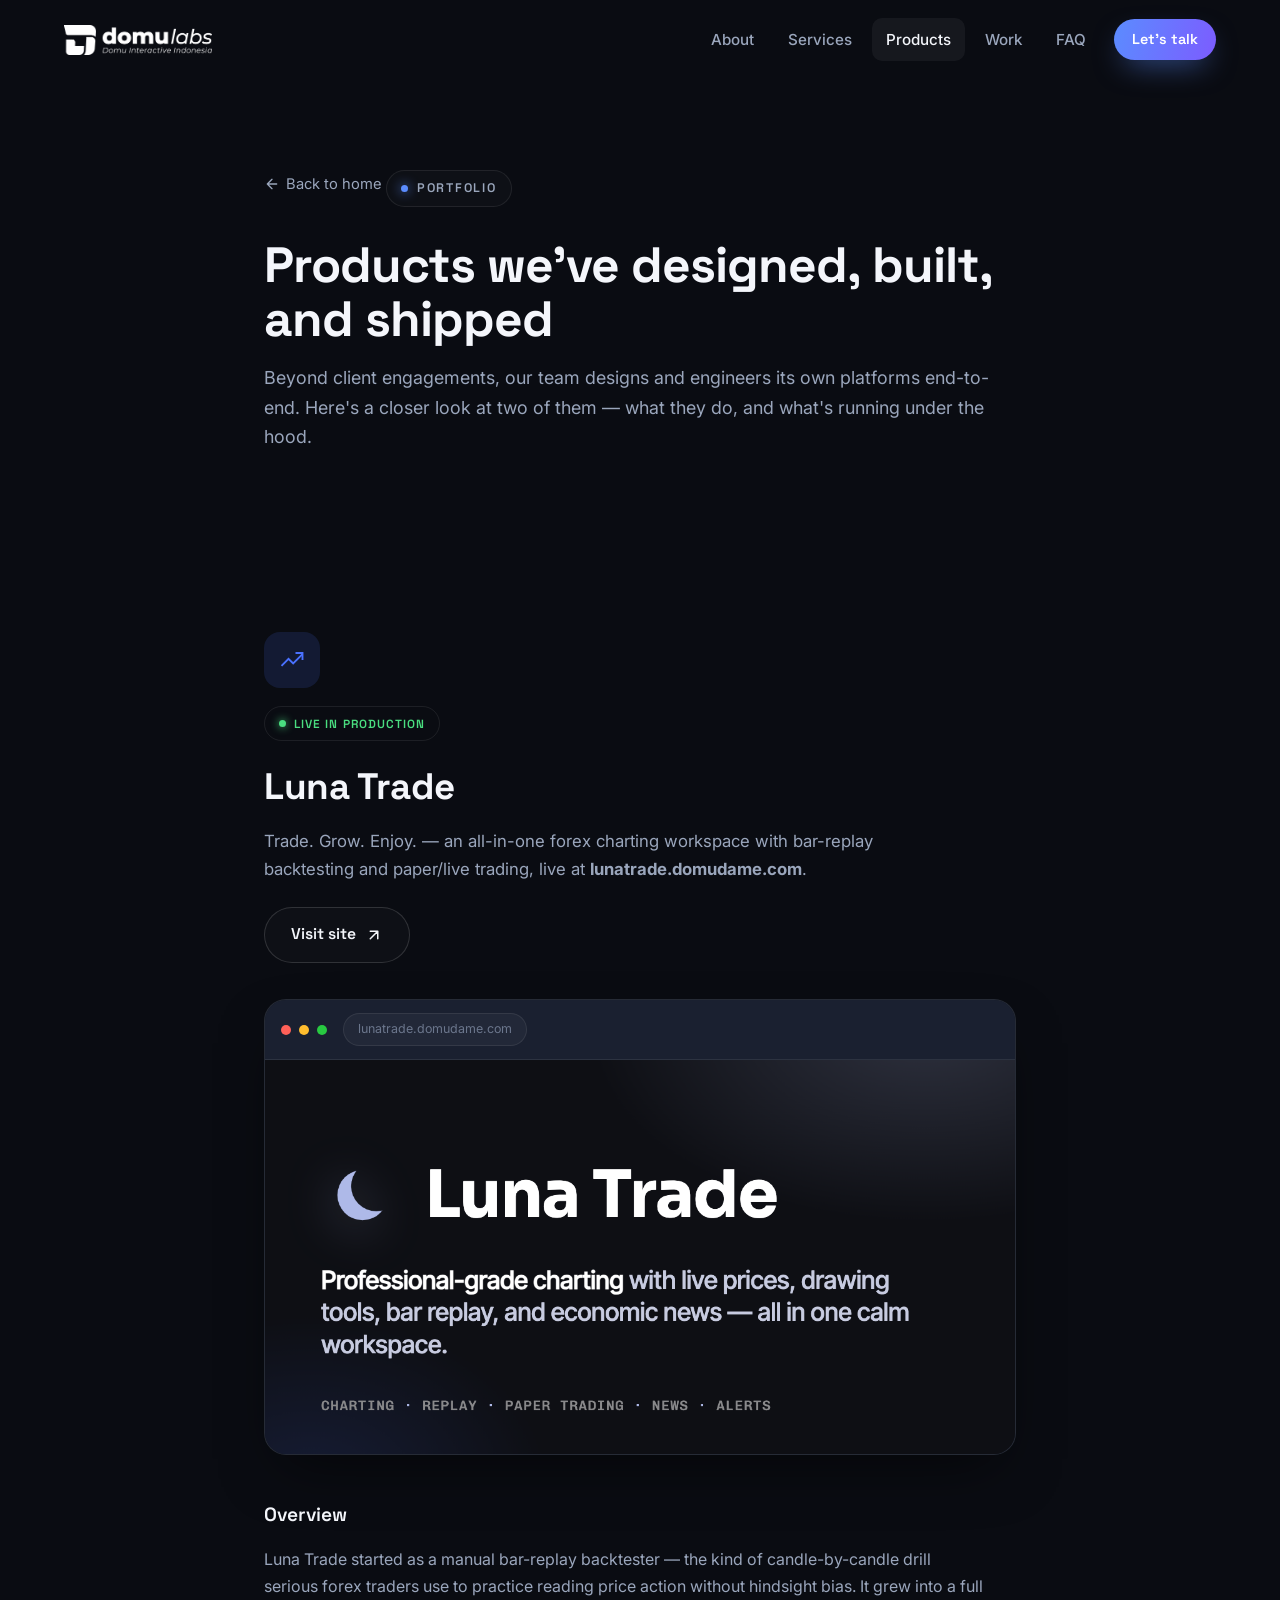
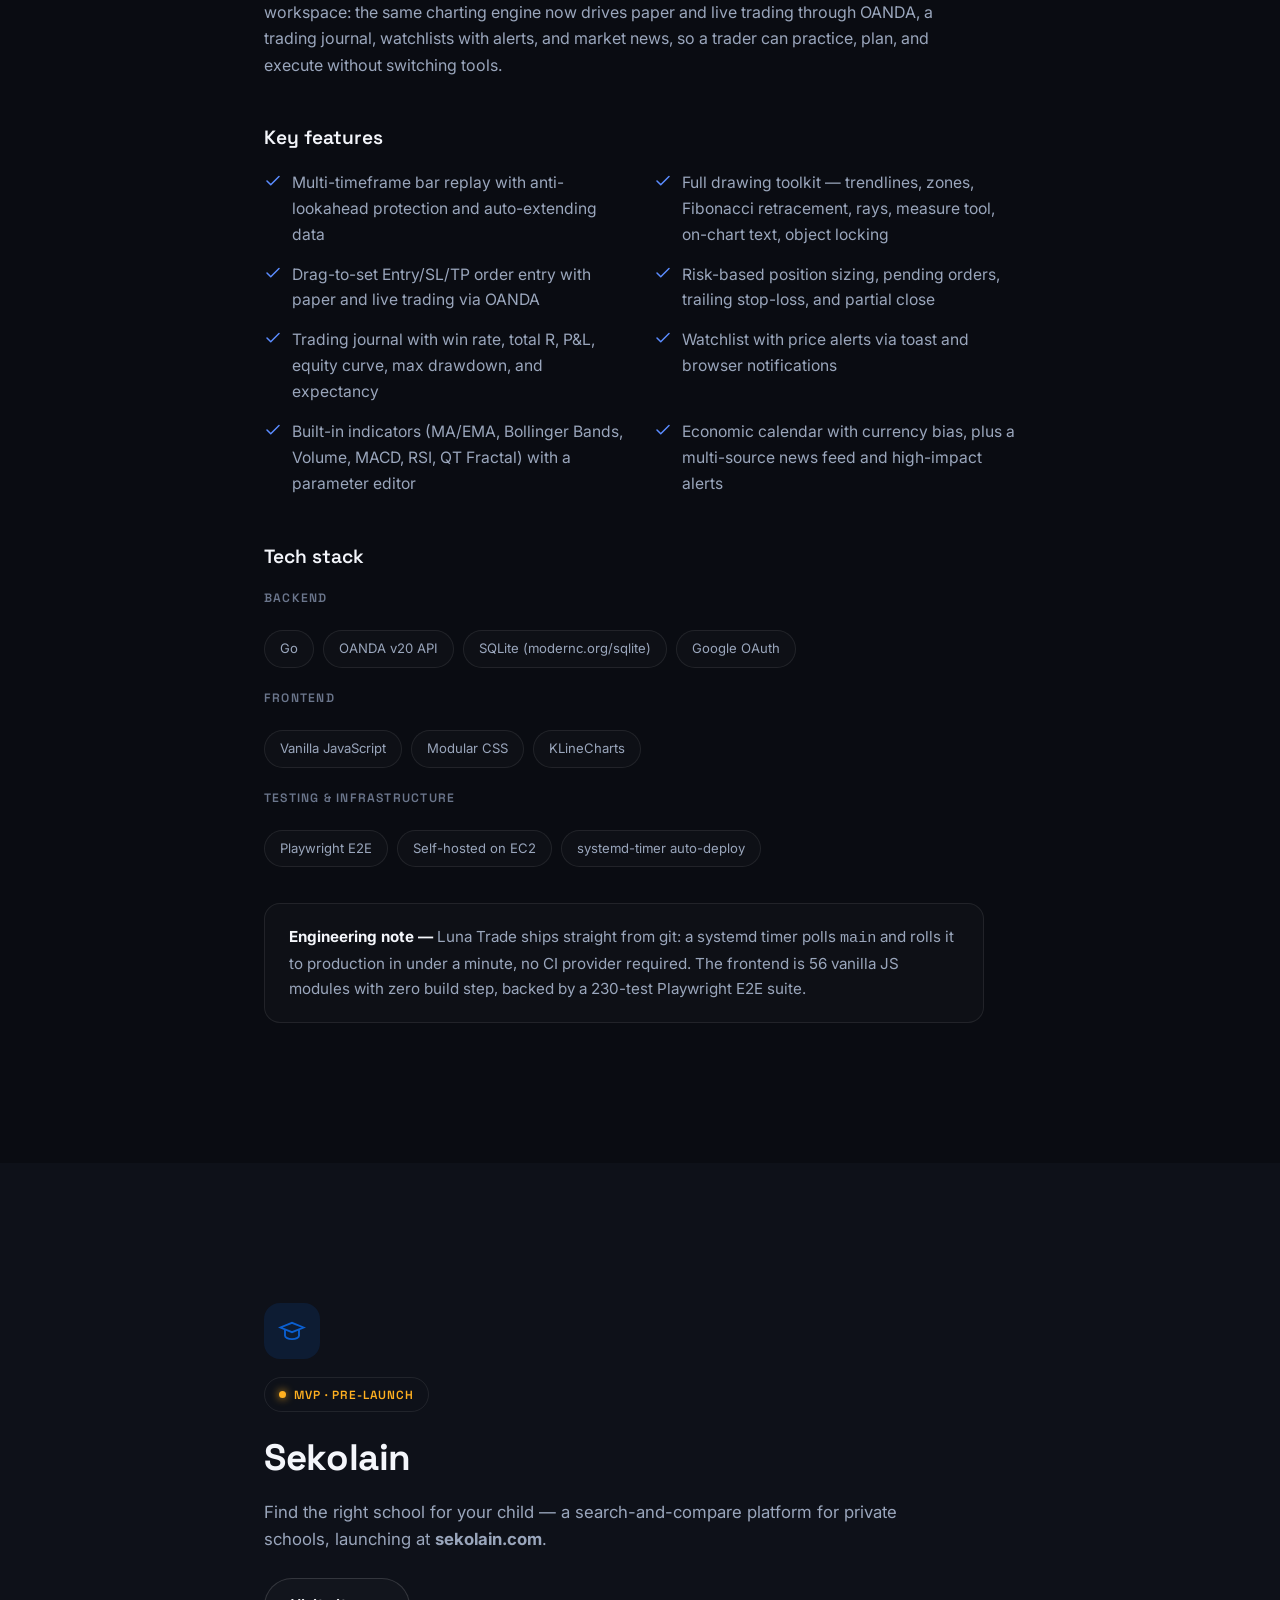
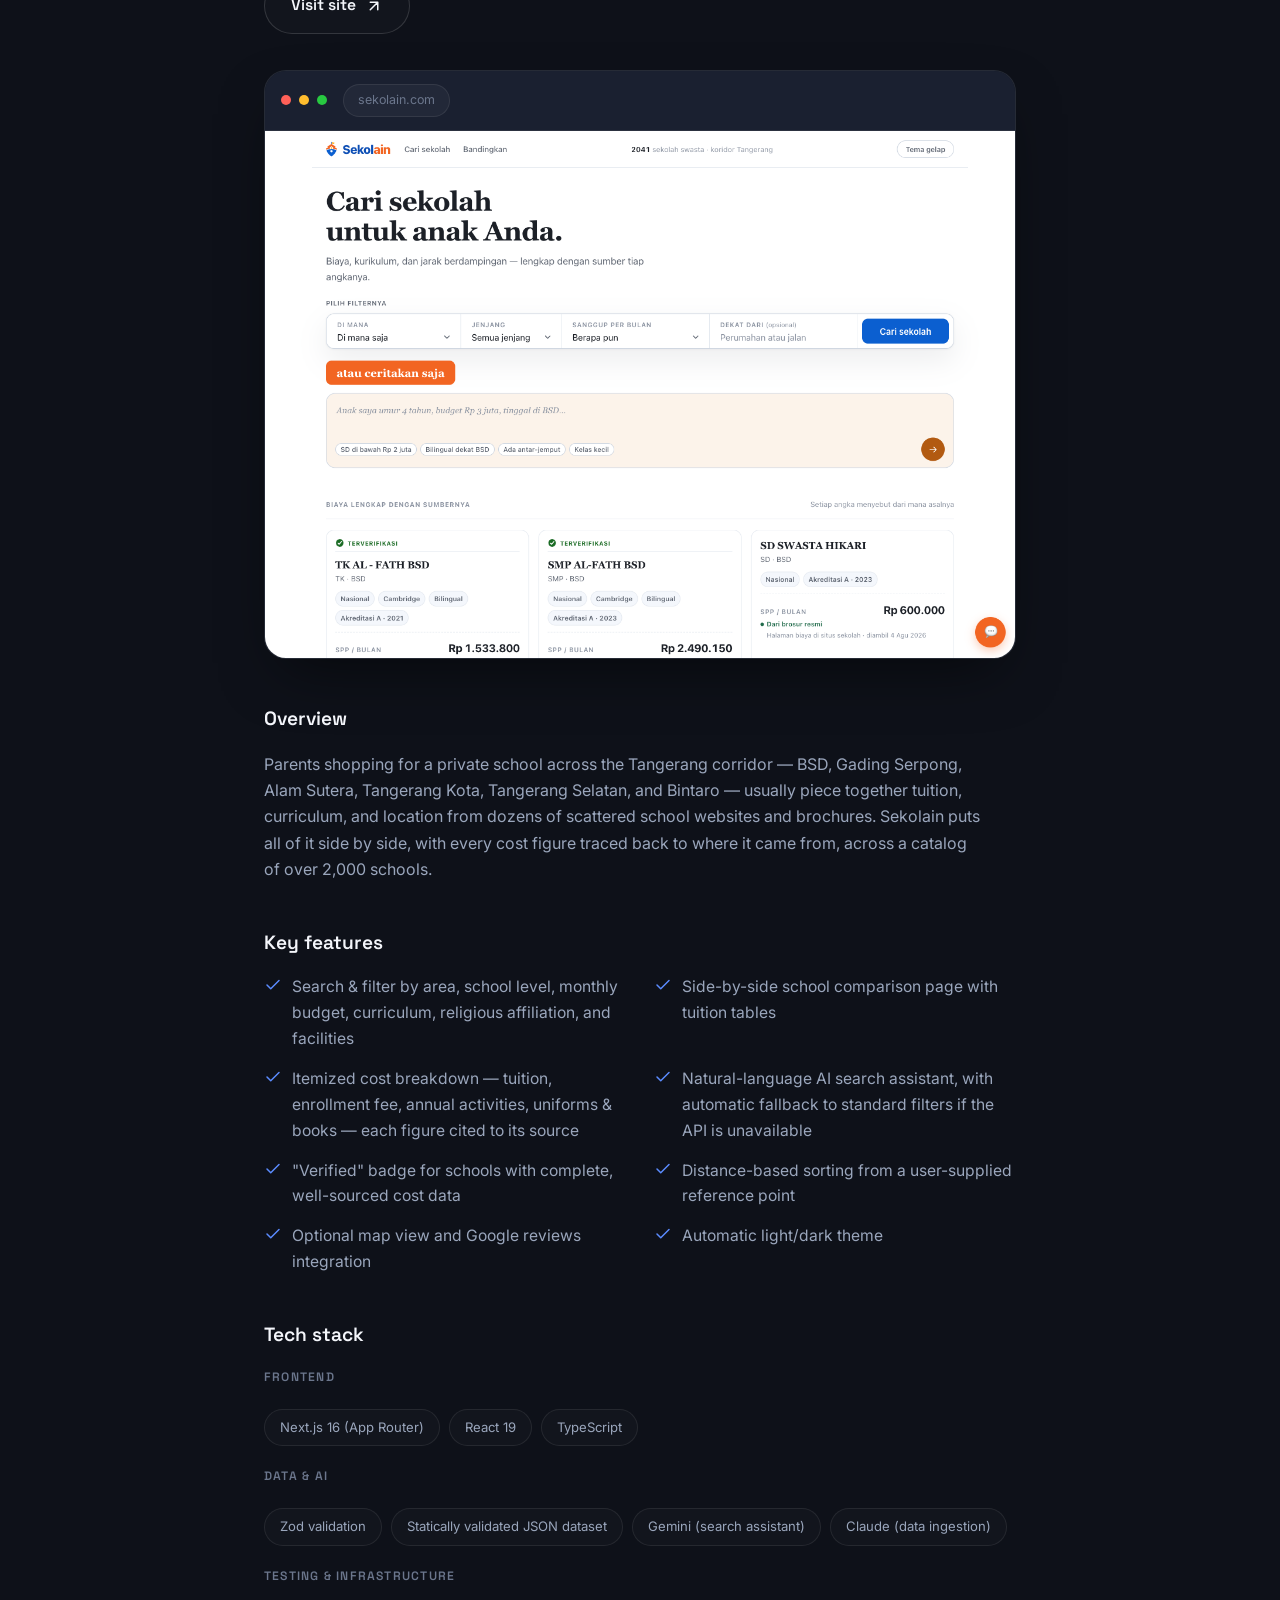
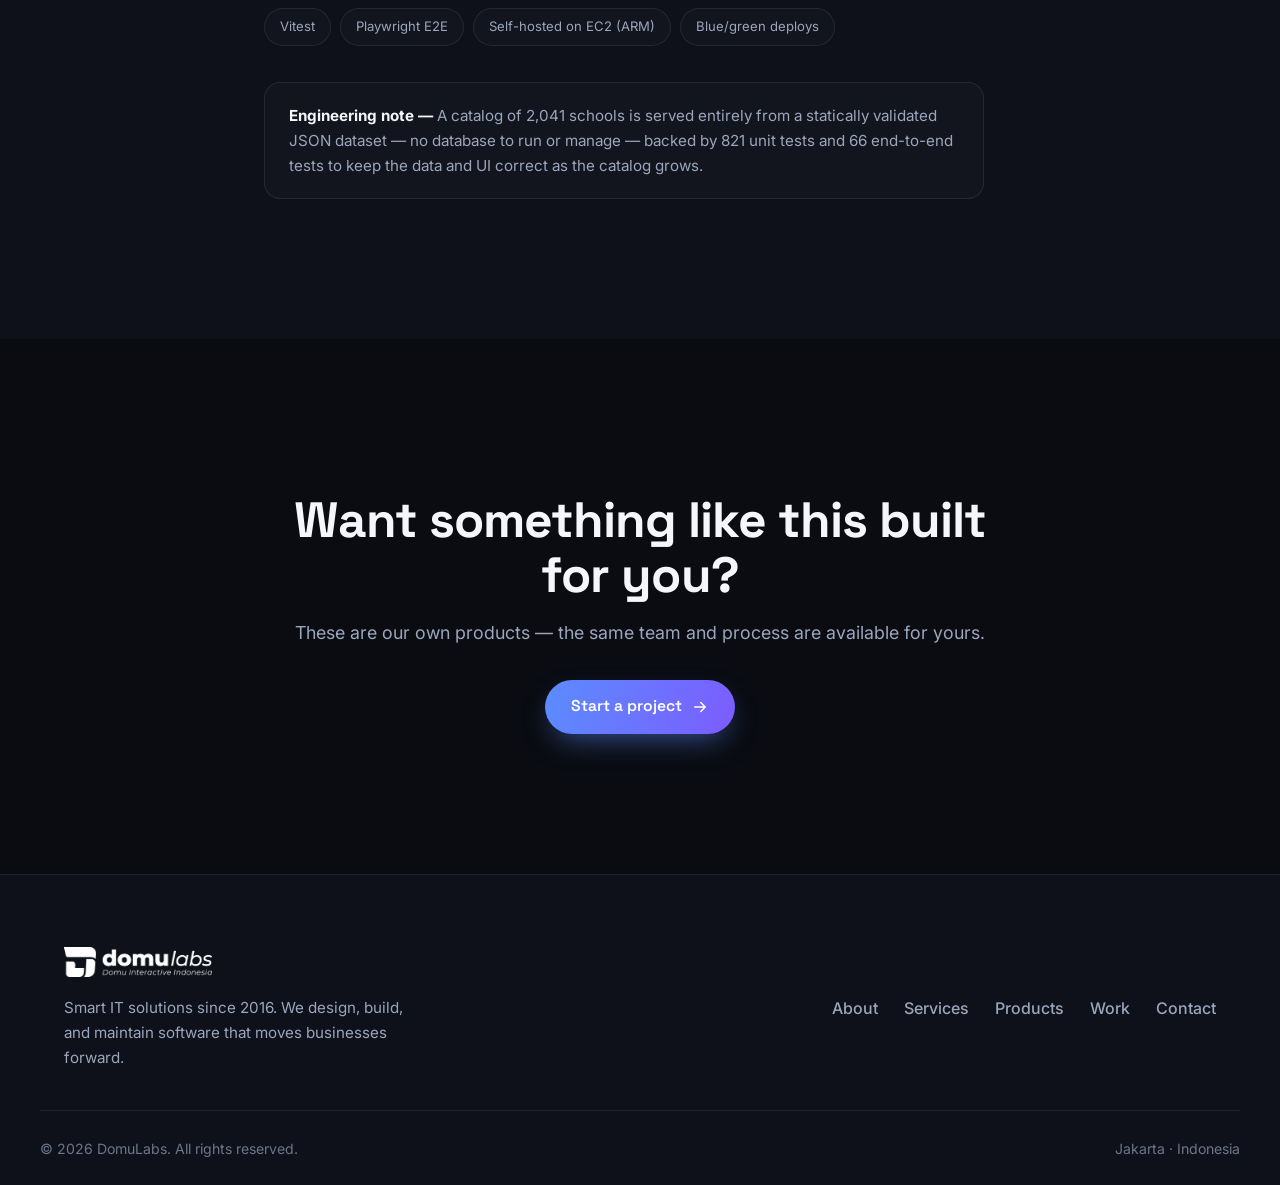
==== products.html @ 1de6257b "Add Products section and case-study page, alternate work grid Introduce a "Products & Platforms" sec" ====
<!DOCTYPE html>
<html lang="en">

<head>
	<meta charset="utf-8">
	<meta name="viewport" content="width=device-width, initial-scale=1">
	<meta name="description"
		content="A closer look at Luna Trade and Sekolain — two in-house products designed and built by DomuLabs, with the features and tech stack behind each.">
	<meta name="theme-color" content="#0A0C12">
	<meta name="author" content="DomuLabs">
	<meta name="robots" content="index, follow">
	<link rel="canonical" href="https://domudame.com/products.html">

	<title>Our Products — DomuLabs</title>

	<!-- Open Graph -->
	<meta property="og:type" content="website">
	<meta property="og:site_name" content="DomuLabs">
	<meta property="og:url" content="https://domudame.com/products.html">
	<meta property="og:title" content="Our Products — DomuLabs">
	<meta property="og:description"
		content="A closer look at Luna Trade and Sekolain — two in-house products designed and built by DomuLabs, with the features and tech stack behind each.">
	<meta property="og:image" content="https://domudame.com/img/og-image.png">
	<meta property="og:image:width" content="1200">
	<meta property="og:image:height" content="630">
	<meta property="og:locale" content="en_US">

	<!-- Twitter Card -->
	<meta name="twitter:card" content="summary_large_image">
	<meta name="twitter:title" content="Our Products — DomuLabs">
	<meta name="twitter:description"
		content="A closer look at Luna Trade and Sekolain — two in-house products designed and built by DomuLabs.">
	<meta name="twitter:image" content="https://domudame.com/img/og-image.png">

	<!-- Favicon -->
	<link rel="icon" href="favicon.ico" sizes="any">
	<link rel="icon" type="image/png" sizes="32x32" href="img/favicon/favicon-32x32.png">
	<link rel="icon" type="image/png" sizes="16x16" href="img/favicon/favicon-16x16.png">
	<link rel="apple-touch-icon" sizes="180x180" href="img/favicon/apple-touch-icon.png">
	<link rel="manifest" href="site.webmanifest">

	<!-- Fonts -->
	<link rel="preconnect" href="https://fonts.googleapis.com">
	<link rel="preconnect" href="https://fonts.gstatic.com" crossorigin>
	<link
		href="https://fonts.googleapis.com/css2?family=Inter:wght@400;500;600&family=Space+Grotesk:wght@500;600;700&display=swap"
		rel="stylesheet">

	<!-- Styles -->
	<link rel="stylesheet" href="css/modern.css">
</head>

<body>
	<!-- Skip link -->
	<a href="#main" class="skip-link">Skip to content</a>

	<!-- ============ NAV ============ -->
	<header class="nav" id="nav">
		<div class="container nav__inner">
			<a href="index.html#hero" class="nav__brand" aria-label="DomuLabs home">
				<img src="img/domulabs-logo-white.png" alt="DomuLabs" class="nav__logo">
			</a>

			<nav class="nav__links" id="navLinks" aria-label="Primary">
				<a href="index.html#about">About</a>
				<a href="index.html#services">Services</a>
				<a href="products.html" class="is-active">Products</a>
				<a href="index.html#work">Work</a>
				<a href="index.html#faq">FAQ</a>
				<a href="index.html#contact" class="btn btn--sm btn--primary nav__cta">Let's talk</a>
			</nav>

			<button class="nav__toggle" id="navToggle" aria-label="Toggle menu" aria-expanded="false"
				aria-controls="navLinks">
				<span></span><span></span><span></span>
			</button>
		</div>
	</header>

	<main id="main">
		<!-- ============ PAGE HERO ============ -->
		<section class="page-hero">
			<div class="container container--narrow">
				<a href="index.html#products" class="back-link reveal">
					<svg viewBox="0 0 24 24" fill="none" stroke="currentColor" stroke-width="2" stroke-linecap="round" stroke-linejoin="round"><path d="M19 12H5M12 19l-7-7 7-7" /></svg>
					Back to home
				</a>
				<span class="eyebrow reveal"><span class="eyebrow__dot"></span> Portfolio</span>
				<h1 class="section__title reveal" data-reveal-delay="1" style="text-align:left; margin-top:16px;">
					Products we've designed, built, and shipped
				</h1>
				<p class="section__sub reveal" data-reveal-delay="2" style="text-align:left; margin-left:0;">
					Beyond client engagements, our team designs and engineers its own platforms end-to-end. Here's a
					closer look at two of them — what they do, and what's running under the hood.
				</p>
			</div>
		</section>

		<!-- ============ LUNA TRADE CASE STUDY ============ -->
		<section class="section" id="luna-trade">
			<div class="container container--narrow">
				<div class="case-header reveal">
					<div>
						<div class="case-header__icon" style="background:rgba(74,113,255,.14); color:#4A71FF;">
							<svg viewBox="0 0 24 24" fill="none" stroke="currentColor" stroke-width="1.6"><path d="M3 17 9 11l4 4 8-8" /><path d="M15 6h6v6" /></svg>
						</div>
						<span class="status-pill status-pill--live"><span class="status-pill__dot"></span> Live in production</span>
						<div class="case-header__title">
							<h2>Luna Trade</h2>
							<p>Trade. Grow. Enjoy. — an all-in-one forex charting workspace with bar-replay
								backtesting and paper/live trading, live at <strong>lunatrade.domudame.com</strong>.</p>
						</div>
					</div>
					<a href="https://lunatrade.domudame.com" target="_blank" rel="noopener" class="btn btn--ghost case-header__cta">
						Visit site
						<svg viewBox="0 0 24 24" width="18" height="18" fill="none" stroke="currentColor" stroke-width="2" stroke-linecap="round" stroke-linejoin="round"><path d="M7 17 17 7M7 7h10v10" /></svg>
					</a>
				</div>

				<div class="browser-frame case-shot reveal" data-reveal-delay="1">
					<div class="browser-frame__bar">
						<span class="browser-frame__dot"></span><span class="browser-frame__dot"></span><span class="browser-frame__dot"></span>
						<span class="browser-frame__url">lunatrade.domudame.com</span>
					</div>
					<img src="img/products/luna-trade-preview.png" alt="Luna Trade — forex charting, replay and paper trading workspace" loading="lazy">
				</div>

				<div class="case-body reveal" data-reveal-delay="2">
					<h3>Overview</h3>
					<p>Luna Trade started as a manual bar-replay backtester — the kind of candle-by-candle drill
						serious forex traders use to practice reading price action without hindsight bias. It grew
						into a full workspace: the same charting engine now drives paper and live trading through
						OANDA, a trading journal, watchlists with alerts, and market news, so a trader can practice,
						plan, and execute without switching tools.</p>

					<h3>Key features</h3>
					<ul class="feature-grid">
						<li><svg viewBox="0 0 24 24" fill="none" stroke="currentColor" stroke-width="2" stroke-linecap="round" stroke-linejoin="round"><path d="M20 6 9 17l-5-5" /></svg> Multi-timeframe bar replay with anti-lookahead protection and auto-extending data</li>
						<li><svg viewBox="0 0 24 24" fill="none" stroke="currentColor" stroke-width="2" stroke-linecap="round" stroke-linejoin="round"><path d="M20 6 9 17l-5-5" /></svg> Full drawing toolkit — trendlines, zones, Fibonacci retracement, rays, measure tool, on-chart text, object locking</li>
						<li><svg viewBox="0 0 24 24" fill="none" stroke="currentColor" stroke-width="2" stroke-linecap="round" stroke-linejoin="round"><path d="M20 6 9 17l-5-5" /></svg> Drag-to-set Entry/SL/TP order entry with paper and live trading via OANDA</li>
						<li><svg viewBox="0 0 24 24" fill="none" stroke="currentColor" stroke-width="2" stroke-linecap="round" stroke-linejoin="round"><path d="M20 6 9 17l-5-5" /></svg> Risk-based position sizing, pending orders, trailing stop-loss, and partial close</li>
						<li><svg viewBox="0 0 24 24" fill="none" stroke="currentColor" stroke-width="2" stroke-linecap="round" stroke-linejoin="round"><path d="M20 6 9 17l-5-5" /></svg> Trading journal with win rate, total R, P&amp;L, equity curve, max drawdown, and expectancy</li>
						<li><svg viewBox="0 0 24 24" fill="none" stroke="currentColor" stroke-width="2" stroke-linecap="round" stroke-linejoin="round"><path d="M20 6 9 17l-5-5" /></svg> Watchlist with price alerts via toast and browser notifications</li>
						<li><svg viewBox="0 0 24 24" fill="none" stroke="currentColor" stroke-width="2" stroke-linecap="round" stroke-linejoin="round"><path d="M20 6 9 17l-5-5" /></svg> Built-in indicators (MA/EMA, Bollinger Bands, Volume, MACD, RSI, QT Fractal) with a parameter editor</li>
						<li><svg viewBox="0 0 24 24" fill="none" stroke="currentColor" stroke-width="2" stroke-linecap="round" stroke-linejoin="round"><path d="M20 6 9 17l-5-5" /></svg> Economic calendar with currency bias, plus a multi-source news feed and high-impact alerts</li>
					</ul>

					<h3>Tech stack</h3>
					<div class="stack-group">
						<span class="stack-group__label">Backend</span>
						<div class="product-tags"><span>Go</span><span>OANDA v20 API</span><span>SQLite (modernc.org/sqlite)</span><span>Google OAuth</span></div>
					</div>
					<div class="stack-group">
						<span class="stack-group__label">Frontend</span>
						<div class="product-tags"><span>Vanilla JavaScript</span><span>Modular CSS</span><span>KLineCharts</span></div>
					</div>
					<div class="stack-group">
						<span class="stack-group__label">Testing &amp; infrastructure</span>
						<div class="product-tags"><span>Playwright E2E</span><span>Self-hosted on EC2</span><span>systemd-timer auto-deploy</span></div>
					</div>

					<p class="callout"><strong>Engineering note —</strong> Luna Trade ships straight from git: a
						systemd timer polls <code>main</code> and rolls it to production in under a minute, no CI
						provider required. The frontend is 56 vanilla JS modules with zero build step, backed by a
						230-test Playwright E2E suite.</p>
				</div>
			</div>
		</section>

		<!-- ============ SEKOLAIN CASE STUDY ============ -->
		<section class="section section--alt" id="sekolain">
			<div class="container container--narrow">
				<div class="case-header reveal">
					<div>
						<div class="case-header__icon" style="background:rgba(11,95,208,.14); color:#0B5FD0;">
							<svg viewBox="0 0 24 24" fill="none" stroke="currentColor" stroke-width="1.6"><path d="M22 9 12 5 2 9l10 4 10-4Z" /><path d="M6 11v5c0 1.7 2.7 3 6 3s6-1.3 6-3v-5" /></svg>
						</div>
						<span class="status-pill status-pill--mvp"><span class="status-pill__dot"></span> MVP · Pre-launch</span>
						<div class="case-header__title">
							<h2>Sekolain</h2>
							<p>Find the right school for your child — a search-and-compare platform for private
								schools, launching at <strong>sekolain.com</strong>.</p>
						</div>
					</div>
					<a href="https://sekolain.com" target="_blank" rel="noopener" class="btn btn--ghost case-header__cta">
						Visit site
						<svg viewBox="0 0 24 24" width="18" height="18" fill="none" stroke="currentColor" stroke-width="2" stroke-linecap="round" stroke-linejoin="round"><path d="M7 17 17 7M7 7h10v10" /></svg>
					</a>
				</div>

				<div class="browser-frame case-shot reveal" data-reveal-delay="1">
					<div class="browser-frame__bar">
						<span class="browser-frame__dot"></span><span class="browser-frame__dot"></span><span class="browser-frame__dot"></span>
						<span class="browser-frame__url">sekolain.com</span>
					</div>
					<img src="img/products/sekolain-preview.png" alt="Sekolain — school search and comparison platform for parents" loading="lazy">
				</div>

				<div class="case-body reveal" data-reveal-delay="2">
					<h3>Overview</h3>
					<p>Parents shopping for a private school across the Tangerang corridor — BSD, Gading Serpong,
						Alam Sutera, Tangerang Kota, Tangerang Selatan, and Bintaro — usually piece together tuition,
						curriculum, and location from dozens of scattered school websites and brochures. Sekolain
						puts all of it side by side, with every cost figure traced back to where it came from,
						across a catalog of over 2,000 schools.</p>

					<h3>Key features</h3>
					<ul class="feature-grid">
						<li><svg viewBox="0 0 24 24" fill="none" stroke="currentColor" stroke-width="2" stroke-linecap="round" stroke-linejoin="round"><path d="M20 6 9 17l-5-5" /></svg> Search &amp; filter by area, school level, monthly budget, curriculum, religious affiliation, and facilities</li>
						<li><svg viewBox="0 0 24 24" fill="none" stroke="currentColor" stroke-width="2" stroke-linecap="round" stroke-linejoin="round"><path d="M20 6 9 17l-5-5" /></svg> Side-by-side school comparison page with tuition tables</li>
						<li><svg viewBox="0 0 24 24" fill="none" stroke="currentColor" stroke-width="2" stroke-linecap="round" stroke-linejoin="round"><path d="M20 6 9 17l-5-5" /></svg> Itemized cost breakdown — tuition, enrollment fee, annual activities, uniforms &amp; books — each figure cited to its source</li>
						<li><svg viewBox="0 0 24 24" fill="none" stroke="currentColor" stroke-width="2" stroke-linecap="round" stroke-linejoin="round"><path d="M20 6 9 17l-5-5" /></svg> Natural-language AI search assistant, with automatic fallback to standard filters if the API is unavailable</li>
						<li><svg viewBox="0 0 24 24" fill="none" stroke="currentColor" stroke-width="2" stroke-linecap="round" stroke-linejoin="round"><path d="M20 6 9 17l-5-5" /></svg> "Verified" badge for schools with complete, well-sourced cost data</li>
						<li><svg viewBox="0 0 24 24" fill="none" stroke="currentColor" stroke-width="2" stroke-linecap="round" stroke-linejoin="round"><path d="M20 6 9 17l-5-5" /></svg> Distance-based sorting from a user-supplied reference point</li>
						<li><svg viewBox="0 0 24 24" fill="none" stroke="currentColor" stroke-width="2" stroke-linecap="round" stroke-linejoin="round"><path d="M20 6 9 17l-5-5" /></svg> Optional map view and Google reviews integration</li>
						<li><svg viewBox="0 0 24 24" fill="none" stroke="currentColor" stroke-width="2" stroke-linecap="round" stroke-linejoin="round"><path d="M20 6 9 17l-5-5" /></svg> Automatic light/dark theme</li>
					</ul>

					<h3>Tech stack</h3>
					<div class="stack-group">
						<span class="stack-group__label">Frontend</span>
						<div class="product-tags"><span>Next.js 16 (App Router)</span><span>React 19</span><span>TypeScript</span></div>
					</div>
					<div class="stack-group">
						<span class="stack-group__label">Data &amp; AI</span>
						<div class="product-tags"><span>Zod validation</span><span>Statically validated JSON dataset</span><span>Gemini (search assistant)</span><span>Claude (data ingestion)</span></div>
					</div>
					<div class="stack-group">
						<span class="stack-group__label">Testing &amp; infrastructure</span>
						<div class="product-tags"><span>Vitest</span><span>Playwright E2E</span><span>Self-hosted on EC2 (ARM)</span><span>Blue/green deploys</span></div>
					</div>

					<p class="callout"><strong>Engineering note —</strong> A catalog of 2,041 schools is served
						entirely from a statically validated JSON dataset — no database to run or manage — backed by
						821 unit tests and 66 end-to-end tests to keep the data and UI correct as the catalog grows.</p>
				</div>
			</div>
		</section>

		<!-- ============ CTA ============ -->
		<section class="section">
			<div class="container container--narrow" style="text-align:center;">
				<h2 class="section__title reveal">Want something like this built for you?</h2>
				<p class="section__sub reveal" data-reveal-delay="1">These are our own products — the same team and
					process are available for yours.</p>
				<div class="hero__actions reveal" data-reveal-delay="2" style="margin-top:32px;">
					<a href="index.html#contact" class="btn btn--primary">
						Start a project
						<svg viewBox="0 0 24 24" width="18" height="18" fill="none" stroke="currentColor" stroke-width="2"
							stroke-linecap="round" stroke-linejoin="round"><path d="M5 12h14M13 6l6 6-6 6" /></svg>
					</a>
				</div>
			</div>
		</section>
	</main>

	<!-- ============ FOOTER ============ -->
	<footer class="footer">
		<div class="container footer__inner">
			<div class="footer__brand">
				<img src="img/domulabs-logo-white.png" alt="DomuLabs" class="footer__logo">
				<p>Smart IT solutions since 2016. We design, build, and maintain software that moves businesses
					forward.</p>
			</div>
			<nav class="footer__nav" aria-label="Footer">
				<a href="index.html#about">About</a>
				<a href="index.html#services">Services</a>
				<a href="products.html">Products</a>
				<a href="index.html#work">Work</a>
				<a href="index.html#contact">Contact</a>
			</nav>
		</div>
		<div class="container footer__bottom">
			<p>© <span id="year">2026</span> DomuLabs. All rights reserved.</p>
			<p>Jakarta · Indonesia</p>
		</div>
	</footer>

	<!-- Back to top -->
	<button id="backToTop" class="back-to-top" aria-label="Back to top">
		<svg viewBox="0 0 24 24" fill="none" stroke="currentColor" stroke-width="2" stroke-linecap="round" stroke-linejoin="round"><path d="M12 19V5M5 12l7-7 7 7" /></svg>
	</button>

	<script src="js/modern.js"></script>
</body>

</html>
---- css/modern.css ----
/* ============================================================
   DomuLabs — Modern (Dark Premium Tech)
   Vanilla CSS · no framework
   ============================================================ */

/* ---------- Tokens ---------- */
:root {
	--bg: #0A0C12;
	--bg-elev: #0E1119;
	--surface: #141925;
	--surface-2: #1A2030;
	--border: rgba(255, 255, 255, .08);
	--border-strong: rgba(255, 255, 255, .14);

	--brand: #5B8CFF;
	--brand-2: #7C5CFF;
	--brand-3: #38BDF8;
	--brand-soft: rgba(91, 140, 255, .14);

	--grad: linear-gradient(105deg, #5B8CFF 0%, #7C5CFF 50%, #38BDF8 100%);

	--text: #F4F6FB;
	--text-muted: #9AA6BC;
	--text-dim: #6B768C;

	--radius: 16px;
	--radius-lg: 22px;
	--radius-pill: 999px;

	--shadow: 0 24px 60px -20px rgba(0, 0, 0, .6);
	--glow: 0 0 0 1px var(--border), 0 20px 50px -24px rgba(91, 140, 255, .5);

	--maxw: 1200px;
	--ease: cubic-bezier(.22, .61, .36, 1);

	--font-sans: "Inter", system-ui, -apple-system, "Segoe UI", Roboto, sans-serif;
	--font-display: "Space Grotesk", var(--font-sans);
}

/* ---------- Reset ---------- */
*, *::before, *::after { box-sizing: border-box; }
* { margin: 0; }

html { scroll-behavior: smooth; -webkit-text-size-adjust: 100%; }

body {
	font-family: var(--font-sans);
	background: var(--bg);
	color: var(--text);
	line-height: 1.65;
	font-size: 16px;
	-webkit-font-smoothing: antialiased;
	overflow-x: hidden;
}

img { max-width: 100%; display: block; }
a { color: inherit; text-decoration: none; }
button { font: inherit; cursor: pointer; border: 0; background: none; color: inherit; }
svg { display: block; }
ul { list-style: none; padding: 0; }

::selection { background: var(--brand); color: #fff; }

:focus-visible { outline: 2px solid var(--brand); outline-offset: 3px; border-radius: 6px; }

.skip-link {
	position: absolute; left: 12px; top: -60px; z-index: 200;
	background: var(--brand); color: #fff; padding: 10px 16px; border-radius: 10px;
	transition: top .2s;
}
.skip-link:focus { top: 12px; }

/* ---------- Layout ---------- */
.container { width: 100%; max-width: var(--maxw); margin-inline: auto; padding-inline: 24px; }
.container--narrow { max-width: 800px; }

.section { padding: clamp(72px, 11vw, 140px) 0; position: relative; }
.section--alt { background: var(--bg-elev); }

.section__head { max-width: 720px; margin: 0 auto clamp(40px, 6vw, 72px); text-align: center; }
.section__title {
	font-family: var(--font-display);
	font-weight: 700;
	font-size: clamp(1.9rem, 4.2vw, 3.1rem);
	line-height: 1.1; letter-spacing: -.02em;
	margin-top: 14px;
}
.section__sub { color: var(--text-muted); font-size: clamp(1rem, 1.6vw, 1.12rem); margin-top: 16px; }

/* ---------- Eyebrow ---------- */
.eyebrow {
	display: inline-flex; align-items: center; gap: 9px; flex-wrap: wrap; justify-content: center;
	font-family: var(--font-display); font-weight: 600;
	font-size: .78rem; letter-spacing: .14em; text-transform: uppercase;
	color: var(--text-muted); max-width: 100%; text-align: center;
	padding: 7px 14px; border: 1px solid var(--border); border-radius: var(--radius-pill);
	background: rgba(255, 255, 255, .02);
}
.eyebrow__dot {
	width: 7px; height: 7px; border-radius: 50%;
	background: var(--brand); box-shadow: 0 0 12px var(--brand);
}

.grad {
	background: var(--grad); -webkit-background-clip: text; background-clip: text;
	-webkit-text-fill-color: transparent; color: transparent;
}

/* ---------- Buttons ---------- */
.btn {
	display: inline-flex; align-items: center; justify-content: center; gap: 9px;
	font-family: var(--font-display); font-weight: 600; font-size: .98rem;
	padding: 14px 26px; border-radius: var(--radius-pill);
	transition: transform .2s var(--ease), box-shadow .25s var(--ease), background .25s, border-color .25s;
	white-space: nowrap;
}
.btn--sm { padding: 9px 18px; font-size: .9rem; }
.btn--block { width: 100%; }
.btn--primary {
	background: var(--grad); color: #fff;
	box-shadow: 0 12px 30px -10px rgba(91, 140, 255, .6);
	background-size: 160% 160%;
}
.btn--primary:hover { transform: translateY(-2px); box-shadow: 0 18px 40px -10px rgba(91, 140, 255, .7); }
.btn--ghost { border: 1px solid var(--border-strong); color: var(--text); background: rgba(255, 255, 255, .02); }
.btn--ghost:hover { border-color: var(--brand); background: var(--brand-soft); transform: translateY(-2px); }

/* ---------- Nav ---------- */
.nav {
	position: fixed; inset: 0 0 auto 0; z-index: 100;
	transition: background .3s, border-color .3s, backdrop-filter .3s, padding .3s;
	border-bottom: 1px solid transparent;
}
.nav__inner { display: flex; align-items: center; justify-content: space-between; padding-block: 18px; }
.nav.is-scrolled {
	background: rgba(10, 12, 18, .72);
	backdrop-filter: saturate(160%) blur(14px);
	-webkit-backdrop-filter: saturate(160%) blur(14px);
	border-bottom-color: var(--border);
}
.nav.is-scrolled .nav__inner { padding-block: 12px; }
.nav__logo { height: 30px; width: auto; }
.nav__links { display: flex; align-items: center; gap: 6px; }
.nav__links > a:not(.btn) {
	padding: 9px 14px; border-radius: 10px; color: var(--text-muted);
	font-weight: 500; font-size: .95rem; transition: color .2s, background .2s;
}
.nav__links > a:not(.btn):hover { color: var(--text); }
.nav__links > a.is-active { color: var(--text); background: rgba(255, 255, 255, .05); }
.nav__cta { margin-left: 8px; }

.nav__toggle { display: none; width: 44px; height: 44px; flex-direction: column; gap: 5px; align-items: center; justify-content: center; border-radius: 12px; }
.nav__toggle span { width: 22px; height: 2px; background: var(--text); border-radius: 2px; transition: transform .3s, opacity .2s; }
.nav.is-open .nav__toggle span:nth-child(1) { transform: translateY(7px) rotate(45deg); }
.nav.is-open .nav__toggle span:nth-child(2) { opacity: 0; }
.nav.is-open .nav__toggle span:nth-child(3) { transform: translateY(-7px) rotate(-45deg); }

/* ---------- Hero ---------- */
.hero {
	position: relative; padding: clamp(140px, 20vh, 200px) 0 clamp(80px, 12vw, 130px);
	overflow: hidden; text-align: center;
}
.hero__inner { position: relative; z-index: 2; display: flex; flex-direction: column; align-items: center; }
.hero__glow {
	position: absolute; z-index: 0; top: -20%; left: 50%; transform: translateX(-50%);
	width: min(1100px, 130%); height: 700px;
	background:
		radial-gradient(closest-side, rgba(124, 92, 255, .35), transparent 70%),
		radial-gradient(closest-side, rgba(56, 189, 248, .22), transparent 70%);
	background-position: 30% 30%, 75% 50%;
	background-repeat: no-repeat;
	filter: blur(20px);
	animation: float-glow 14s ease-in-out infinite alternate;
}
@keyframes float-glow {
	from { transform: translateX(-52%) translateY(0) scale(1); }
	to { transform: translateX(-48%) translateY(30px) scale(1.08); }
}
.hero__grid {
	position: absolute; inset: 0; z-index: 0;
	background-image:
		linear-gradient(to right, rgba(255, 255, 255, .035) 1px, transparent 1px),
		linear-gradient(to bottom, rgba(255, 255, 255, .035) 1px, transparent 1px);
	background-size: 56px 56px;
	-webkit-mask-image: radial-gradient(ellipse 75% 60% at 50% 35%, #000 40%, transparent 100%);
	mask-image: radial-gradient(ellipse 75% 60% at 50% 35%, #000 40%, transparent 100%);
}
.hero__title {
	font-family: var(--font-display); font-weight: 700;
	font-size: clamp(2.1rem, 6.4vw, 5rem); line-height: 1.04; letter-spacing: -.03em;
	max-width: min(16ch, 100%); margin-top: 26px; overflow-wrap: break-word;
}
.hero__lead { color: var(--text-muted); font-size: clamp(1.05rem, 2vw, 1.3rem); max-width: min(60ch, 100%); margin-top: 24px; }
.hero__actions { display: flex; gap: 14px; flex-wrap: wrap; justify-content: center; margin-top: 38px; }
.hero__chips { display: flex; gap: 14px; flex-wrap: wrap; justify-content: center; margin-top: 56px; }
.chip {
	display: flex; flex-direction: column; align-items: center;
	padding: 18px 28px; border: 1px solid var(--border); border-radius: var(--radius);
	background: rgba(255, 255, 255, .02); min-width: 140px;
}
.chip strong { font-family: var(--font-display); font-size: 1.9rem; font-weight: 700; }
.chip span { color: var(--text-muted); font-size: .85rem; margin-top: 2px; }

/* ---------- Clients marquee ---------- */
.clients { padding: 40px 0 8px; text-align: center; border-block: 1px solid var(--border); background: var(--bg-elev); }
.clients__label { color: var(--text-dim); font-size: .82rem; letter-spacing: .12em; text-transform: uppercase; margin-bottom: 26px; }
.marquee { overflow: hidden; -webkit-mask-image: linear-gradient(90deg, transparent, #000 12%, #000 88%, transparent); mask-image: linear-gradient(90deg, transparent, #000 12%, #000 88%, transparent); padding-bottom: 32px; }
.marquee__track { display: flex; gap: 56px; width: max-content; animation: marquee 28s linear infinite; }
.marquee__track span { font-family: var(--font-display); font-weight: 600; font-size: 1.4rem; color: var(--text-dim); white-space: nowrap; transition: color .2s; }
.marquee:hover .marquee__track { animation-play-state: paused; }
.marquee__track span:hover { color: var(--text); }
@keyframes marquee { to { transform: translateX(-50%); } }

/* ---------- Grids ---------- */
.grid { display: grid; gap: 22px; }
.grid--3 { grid-template-columns: repeat(3, 1fr); }
.grid--4 { grid-template-columns: repeat(4, 1fr); }

/* ---------- Cards ---------- */
.card {
	position: relative; padding: 32px; border: 1px solid var(--border); border-radius: var(--radius-lg);
	background: linear-gradient(180deg, var(--surface), var(--bg-elev));
	transition: transform .3s var(--ease), border-color .3s, box-shadow .3s;
	overflow: hidden;
}
.card::before {
	content: ""; position: absolute; inset: 0; padding: 1px; border-radius: inherit;
	background: var(--grad); -webkit-mask: linear-gradient(#000 0 0) content-box, linear-gradient(#000 0 0);
	-webkit-mask-composite: xor; mask-composite: exclude; opacity: 0; transition: opacity .3s;
}
.card:hover { transform: translateY(-6px); box-shadow: var(--shadow); }
.card:hover::before { opacity: 1; }
.card__icon {
	width: 52px; height: 52px; display: grid; place-items: center; border-radius: 14px;
	background: var(--brand-soft); color: var(--brand); margin-bottom: 20px;
}
.card__icon svg { width: 26px; height: 26px; }
.card h3 { font-family: var(--font-display); font-weight: 600; font-size: 1.25rem; letter-spacing: -.01em; }
.card p { color: var(--text-muted); margin-top: 10px; font-size: .98rem; }

/* Bento services */
.bento { display: grid; grid-template-columns: repeat(6, 1fr); gap: 22px; }
.card--bento { grid-column: span 2; }

/* ---------- Stats ---------- */
.stats { padding: clamp(50px, 8vw, 90px) 0; background: var(--bg); }
.stats__grid {
	display: grid; grid-template-columns: repeat(4, 1fr); gap: 22px;
	border: 1px solid var(--border); border-radius: var(--radius-lg);
	background: linear-gradient(180deg, var(--surface), var(--bg-elev));
	padding: clamp(28px, 4vw, 48px);
}
.stat { text-align: center; position: relative; }
.stat + .stat::before { content: ""; position: absolute; left: -11px; top: 12%; height: 76%; width: 1px; background: var(--border); }
.stat strong { display: block; font-family: var(--font-display); font-weight: 700; font-size: clamp(2rem, 4.5vw, 3rem); line-height: 1; background: var(--grad); -webkit-background-clip: text; background-clip: text; -webkit-text-fill-color: transparent; }
.stat span { color: var(--text-muted); font-size: .92rem; margin-top: 10px; display: block; }

/* ---------- Product showcase ---------- */
.showcase { display: flex; flex-direction: column; gap: clamp(64px, 9vw, 110px); }
.showcase-item {
	display: grid; grid-template-columns: 1.1fr 1fr; gap: clamp(32px, 6vw, 72px); align-items: center;
}
.showcase-item--reverse .showcase-item__media { order: 2; }
.showcase-item--reverse .showcase-item__content { order: 1; }

.browser-frame {
	border-radius: var(--radius-lg); overflow: hidden; border: 1px solid var(--border);
	background: var(--surface); box-shadow: var(--shadow); transition: transform .4s var(--ease), border-color .3s;
}
.showcase-item:hover .browser-frame { transform: translateY(-6px); border-color: var(--border-strong); }
.browser-frame__bar { display: flex; align-items: center; gap: 8px; padding: 13px 16px; background: var(--surface-2); border-bottom: 1px solid var(--border); }
.browser-frame__dot { width: 10px; height: 10px; border-radius: 50%; }
.browser-frame__dot:nth-child(1) { background: #ff6058; }
.browser-frame__dot:nth-child(2) { background: #ffbd2e; }
.browser-frame__dot:nth-child(3) { background: #28c941; }
.browser-frame__url {
	margin-left: 8px; font-size: .78rem; color: var(--text-dim); background: rgba(255, 255, 255, .04);
	border: 1px solid var(--border); padding: 5px 14px; border-radius: var(--radius-pill);
}
.browser-frame img { display: block; width: 100%; height: auto; }

.showcase-item__icon {
	width: 52px; height: 52px; display: grid; place-items: center; border-radius: 14px; margin-bottom: 20px;
}
.showcase-item__icon svg { width: 26px; height: 26px; }
.showcase-item__badge {
	display: inline-block; font-family: var(--font-display); font-weight: 600; font-size: .76rem;
	letter-spacing: .1em; text-transform: uppercase; margin-bottom: 14px;
}
.showcase-item__content h3 { font-family: var(--font-display); font-weight: 700; font-size: clamp(1.5rem, 2.6vw, 1.9rem); letter-spacing: -.01em; }
.showcase-item__content p { color: var(--text-muted); margin-top: 14px; font-size: 1.02rem; }
.product-tags { display: flex; flex-wrap: wrap; gap: 9px; margin-top: 22px; }
.product-tags span { padding: 7px 15px; border-radius: var(--radius-pill); border: 1px solid var(--border); font-size: .82rem; color: var(--text-muted); background: rgba(255, 255, 255, .02); }
.showcase-item__content .btn { margin-top: 28px; }

/* ---------- Case study (products.html) ---------- */
.page-hero { padding: clamp(120px, 16vw, 170px) 0 40px; }
.back-link { display: inline-flex; align-items: center; gap: 6px; color: var(--text-muted); font-size: .92rem; margin-bottom: 26px; transition: color .2s; }
.back-link:hover { color: var(--text); }
.back-link svg { width: 16px; height: 16px; }

.status-pill {
	display: inline-flex; align-items: center; gap: 8px; font-family: var(--font-display); font-weight: 600;
	font-size: .74rem; letter-spacing: .09em; text-transform: uppercase; padding: 7px 14px;
	border-radius: var(--radius-pill); border: 1px solid var(--border); margin-bottom: 16px;
}
.status-pill__dot { width: 7px; height: 7px; border-radius: 50%; }
.status-pill--live { color: #4ade80; }
.status-pill--live .status-pill__dot { background: #4ade80; box-shadow: 0 0 8px #4ade80; }
.status-pill--mvp { color: #FFB020; }
.status-pill--mvp .status-pill__dot { background: #FFB020; box-shadow: 0 0 8px #FFB020; }

.case-header { display: flex; flex-wrap: wrap; align-items: flex-start; justify-content: space-between; gap: 24px; margin-bottom: 36px; }
.case-header__icon { width: 56px; height: 56px; border-radius: 16px; display: grid; place-items: center; margin-bottom: 18px; }
.case-header__icon svg { width: 28px; height: 28px; }
.case-header__title h2 { font-family: var(--font-display); font-weight: 700; font-size: clamp(1.7rem, 3vw, 2.3rem); letter-spacing: -.01em; }
.case-header__title p { color: var(--text-muted); margin-top: 10px; font-size: 1.05rem; max-width: 60ch; }
.case-header__cta { flex: none; }

.case-shot { margin-bottom: 12px; }

.case-body h3 { font-family: var(--font-display); font-weight: 600; font-size: 1.2rem; margin-top: 44px; margin-bottom: 16px; }
.case-body > p { color: var(--text-muted); max-width: 72ch; }
.feature-grid { display: grid; grid-template-columns: repeat(2, 1fr); gap: 14px 28px; }
.feature-grid li { display: flex; gap: 10px; align-items: flex-start; color: var(--text-muted); font-size: .98rem; }
.feature-grid li svg { width: 18px; height: 18px; flex: none; margin-top: 2px; color: var(--brand); }
.stack-group { margin-bottom: 20px; }
.stack-group__label { display: block; font-size: .76rem; letter-spacing: .1em; text-transform: uppercase; color: var(--text-dim); margin-bottom: 10px; font-weight: 600; font-family: var(--font-display); }
.callout { margin-top: 36px; padding: 20px 24px; border-radius: var(--radius); border: 1px solid var(--border); background: rgba(255, 255, 255, .02); color: var(--text-muted); font-size: .95rem; }
.callout strong { color: var(--text); }

.showcase-item__actions { display: flex; align-items: center; gap: 22px; flex-wrap: wrap; margin-top: 28px; }
.showcase-item__actions .btn { margin-top: 0; }
.case-link { display: inline-flex; align-items: center; gap: 6px; color: var(--text-muted); font-weight: 500; font-size: .95rem; transition: color .2s, gap .2s; }
.case-link:hover { color: var(--text); gap: 9px; }
.case-link svg { width: 16px; height: 16px; }

/* ---------- Filters ---------- */
.filters { display: flex; gap: 10px; justify-content: center; flex-wrap: wrap; margin-bottom: 38px; }
.filter {
	padding: 9px 20px; border-radius: var(--radius-pill); border: 1px solid var(--border);
	color: var(--text-muted); font-weight: 500; font-size: .92rem; transition: all .2s;
}
.filter:hover { color: var(--text); border-color: var(--border-strong); }
.filter.is-active { color: #fff; border-color: transparent; background: var(--grad); }

/* ---------- Work grid ---------- */
.work-grid { display: grid; grid-template-columns: repeat(3, 1fr); gap: 22px; }
.work {
	position: relative; border-radius: var(--radius); overflow: hidden; aspect-ratio: 4 / 3;
	border: 1px solid var(--border); background: var(--surface);
	transition: transform .35s var(--ease), opacity .35s, border-color .3s;
}
.work.is-hidden { display: none; }
.work img { width: 100%; height: 100%; object-fit: cover; transition: transform .5s var(--ease), filter .4s; }
.work:hover { transform: translateY(-5px); border-color: var(--border-strong); }
.work:hover img { transform: scale(1.06); filter: brightness(.55); }
.work figcaption {
	position: absolute; inset: auto 0 0 0; display: flex; align-items: flex-end; justify-content: space-between; gap: 12px;
	padding: 18px; background: linear-gradient(to top, rgba(8, 10, 16, .92), transparent);
	opacity: 0; transform: translateY(12px); transition: opacity .35s, transform .35s;
}
.work:hover figcaption, .work:focus-within figcaption { opacity: 1; transform: translateY(0); }
.work figcaption span { color: var(--brand-3); font-size: .76rem; letter-spacing: .1em; text-transform: uppercase; font-weight: 600; }
.work figcaption h3 { font-family: var(--font-display); font-weight: 600; font-size: 1.15rem; margin-top: 3px; }
.work__zoom { width: 42px; height: 42px; flex: none; display: grid; place-items: center; border-radius: 50%; background: var(--grad); color: #fff; box-shadow: 0 8px 20px -6px rgba(91, 140, 255, .7); transition: transform .2s; }
.work__zoom:hover { transform: scale(1.1); }
.work__zoom svg { width: 20px; height: 20px; }

/* ---------- Team ---------- */
.member { text-align: center; }
.member__photo { position: relative; border-radius: var(--radius); overflow: hidden; aspect-ratio: 1; border: 1px solid var(--border); }
.member__photo img { width: 100%; height: 100%; object-fit: cover; transition: transform .5s var(--ease), filter .4s; }
.member:hover .member__photo img { transform: scale(1.07); filter: brightness(.6); }
.member__social {
	position: absolute; bottom: 14px; left: 50%; transform: translate(-50%, 16px); opacity: 0;
	width: 42px; height: 42px; display: grid; place-items: center; border-radius: 50%;
	background: var(--grad); color: #fff; transition: opacity .3s, transform .3s;
	box-shadow: 0 8px 20px -6px rgba(91, 140, 255, .7);
}
.member:hover .member__social { opacity: 1; transform: translate(-50%, 0); }
.member__social svg { width: 20px; height: 20px; }
.member h3 { font-family: var(--font-display); font-weight: 600; font-size: 1.12rem; margin-top: 16px; }
.member span { color: var(--text-muted); font-size: .9rem; }

/* ---------- FAQ ---------- */
.faq { display: flex; flex-direction: column; gap: 14px; }
.faq__item { border: 1px solid var(--border); border-radius: var(--radius); background: var(--surface); overflow: hidden; transition: border-color .25s; }
.faq__item[open] { border-color: var(--border-strong); }
.faq__item summary {
	list-style: none; cursor: pointer; padding: 20px 24px;
	font-family: var(--font-display); font-weight: 600; font-size: 1.05rem;
	display: flex; align-items: center; justify-content: space-between; gap: 16px;
}
.faq__item summary::-webkit-details-marker { display: none; }
.faq__item summary::after {
	content: "+"; font-size: 1.5rem; color: var(--brand); font-weight: 400; flex: none;
	transition: transform .3s var(--ease);
}
.faq__item[open] summary::after { transform: rotate(45deg); }
.faq__body { padding: 0 24px 22px; color: var(--text-muted); }

/* ---------- Contact ---------- */
.contact-wrap { display: grid; grid-template-columns: 1fr 1fr; gap: clamp(32px, 5vw, 64px); align-items: start; }
.contact-info .section__title { text-align: left; margin-top: 14px; }
.contact-info .section__sub { text-align: left; margin-left: 0; }
.contact-list { margin-top: 34px; display: flex; flex-direction: column; gap: 22px; }
.contact-list li { display: flex; gap: 16px; align-items: center; }
.contact-list__ic { width: 46px; height: 46px; flex: none; display: grid; place-items: center; border-radius: 13px; background: var(--brand-soft); color: var(--brand); border: 1px solid rgba(91, 140, 255, .25); }
.contact-list__ic svg { width: 22px; height: 22px; }
.contact-list div span { display: block; font-size: .76rem; letter-spacing: .1em; text-transform: uppercase; color: var(--text-dim); }
.contact-list a, .contact-list p { color: var(--text); font-size: 1.02rem; margin-top: 3px; line-height: 1.35; }
.contact-list a:hover { color: var(--brand); }

.contact-form { padding: clamp(26px, 4vw, 40px); border: 1px solid var(--border); border-radius: var(--radius-lg); background: linear-gradient(180deg, var(--surface), var(--bg-elev)); display: flex; flex-direction: column; gap: 18px; }
.field { display: flex; flex-direction: column; gap: 8px; }
.field label { font-size: .85rem; font-weight: 500; color: var(--text-muted); }
.field input, .field textarea {
	width: 100%; padding: 13px 16px; border-radius: 12px; border: 1px solid var(--border);
	background: rgba(255, 255, 255, .03); color: var(--text); font: inherit; font-size: .98rem;
	transition: border-color .2s, background .2s, box-shadow .2s; resize: vertical;
}
.field input::placeholder, .field textarea::placeholder { color: var(--text-dim); }
.field input:focus, .field textarea:focus { outline: none; border-color: var(--brand); background: rgba(91, 140, 255, .06); box-shadow: 0 0 0 3px var(--brand-soft); }
.field.is-invalid input, .field.is-invalid textarea { border-color: #ff6b6b; }
.form-note { font-size: .92rem; text-align: center; min-height: 1.2em; }
.form-note.is-success { color: #4ade80; }
.form-note.is-error { color: #ff6b6b; }

/* ---------- Footer ---------- */
.footer { border-top: 1px solid var(--border); background: var(--bg-elev); padding-top: clamp(48px, 7vw, 72px); }
.footer__inner { display: flex; justify-content: space-between; gap: 40px; flex-wrap: wrap; padding-bottom: 40px; }
.footer__brand { max-width: 360px; }
.footer__logo { height: 30px; margin-bottom: 18px; }
.footer__brand p { color: var(--text-muted); font-size: .95rem; }
.footer__nav { display: flex; gap: 26px; flex-wrap: wrap; align-items: center; }
.footer__nav a { color: var(--text-muted); font-weight: 500; transition: color .2s; }
.footer__nav a:hover { color: var(--text); }
.footer__bottom { display: flex; justify-content: space-between; gap: 16px; flex-wrap: wrap; padding: 26px 0; border-top: 1px solid var(--border); color: var(--text-dim); font-size: .88rem; }

/* ---------- Back to top ---------- */
.back-to-top {
	position: fixed; right: 24px; bottom: 24px; z-index: 90;
	width: 48px; height: 48px; border-radius: 50%; display: grid; place-items: center;
	background: var(--grad); color: #fff; box-shadow: 0 12px 30px -8px rgba(91, 140, 255, .6);
	opacity: 0; visibility: hidden; transform: translateY(16px); transition: all .3s var(--ease);
}
.back-to-top.is-visible { opacity: 1; visibility: visible; transform: translateY(0); }
.back-to-top:hover { transform: translateY(-3px); }
.back-to-top svg { width: 22px; height: 22px; }

/* ---------- Lightbox ---------- */
.lightbox {
	position: fixed; inset: 0; z-index: 300; display: grid; place-items: center; padding: 28px;
	background: rgba(5, 7, 12, .9); backdrop-filter: blur(8px); -webkit-backdrop-filter: blur(8px);
	opacity: 0; visibility: hidden; transition: opacity .3s, visibility .3s;
}
.lightbox.is-open { opacity: 1; visibility: visible; }
.lightbox__content { max-width: 1000px; width: 100%; text-align: center; transform: scale(.96); transition: transform .3s var(--ease); }
.lightbox.is-open .lightbox__content { transform: scale(1); }
.lightbox__content img { width: 100%; max-height: 80vh; object-fit: contain; border-radius: var(--radius); border: 1px solid var(--border-strong); }
.lightbox__content figcaption { margin-top: 16px; font-family: var(--font-display); font-weight: 600; color: var(--text); }
.lightbox__close { position: absolute; top: 20px; right: 20px; width: 46px; height: 46px; border-radius: 50%; display: grid; place-items: center; background: rgba(255, 255, 255, .08); color: #fff; transition: background .2s, transform .2s; }
.lightbox__close:hover { background: rgba(255, 255, 255, .16); transform: rotate(90deg); }
.lightbox__close svg { width: 22px; height: 22px; }

/* ---------- Reveal animation ---------- */
.reveal { opacity: 0; transform: translateY(26px); transition: opacity .7s var(--ease), transform .7s var(--ease); }
.reveal.is-visible { opacity: 1; transform: none; }
.reveal[data-reveal-delay="1"] { transition-delay: .08s; }
.reveal[data-reveal-delay="2"] { transition-delay: .16s; }
.reveal[data-reveal-delay="3"] { transition-delay: .24s; }
.reveal[data-reveal-delay="4"] { transition-delay: .32s; }

/* ============================================================
   Enhanced animations
   ============================================================ */

/* Scroll progress bar */
.scroll-progress {
	position: fixed; top: 0; left: 0; height: 3px; width: 0; z-index: 200;
	background: var(--grad); background-size: 200% 100%;
	box-shadow: 0 0 14px rgba(91, 140, 255, .55);
	transition: width .08s linear;
}

/* Shimmer across the hero gradient text */
.grad { background-size: 220% auto; animation: grad-shimmer 7s linear infinite; }
@keyframes grad-shimmer { to { background-position: 220% center; } }

/* Living gradient on primary buttons */
.btn--primary { background-size: 200% 200%; animation: btn-grad 6s ease infinite; }
@keyframes btn-grad { 0%, 100% { background-position: 0% 50%; } 50% { background-position: 100% 50%; } }

/* Pulsing eyebrow dot */
.eyebrow__dot { animation: dot-pulse 2.6s ease-in-out infinite; }
@keyframes dot-pulse {
	0%, 100% { box-shadow: 0 0 10px var(--brand), 0 0 0 0 rgba(91, 140, 255, .5); }
	50% { box-shadow: 0 0 10px var(--brand), 0 0 0 7px rgba(91, 140, 255, 0); }
}

/* Cursor spotlight on cards */
.card::after {
	content: ""; position: absolute; inset: 0; border-radius: inherit; pointer-events: none;
	opacity: 0; transition: opacity .35s;
	background: radial-gradient(360px circle at var(--mx, 50%) var(--my, 50%), rgba(91, 140, 255, .14), transparent 60%);
}
.card:hover::after { opacity: 1; }

/* Card icon lifts on hover */
.card__icon { transition: transform .35s var(--ease), background .3s, color .3s; }
.card:hover .card__icon { transform: translateY(-4px) scale(1.06); }

/* 3D tilt base for portfolio (transform driven by JS) */
.work { will-change: transform; }

/* Filter transition — leave & enter */
.work.is-leaving {
	transition: opacity .28s var(--ease), transform .28s var(--ease);
	opacity: 0; transform: scale(.9) translateY(10px); pointer-events: none;
}
.work.is-entering { opacity: 0; transform: scale(.94) translateY(18px); }

/* Gentle float for hero chips */
.chip { animation: float-chip 5s ease-in-out infinite; }
.chip:nth-child(2) { animation-delay: .7s; }
.chip:nth-child(3) { animation-delay: 1.4s; }
@keyframes float-chip { 0%, 100% { transform: translateY(0); } 50% { transform: translateY(-7px); } }

/* Hero mesh parallax (transform driven by JS) */
.hero__grid { will-change: transform; }

/* Back-to-top subtle idle bob once visible */
.back-to-top.is-visible svg { animation: arrow-bob 1.8s ease-in-out infinite; }
@keyframes arrow-bob { 0%, 100% { transform: translateY(0); } 50% { transform: translateY(-3px); } }

/* ============================================================
   Responsive
   ============================================================ */
@media (max-width: 980px) {
	.grid--4 { grid-template-columns: repeat(2, 1fr); }
	.bento { grid-template-columns: repeat(2, 1fr); }
	.card--bento { grid-column: span 1; }
	.work-grid { grid-template-columns: repeat(2, 1fr); }
	.contact-wrap { grid-template-columns: 1fr; }
	.showcase-item { grid-template-columns: 1fr; gap: 32px; }
	.showcase-item--reverse .showcase-item__media, .showcase-item--reverse .showcase-item__content { order: initial; }
}

@media (max-width: 820px) {
	.nav__toggle { display: flex; }
	.nav__links {
		position: fixed; inset: 0 0 0 auto; width: min(82vw, 340px);
		flex-direction: column; align-items: stretch; gap: 6px;
		background: var(--bg-elev); border-left: 1px solid var(--border);
		padding: 92px 22px 32px; transform: translateX(100%);
		transition: transform .35s var(--ease); box-shadow: -30px 0 60px -20px rgba(0, 0, 0, .7);
	}
	.nav.is-open .nav__links { transform: translateX(0); }
	.nav__links > a:not(.btn) { padding: 14px 16px; font-size: 1.05rem; }
	.nav__cta { margin-left: 0; margin-top: 10px; text-align: center; }
	.grid--3 { grid-template-columns: 1fr; }
	.stats__grid { grid-template-columns: repeat(2, 1fr); gap: 30px; }
	.stat:nth-child(3)::before, .stat + .stat::before { display: none; }
	.feature-grid { grid-template-columns: 1fr; }
}

@media (max-width: 540px) {
	.container { padding-inline: 18px; }
	.eyebrow { font-size: .68rem; letter-spacing: .08em; }
	.grid--4 { grid-template-columns: repeat(2, 1fr); gap: 16px; }
	.work-grid { grid-template-columns: 1fr; }
	.bento { grid-template-columns: 1fr; }
	.hero__chips .chip { min-width: 0; flex: 1 1 40%; padding: 14px; }
	.footer__inner { flex-direction: column; gap: 28px; }
}

/* ---------- Reduced motion ---------- */
@media (prefers-reduced-motion: reduce) {
	html { scroll-behavior: auto; }
	*, *::before, *::after { animation-duration: .01ms !important; animation-iteration-count: 1 !important; transition-duration: .01ms !important; }
	.reveal { opacity: 1; transform: none; }
	.marquee__track { animation: none; }
}
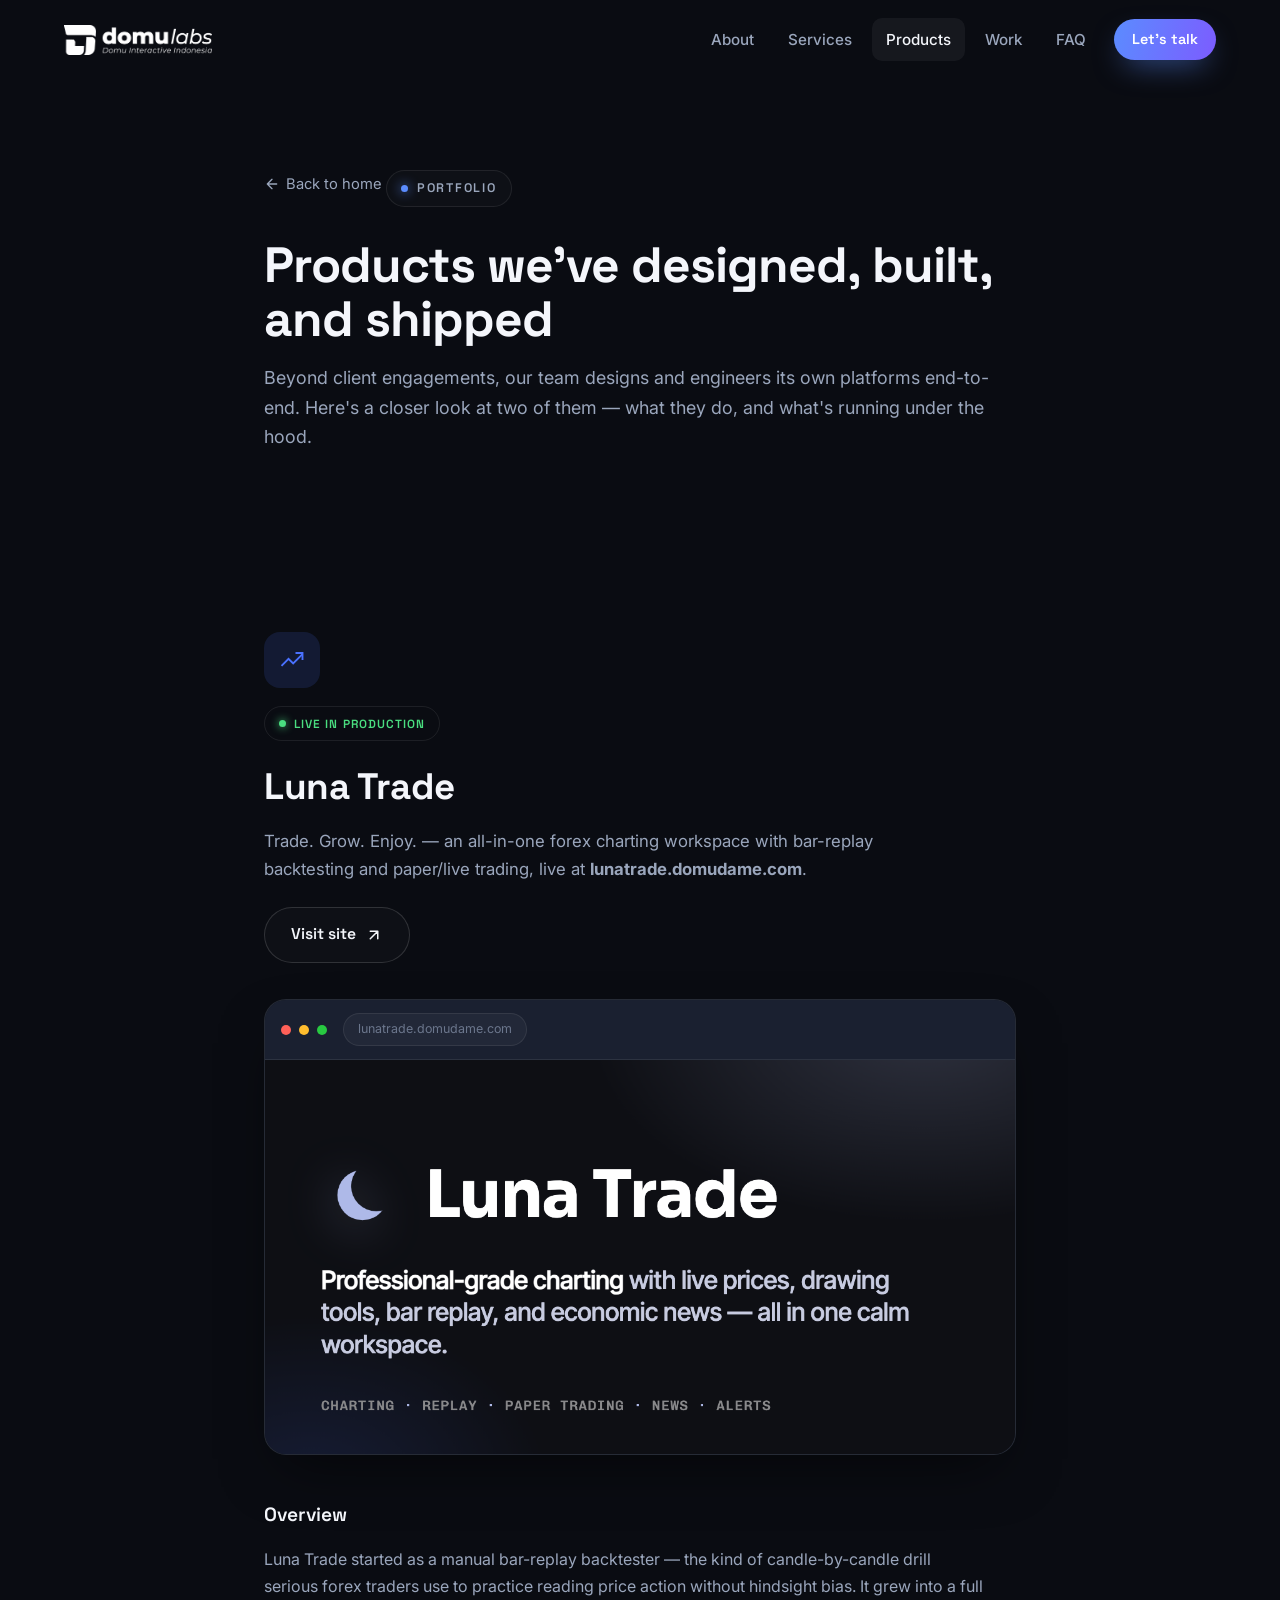
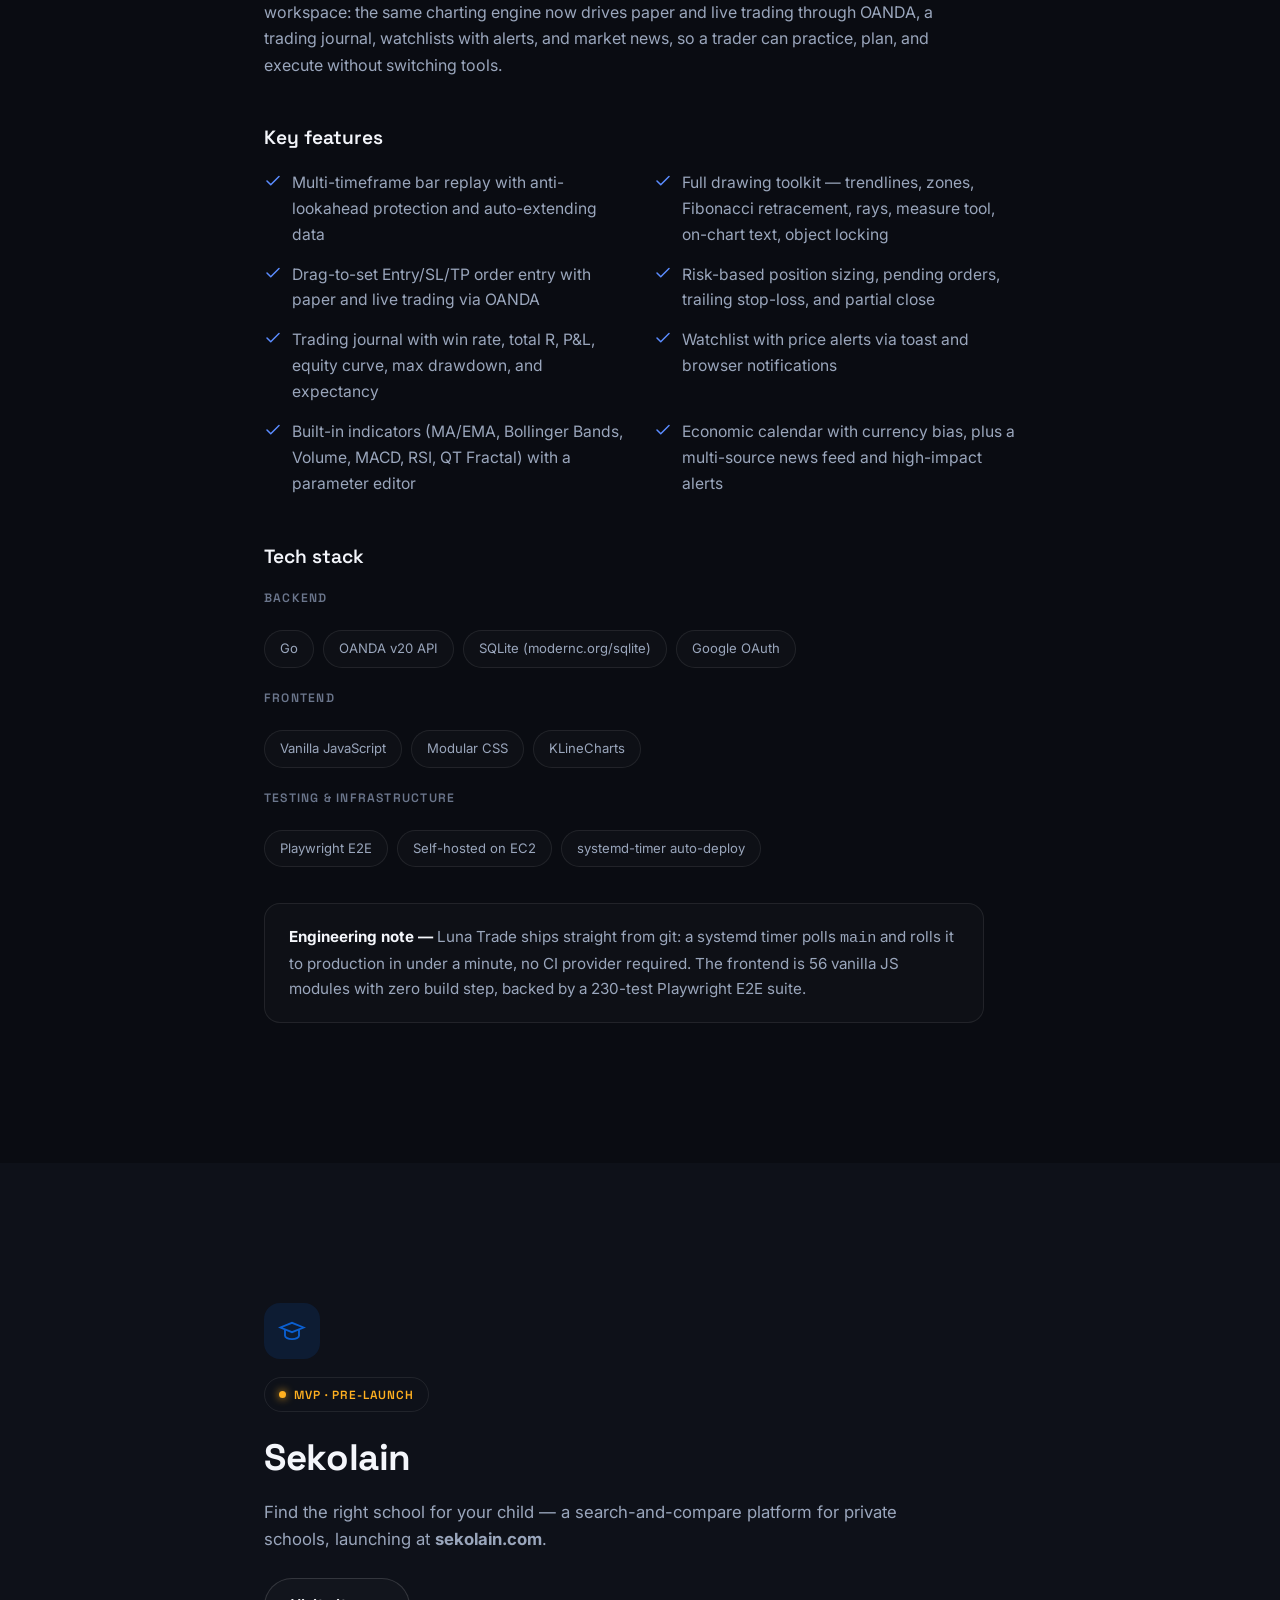
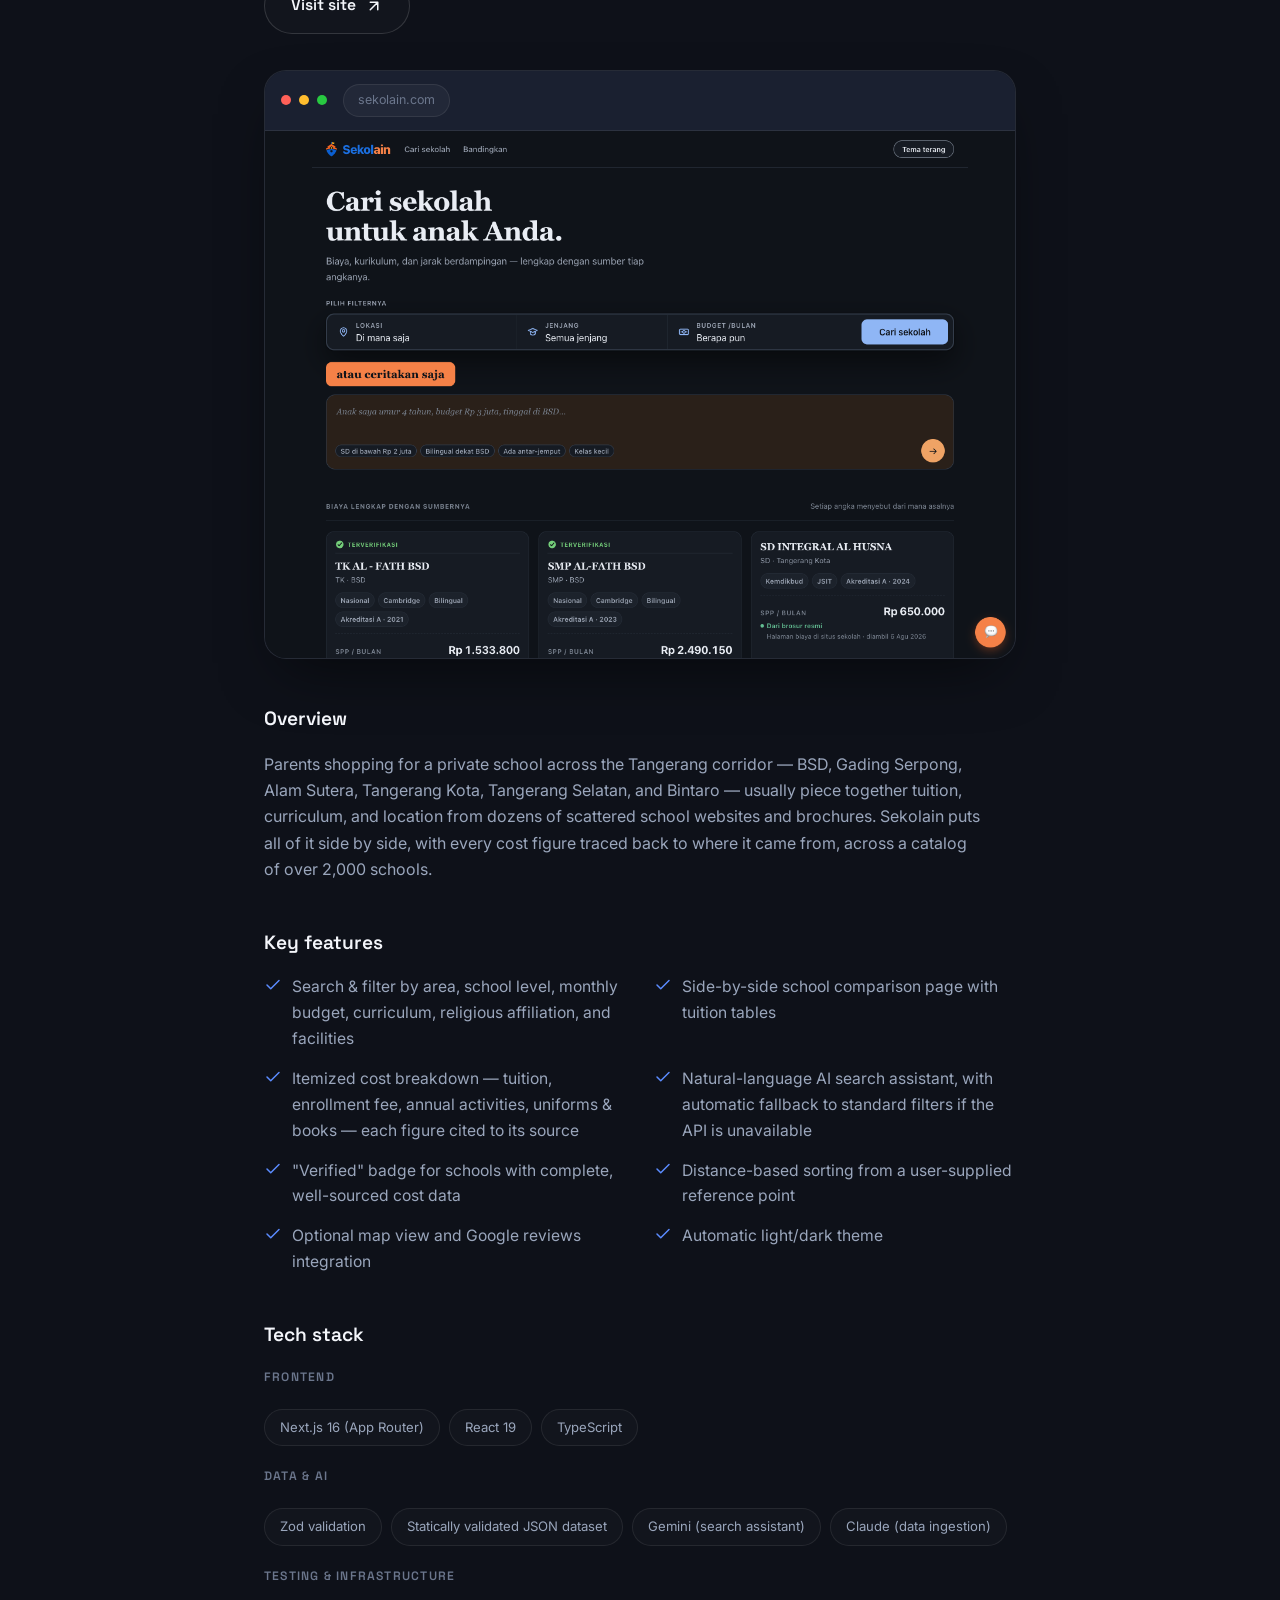
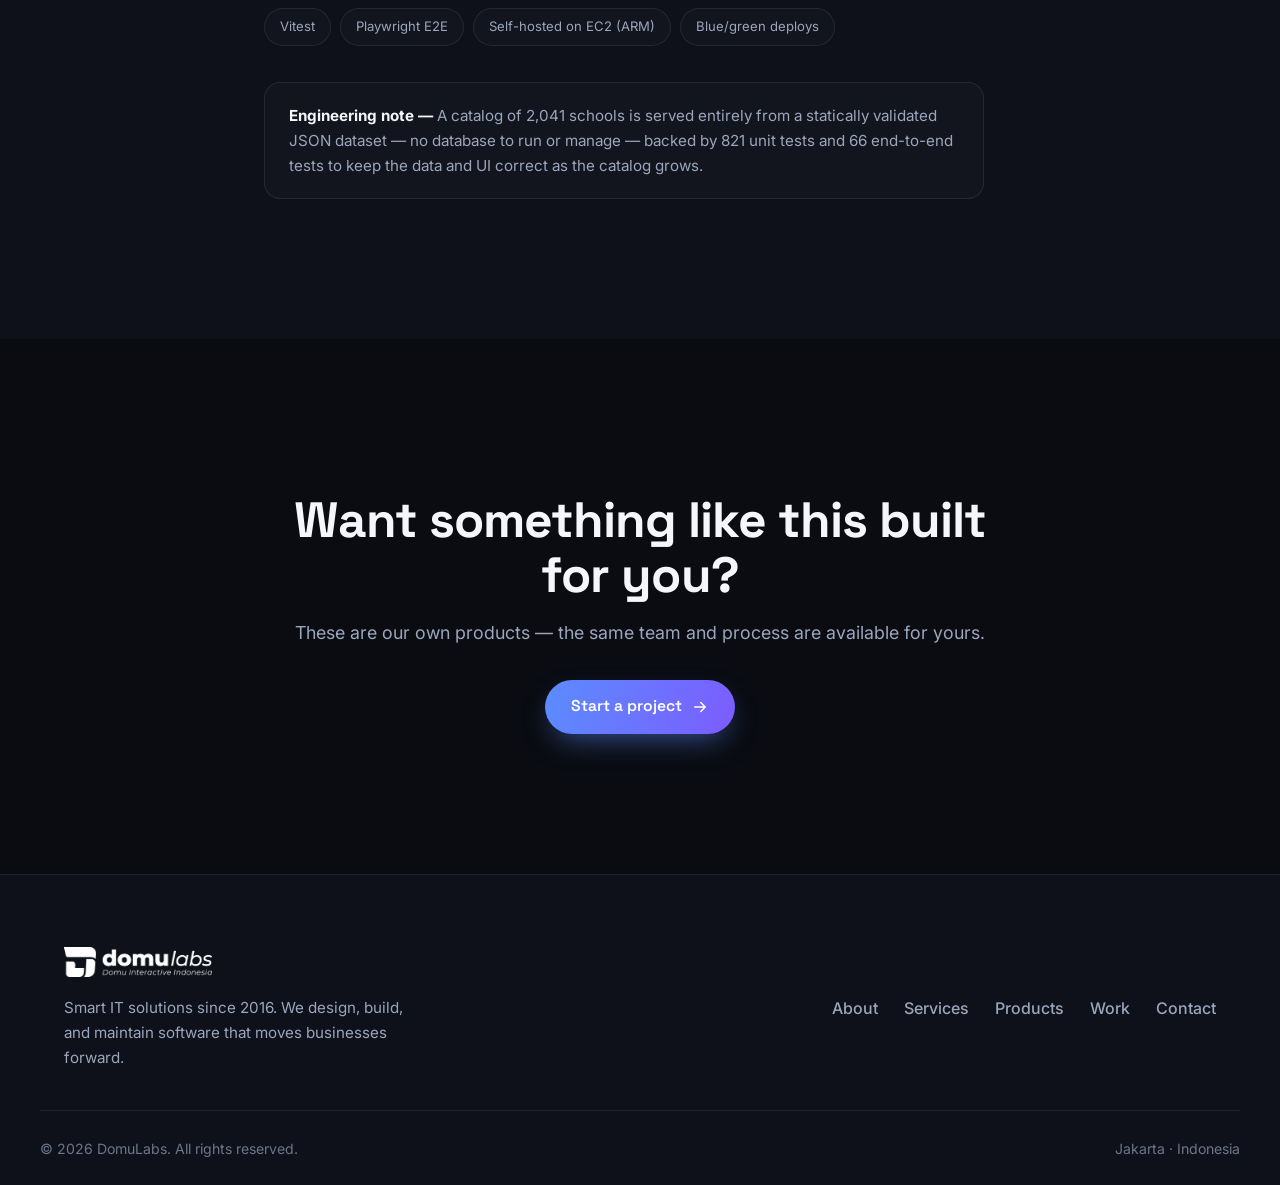
==== commit b4e4f174: "Swap product shots to the light theme on hover Each product now ships a dark and a light shot, with " ====
--- a/products.html
+++ b/products.html
@@ -122,7 +122,10 @@
 						<span class="browser-frame__dot"></span><span class="browser-frame__dot"></span><span class="browser-frame__dot"></span>
 						<span class="browser-frame__url">lunatrade.domudame.com</span>
 					</div>
-					<img src="img/products/luna-trade-preview.png" alt="Luna Trade — forex charting, replay and paper trading workspace" loading="lazy">
+					<div class="theme-swap">
+						<img src="img/products/luna-trade-preview-dark.png" alt="Luna Trade — forex charting, replay and paper trading workspace" loading="lazy">
+						<img class="theme-swap__light" src="img/products/luna-trade-preview-light.png" alt="" aria-hidden="true" loading="lazy">
+					</div>
 				</div>
 
 				<div class="case-body reveal" data-reveal-delay="2">
@@ -193,7 +196,10 @@
 						<span class="browser-frame__dot"></span><span class="browser-frame__dot"></span><span class="browser-frame__dot"></span>
 						<span class="browser-frame__url">sekolain.com</span>
 					</div>
-					<img src="img/products/sekolain-preview.png" alt="Sekolain — school search and comparison platform for parents" loading="lazy">
+					<div class="theme-swap">
+						<img src="img/products/sekolain-preview-dark.png" alt="Sekolain — school search and comparison platform for parents" loading="lazy">
+						<img class="theme-swap__light" src="img/products/sekolain-preview-light.png" alt="" aria-hidden="true" loading="lazy">
+					</div>
 				</div>
 
 				<div class="case-body reveal" data-reveal-delay="2">
--- a/css/modern.css
+++ b/css/modern.css
@@ -278,6 +278,19 @@
 	border: 1px solid var(--border); padding: 5px 14px; border-radius: var(--radius-pill);
 }
 .browser-frame img { display: block; width: 100%; height: auto; }
+
+/* ---------- Product shot: dark theme by default, light on hover ---------- */
+/* Both variants are the same size, so the light one sits exactly on top.
+   Gated behind (hover: hover) — on touch there is no hover, so the dark
+   shot stays put instead of getting stuck mid-swap on tap. */
+.theme-swap { position: relative; }
+.theme-swap__light { position: absolute; inset: 0; width: 100%; height: 100%; opacity: 0; }
+
+@media (hover: hover) {
+	.theme-swap__light { transition: opacity .45s var(--ease); }
+	.showcase-item:hover .theme-swap__light,
+	.browser-frame:hover .theme-swap__light { opacity: 1; }
+}
 
 .showcase-item__icon {
 	width: 52px; height: 52px; display: grid; place-items: center; border-radius: 14px; margin-bottom: 20px;
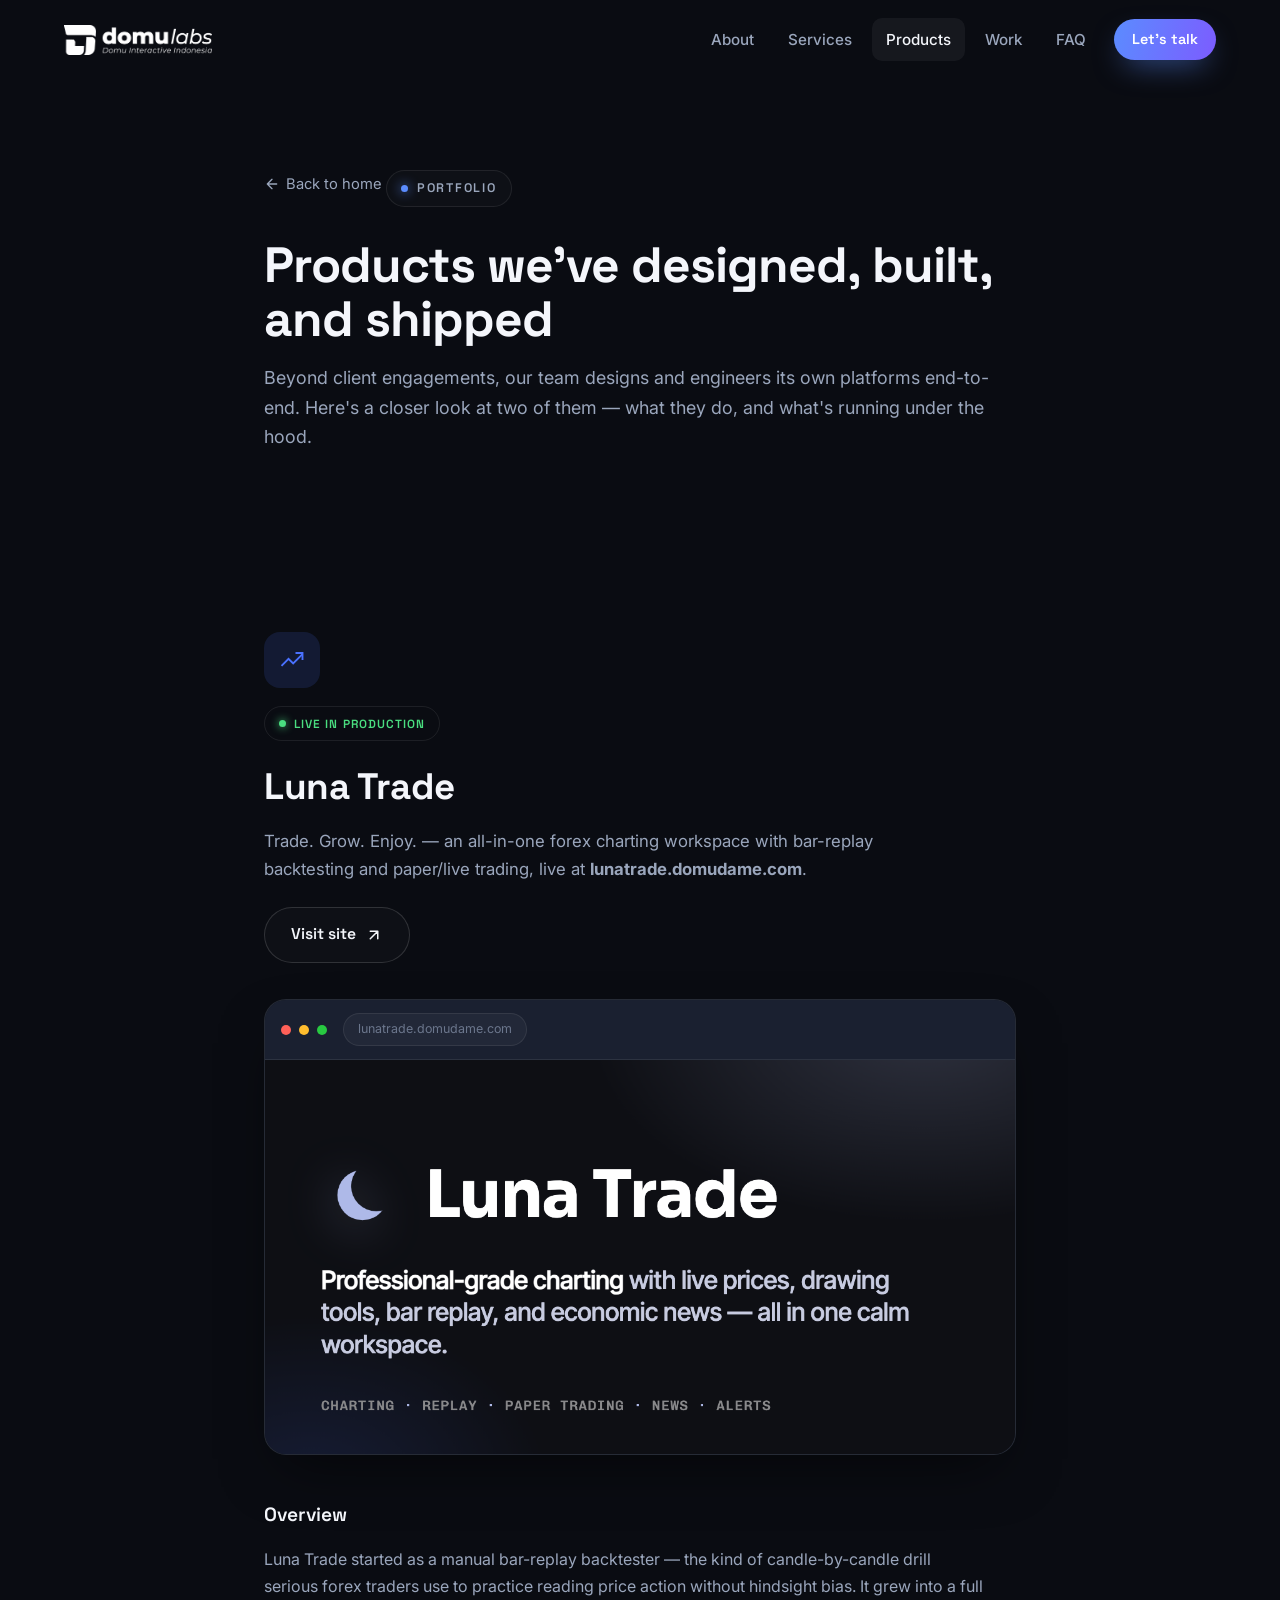
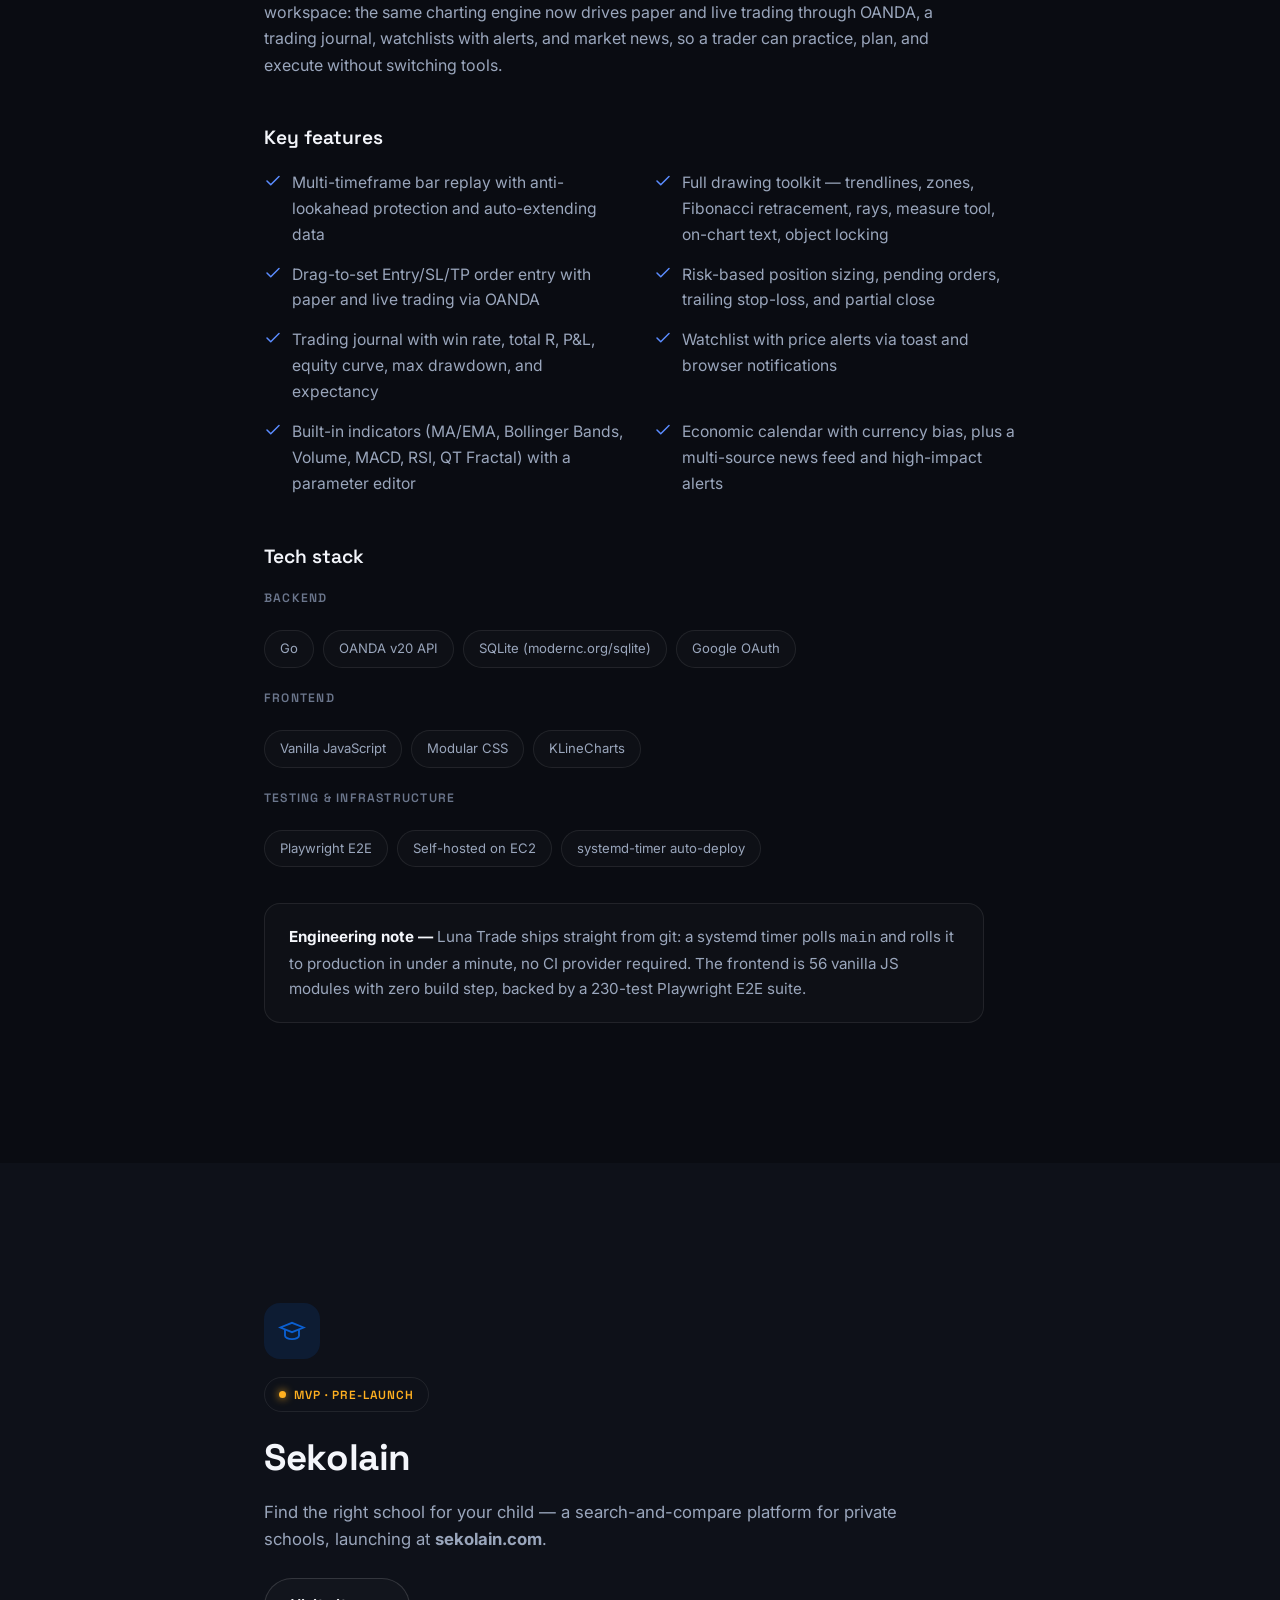
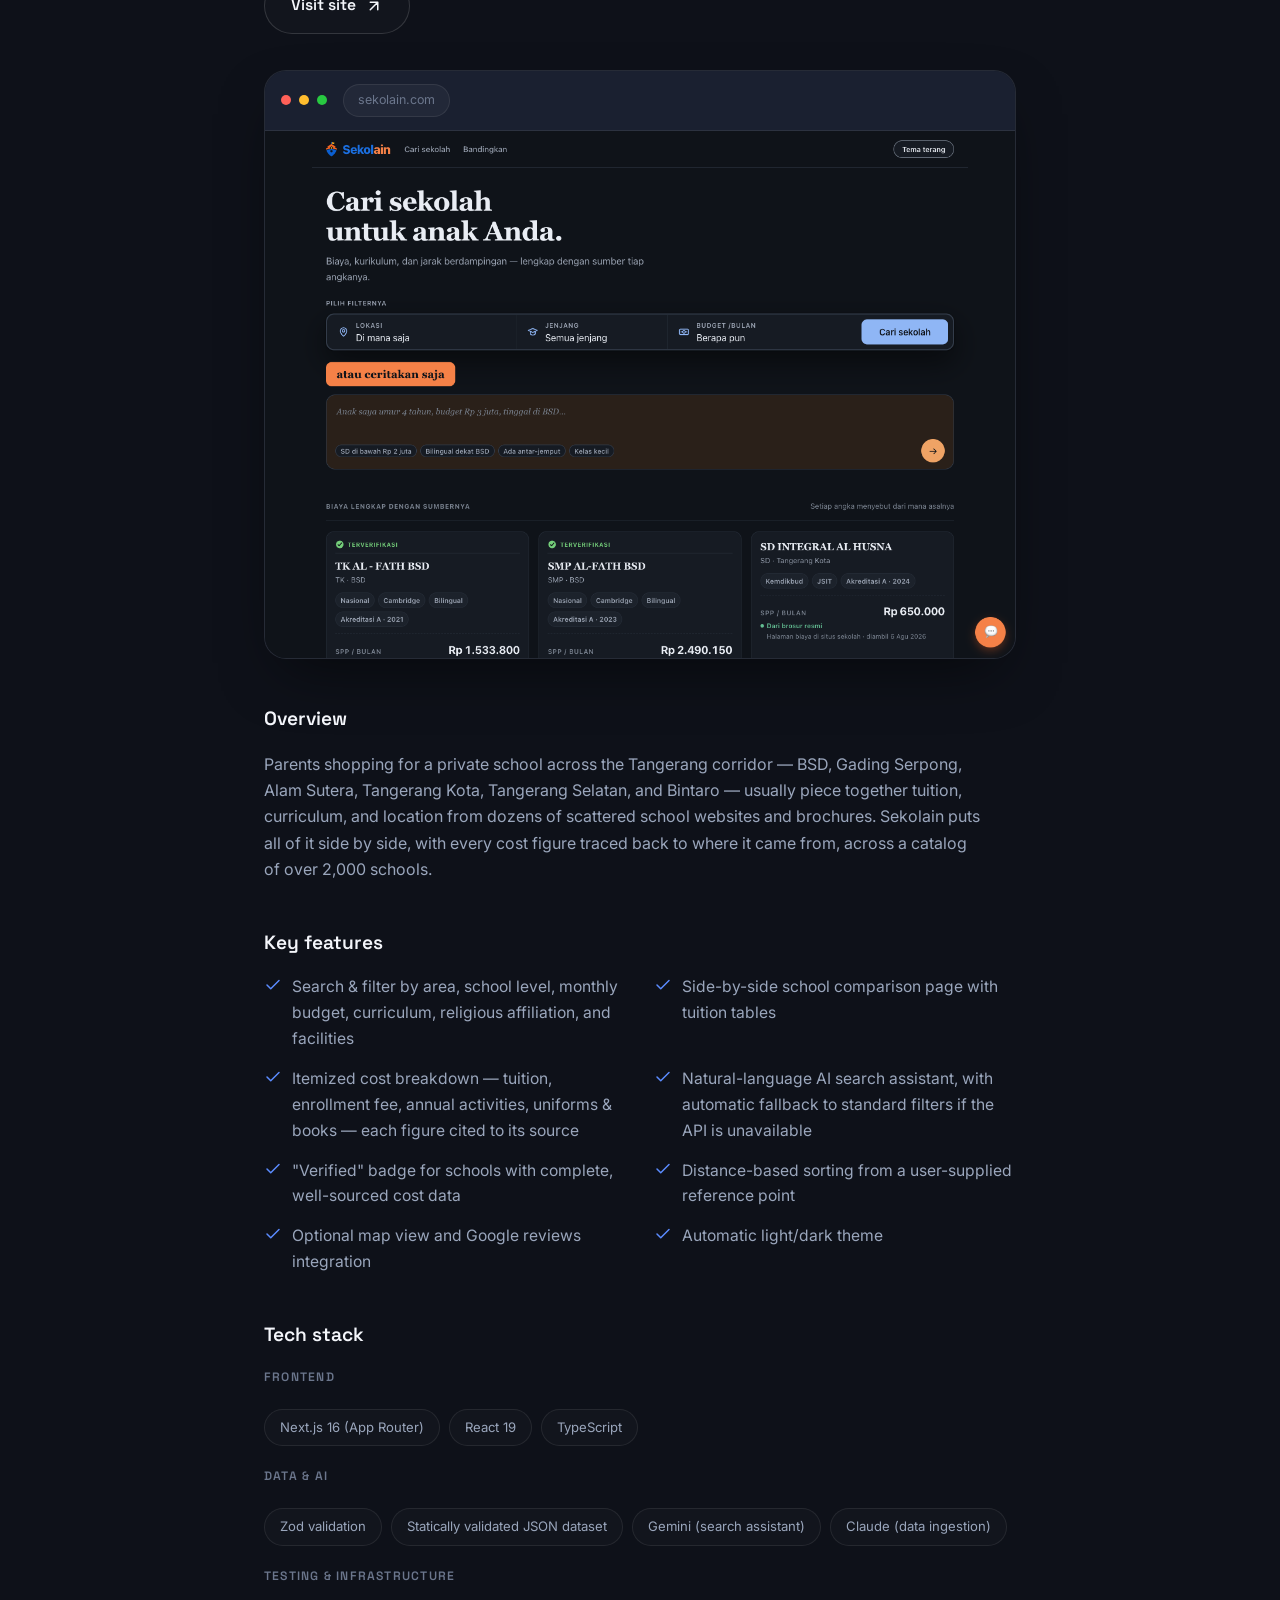
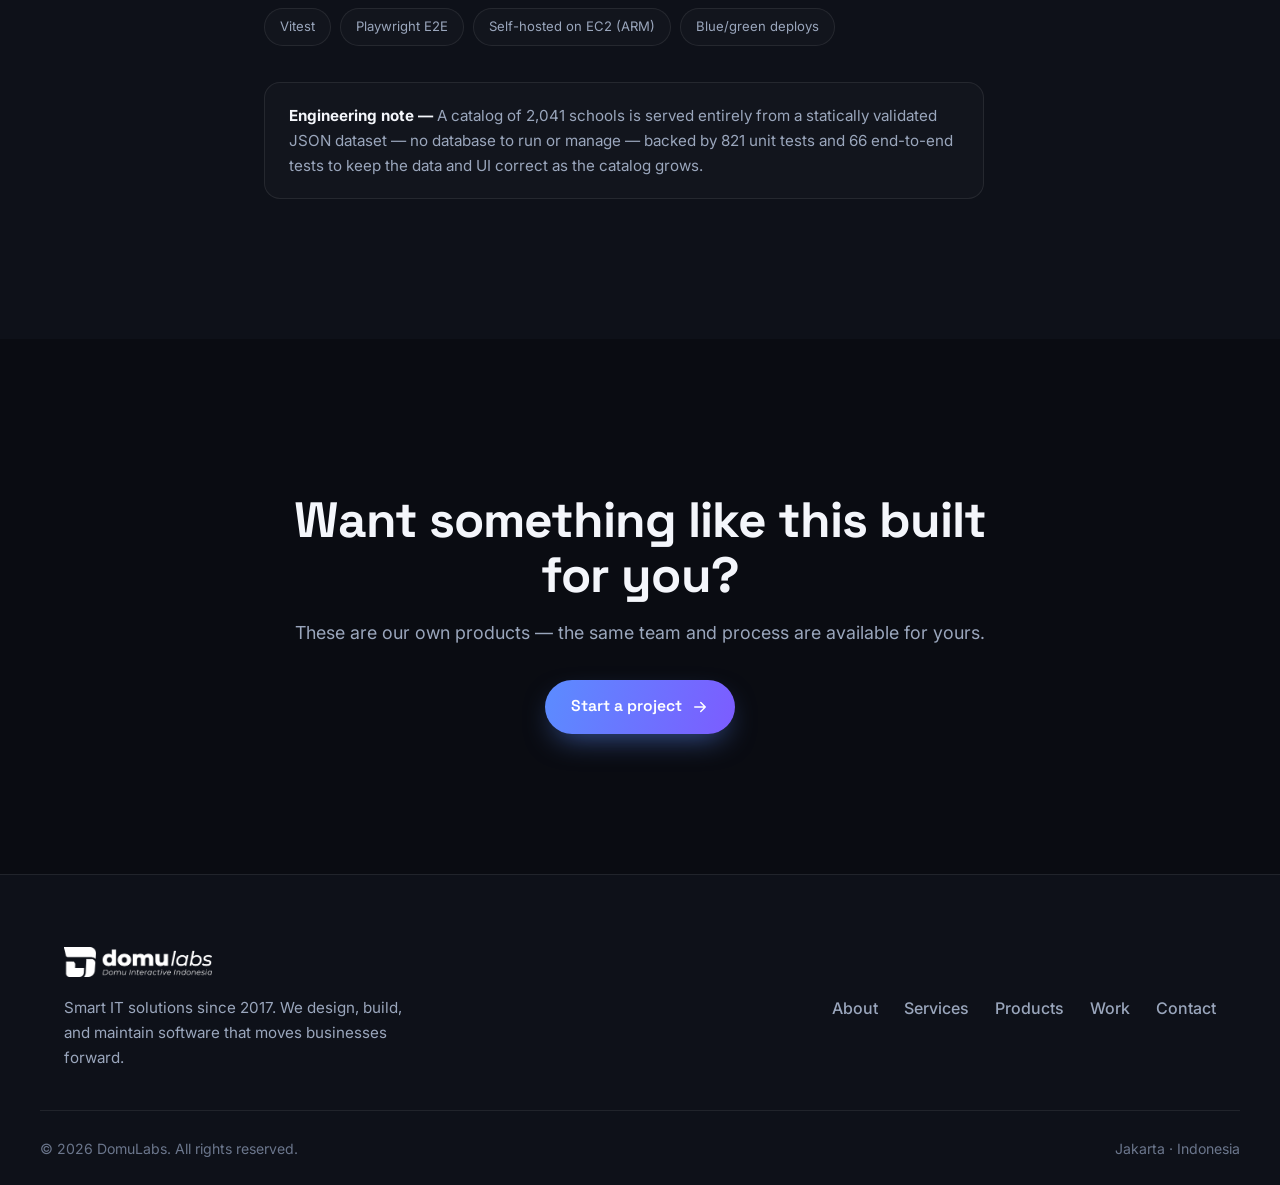
==== commit 4bd9620b: "Correct the founding year to 2017 Co-Authored-By: Claude Opus 5 (1M context) <noreply@anthropic.com>" ====
--- a/products.html
+++ b/products.html
@@ -265,7 +265,7 @@
 		<div class="container footer__inner">
 			<div class="footer__brand">
 				<img src="img/domulabs-logo-white.png" alt="DomuLabs" class="footer__logo">
-				<p>Smart IT solutions since 2016. We design, build, and maintain software that moves businesses
+				<p>Smart IT solutions since 2017. We design, build, and maintain software that moves businesses
 					forward.</p>
 			</div>
 			<nav class="footer__nav" aria-label="Footer">
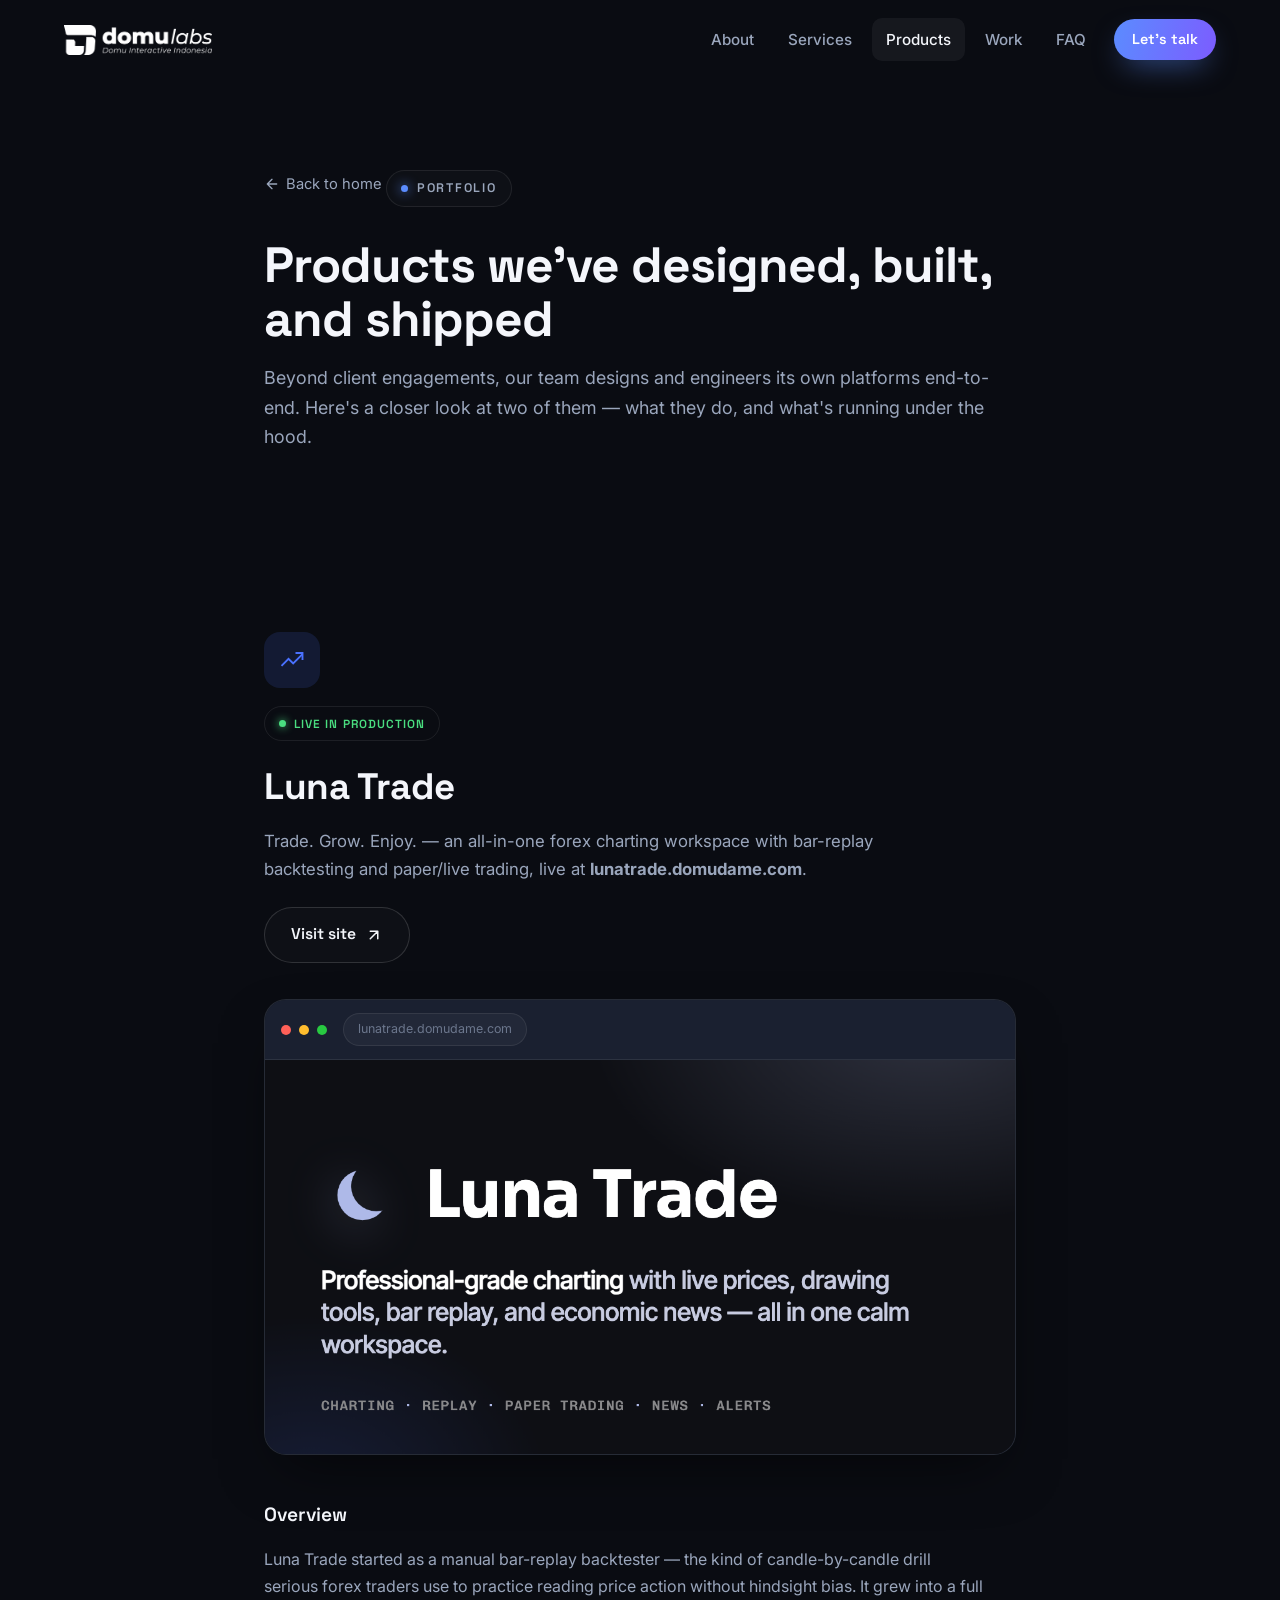
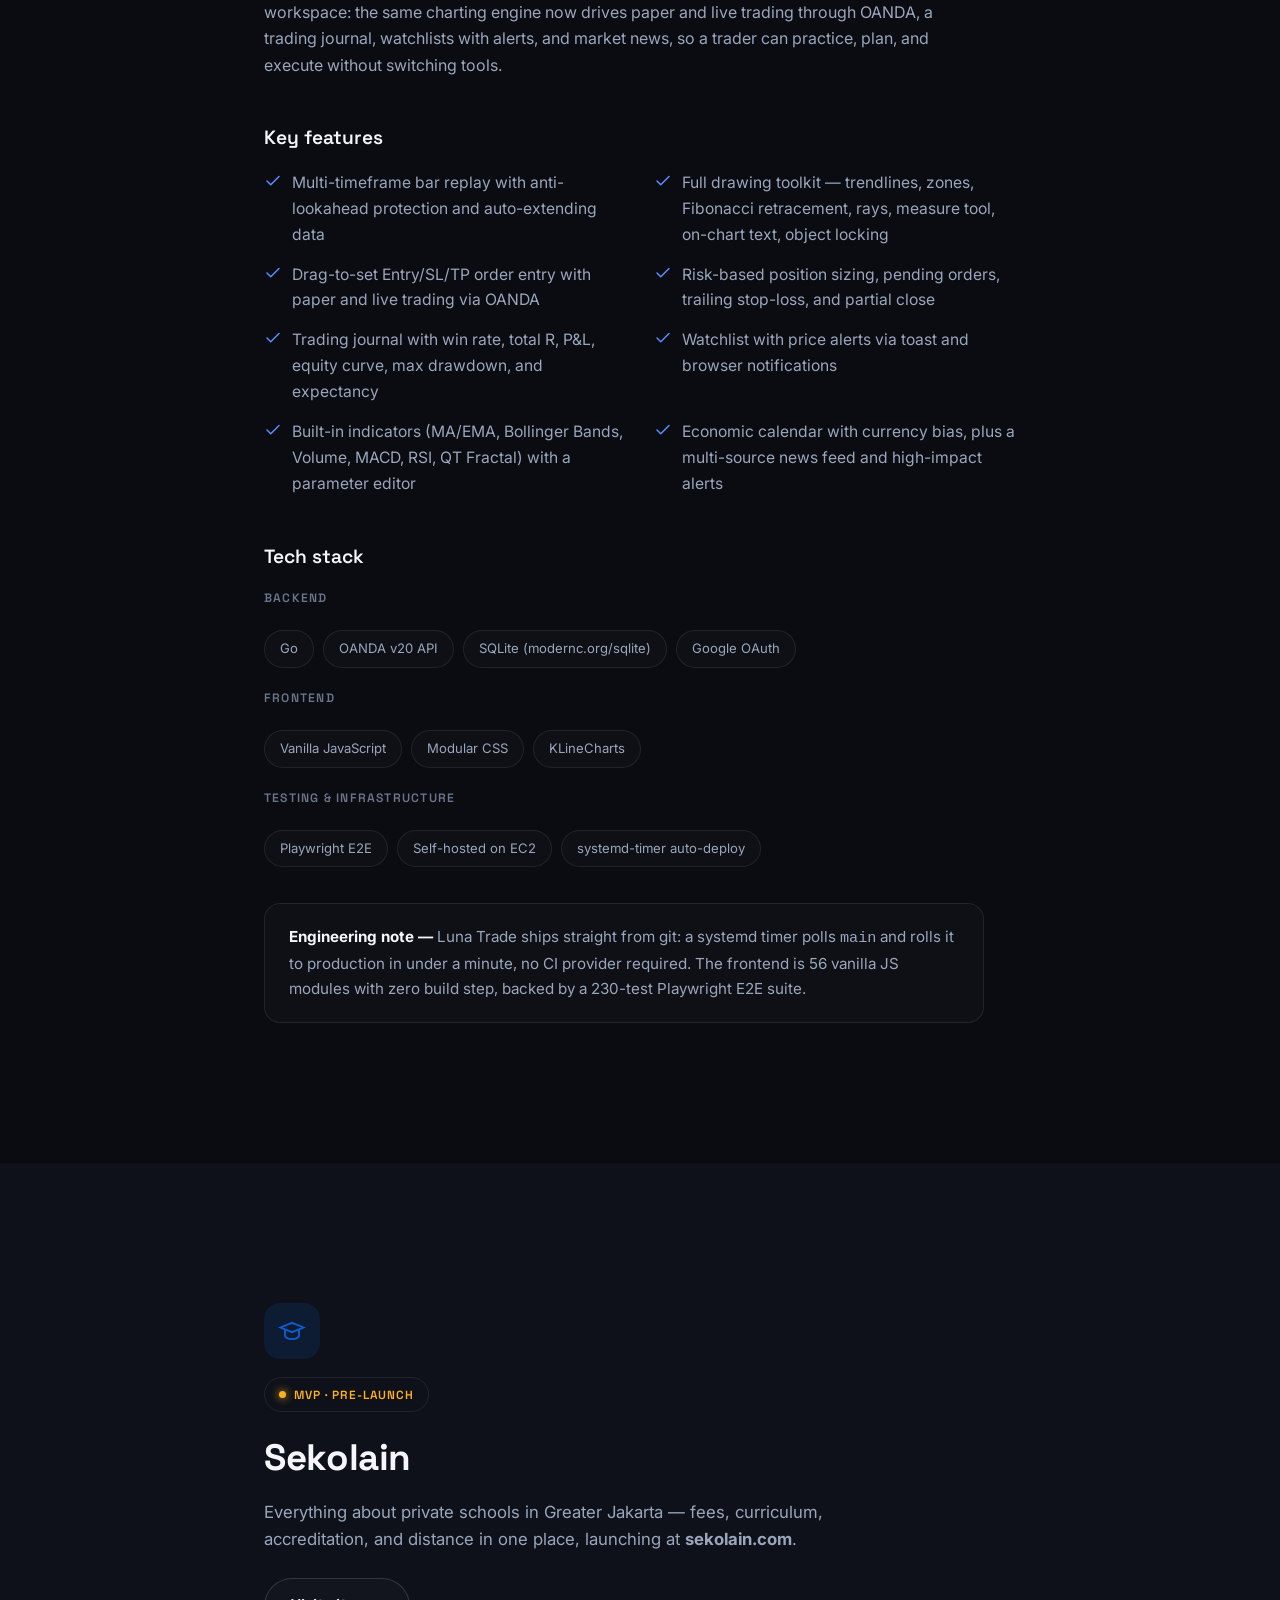
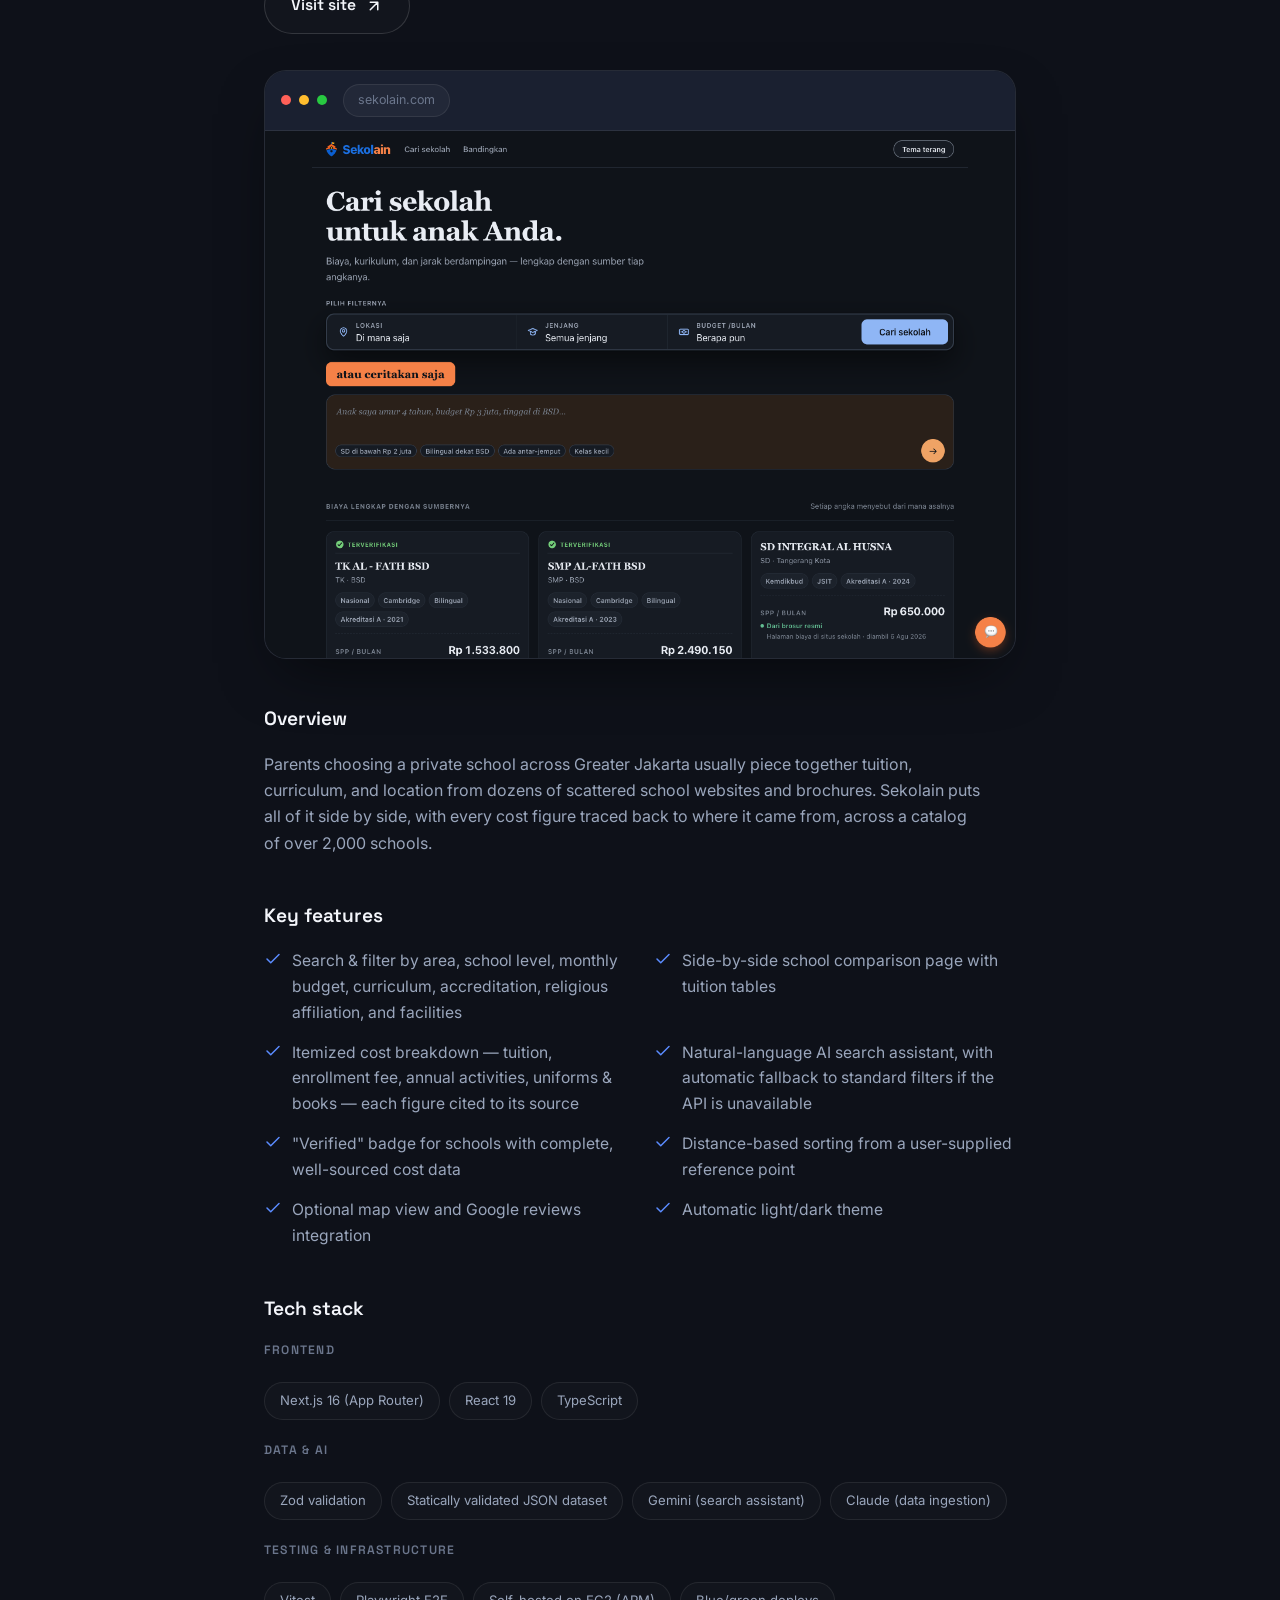
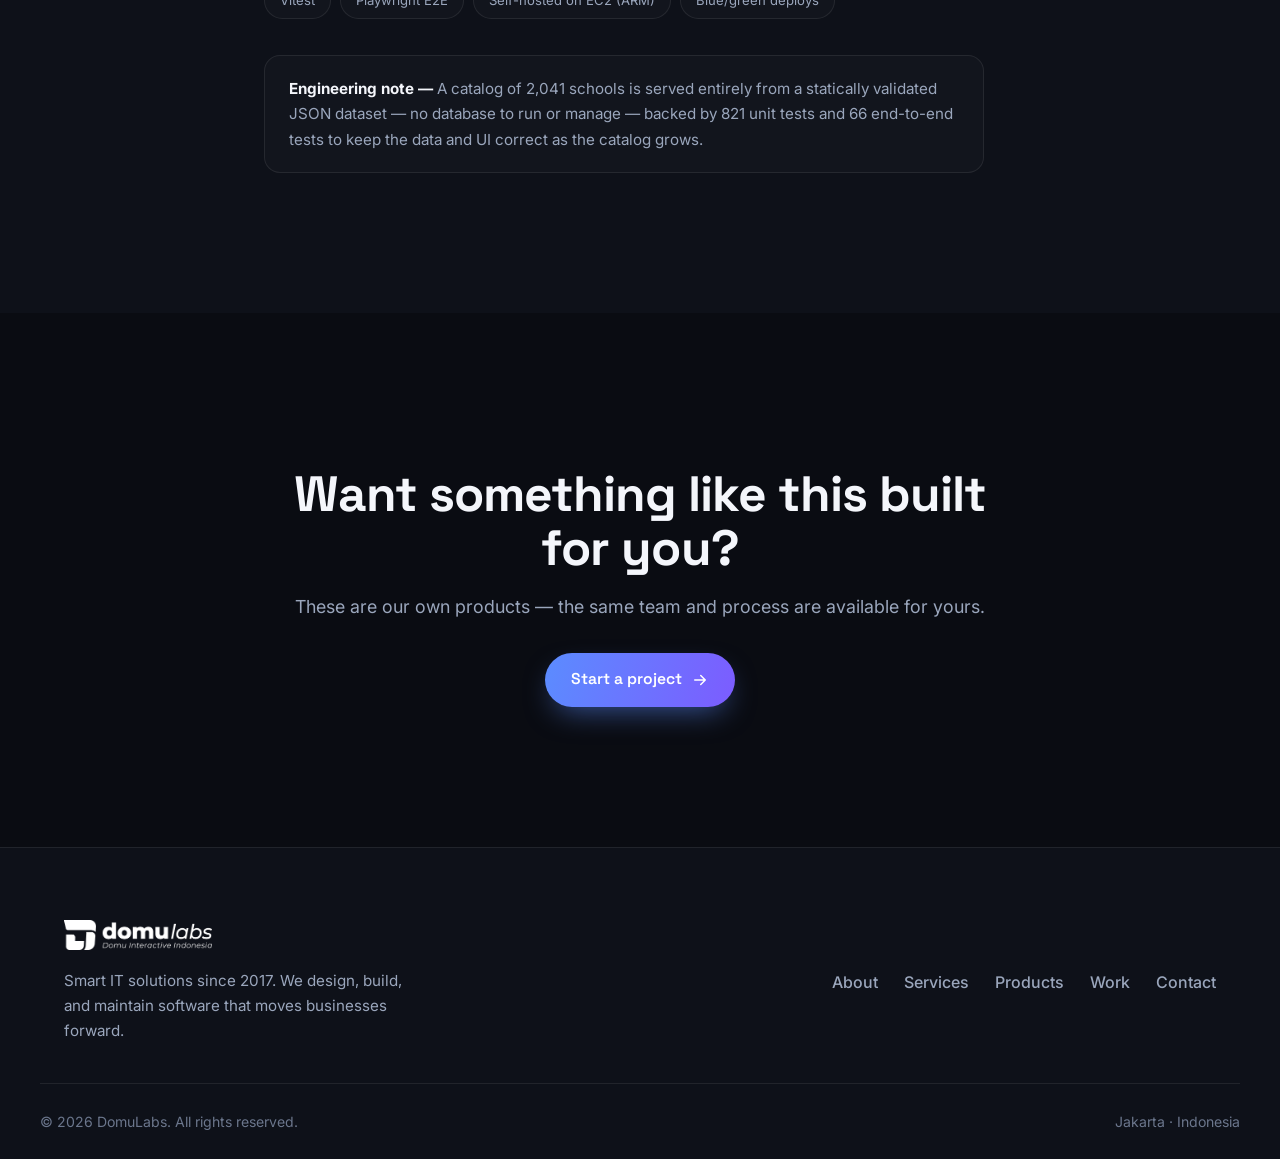
==== commit 25022c50: "Reframe Sekolain around the decision, not the search The product's own metadata changed today (sekol" ====
--- a/products.html
+++ b/products.html
@@ -181,8 +181,8 @@
 						<span class="status-pill status-pill--mvp"><span class="status-pill__dot"></span> MVP · Pre-launch</span>
 						<div class="case-header__title">
 							<h2>Sekolain</h2>
-							<p>Find the right school for your child — a search-and-compare platform for private
-								schools, launching at <strong>sekolain.com</strong>.</p>
+							<p>Everything about private schools in Greater Jakarta — fees, curriculum, accreditation,
+								and distance in one place, launching at <strong>sekolain.com</strong>.</p>
 						</div>
 					</div>
 					<a href="https://sekolain.com" target="_blank" rel="noopener" class="btn btn--ghost case-header__cta">
@@ -197,22 +197,21 @@
 						<span class="browser-frame__url">sekolain.com</span>
 					</div>
 					<div class="theme-swap">
-						<img src="img/products/sekolain-preview-dark.png" alt="Sekolain — school search and comparison platform for parents" loading="lazy">
+						<img src="img/products/sekolain-preview-dark.png" alt="Sekolain — private school comparison platform for parents" loading="lazy">
 						<img class="theme-swap__light" src="img/products/sekolain-preview-light.png" alt="" aria-hidden="true" loading="lazy">
 					</div>
 				</div>
 
 				<div class="case-body reveal" data-reveal-delay="2">
 					<h3>Overview</h3>
-					<p>Parents shopping for a private school across the Tangerang corridor — BSD, Gading Serpong,
-						Alam Sutera, Tangerang Kota, Tangerang Selatan, and Bintaro — usually piece together tuition,
+					<p>Parents choosing a private school across Greater Jakarta usually piece together tuition,
 						curriculum, and location from dozens of scattered school websites and brochures. Sekolain
 						puts all of it side by side, with every cost figure traced back to where it came from,
 						across a catalog of over 2,000 schools.</p>
 
 					<h3>Key features</h3>
 					<ul class="feature-grid">
-						<li><svg viewBox="0 0 24 24" fill="none" stroke="currentColor" stroke-width="2" stroke-linecap="round" stroke-linejoin="round"><path d="M20 6 9 17l-5-5" /></svg> Search &amp; filter by area, school level, monthly budget, curriculum, religious affiliation, and facilities</li>
+						<li><svg viewBox="0 0 24 24" fill="none" stroke="currentColor" stroke-width="2" stroke-linecap="round" stroke-linejoin="round"><path d="M20 6 9 17l-5-5" /></svg> Search &amp; filter by area, school level, monthly budget, curriculum, accreditation, religious affiliation, and facilities</li>
 						<li><svg viewBox="0 0 24 24" fill="none" stroke="currentColor" stroke-width="2" stroke-linecap="round" stroke-linejoin="round"><path d="M20 6 9 17l-5-5" /></svg> Side-by-side school comparison page with tuition tables</li>
 						<li><svg viewBox="0 0 24 24" fill="none" stroke="currentColor" stroke-width="2" stroke-linecap="round" stroke-linejoin="round"><path d="M20 6 9 17l-5-5" /></svg> Itemized cost breakdown — tuition, enrollment fee, annual activities, uniforms &amp; books — each figure cited to its source</li>
 						<li><svg viewBox="0 0 24 24" fill="none" stroke="currentColor" stroke-width="2" stroke-linecap="round" stroke-linejoin="round"><path d="M20 6 9 17l-5-5" /></svg> Natural-language AI search assistant, with automatic fallback to standard filters if the API is unavailable</li>
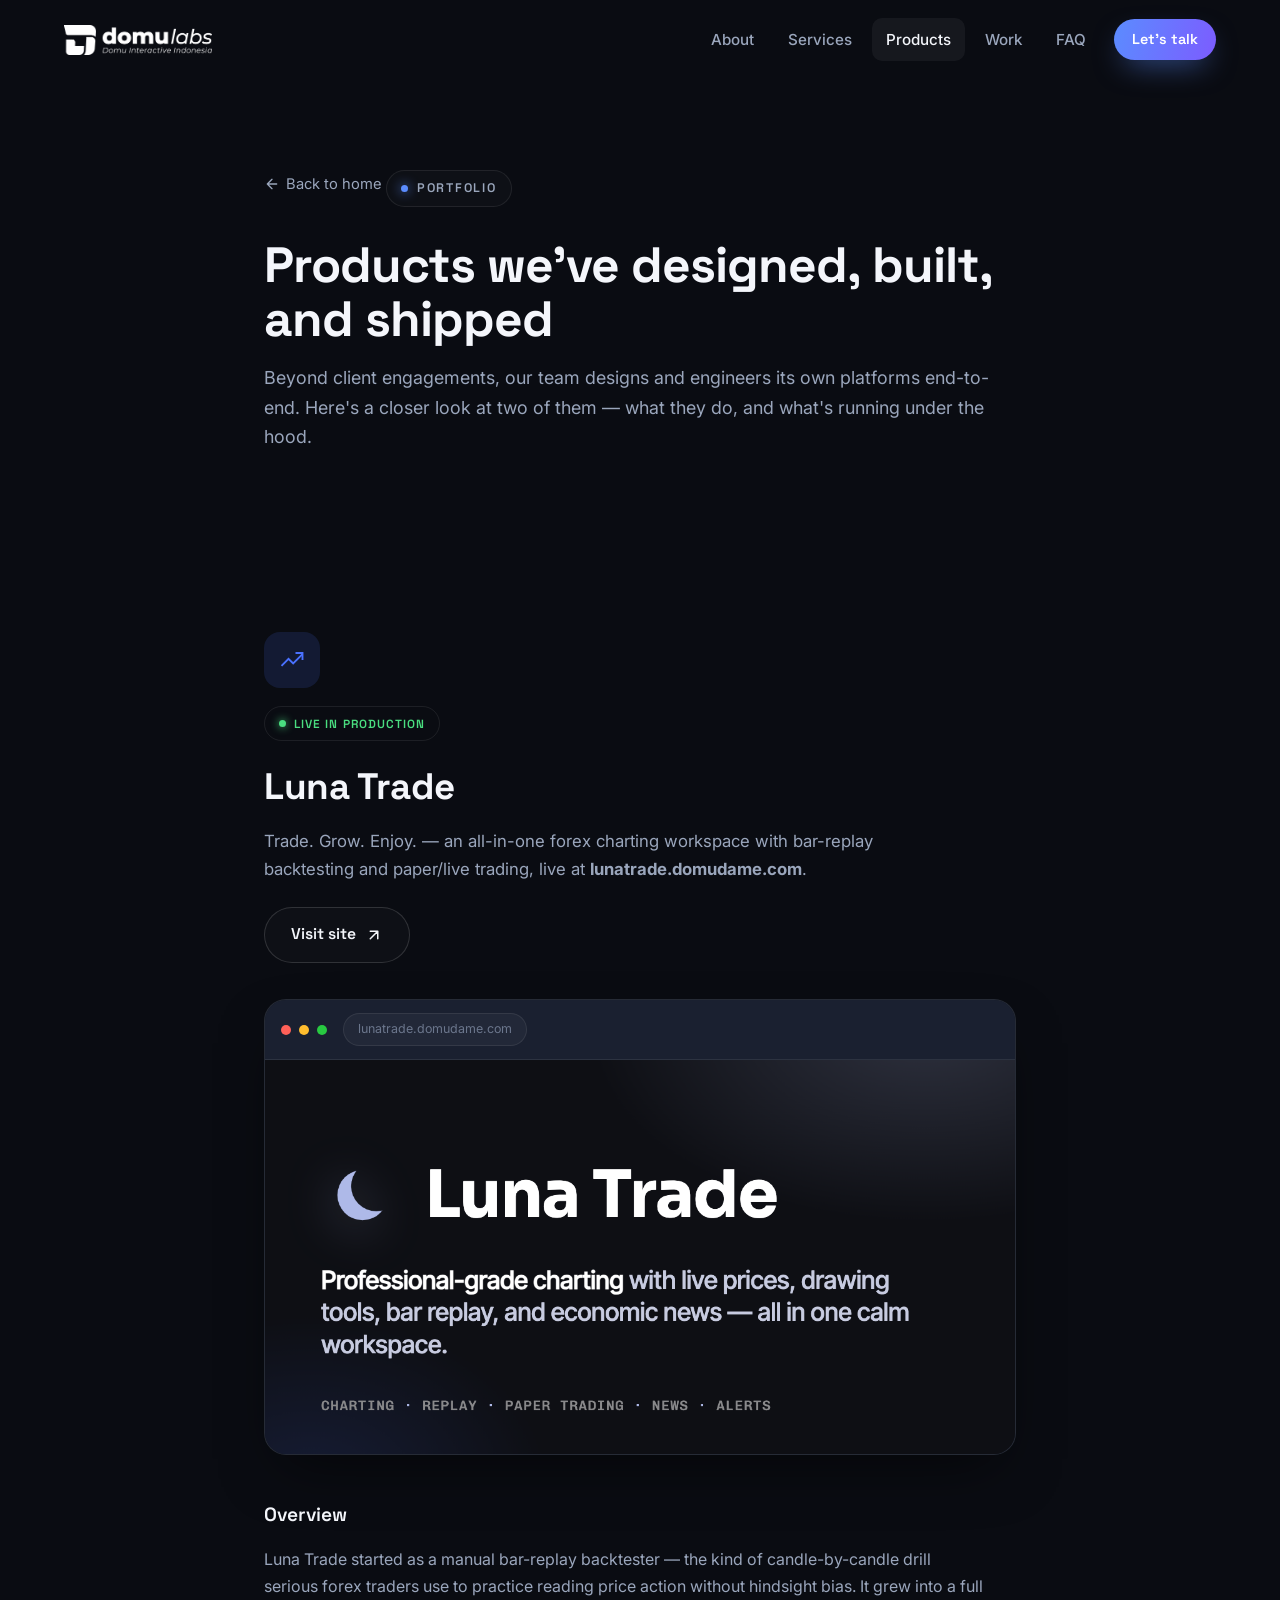
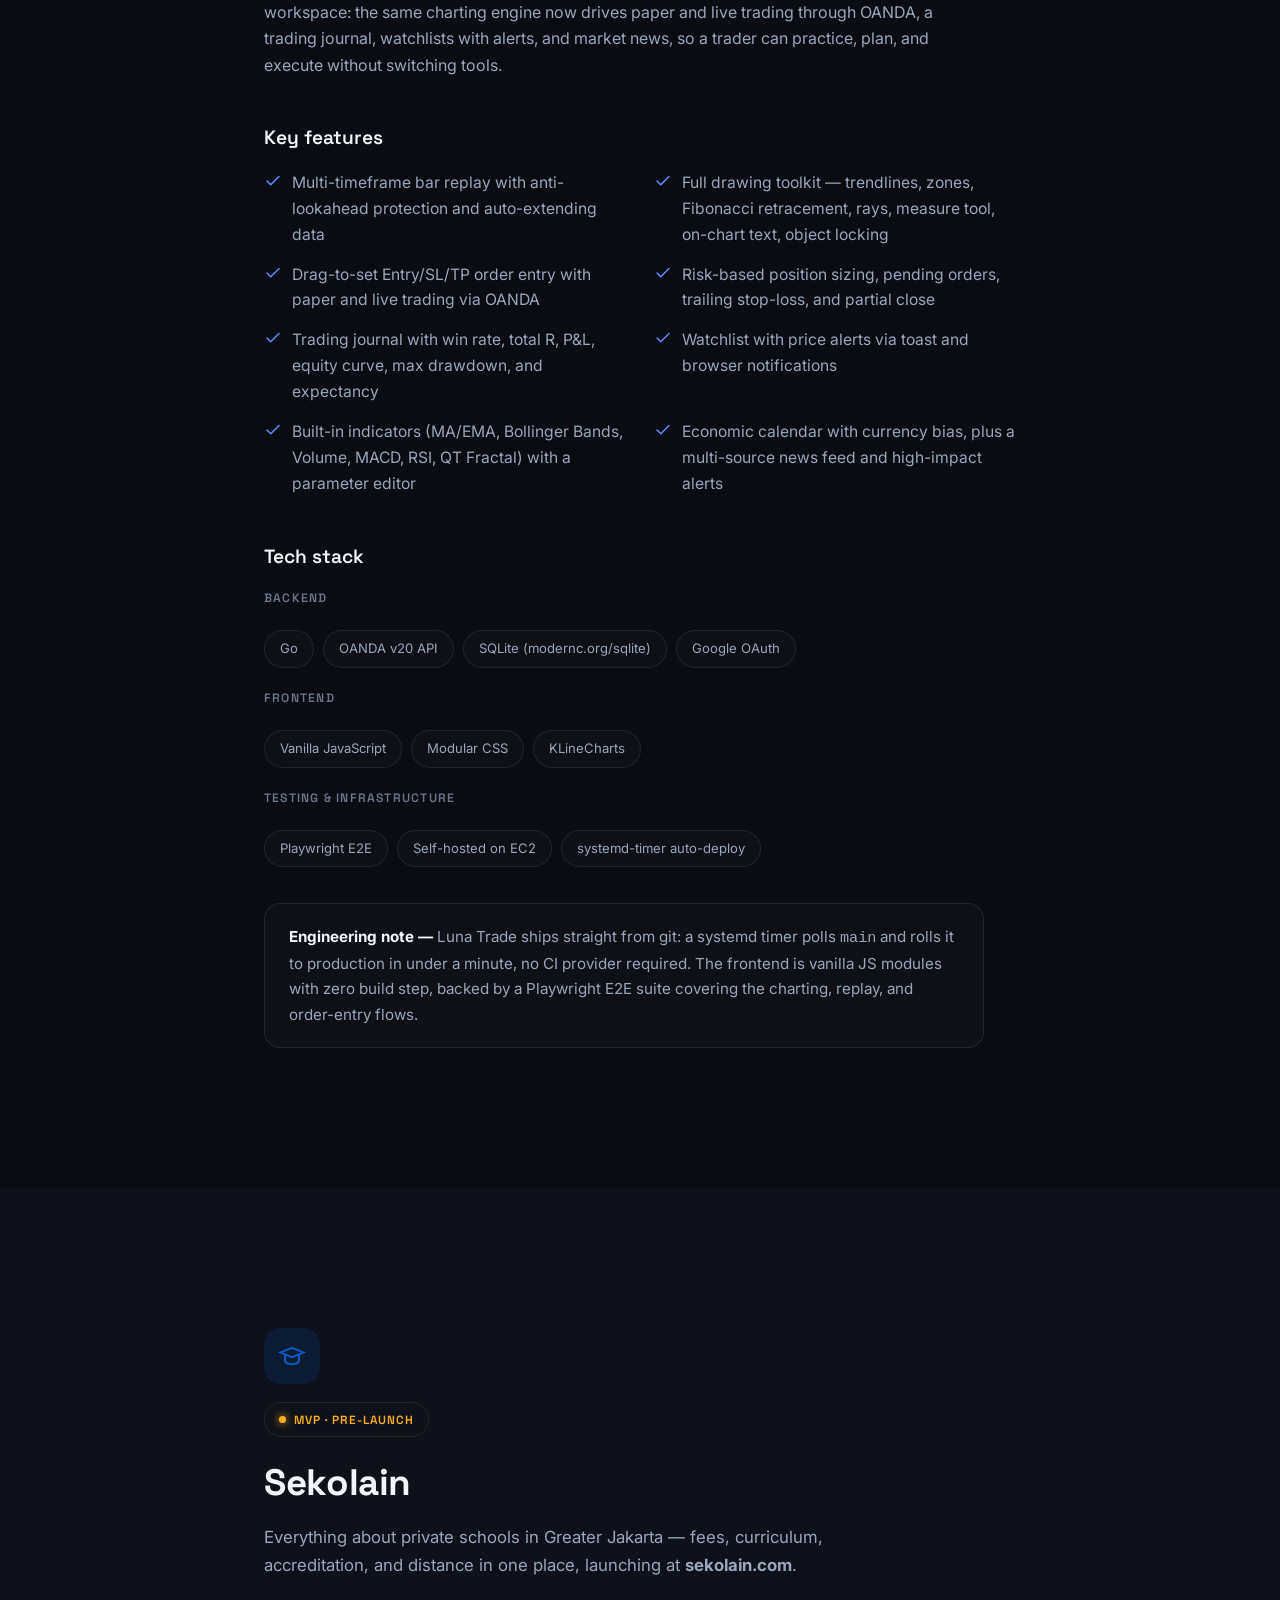
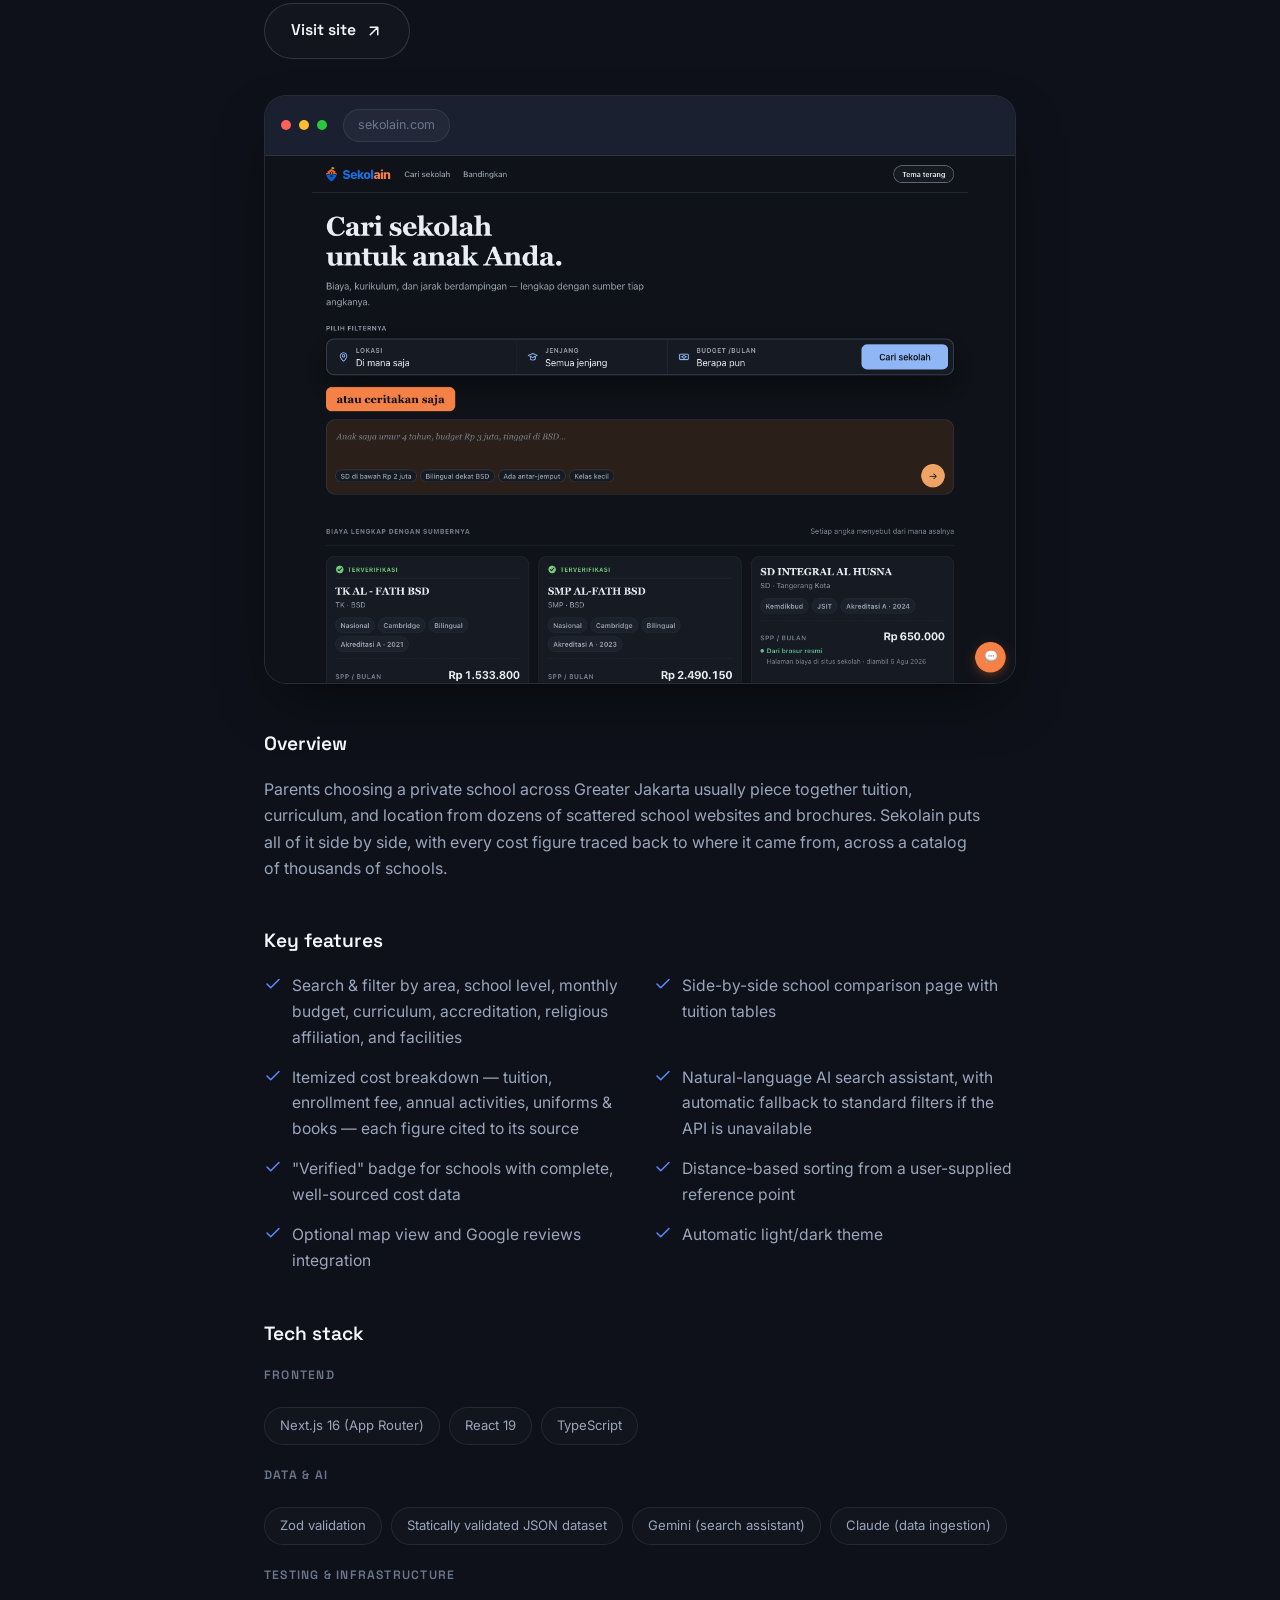
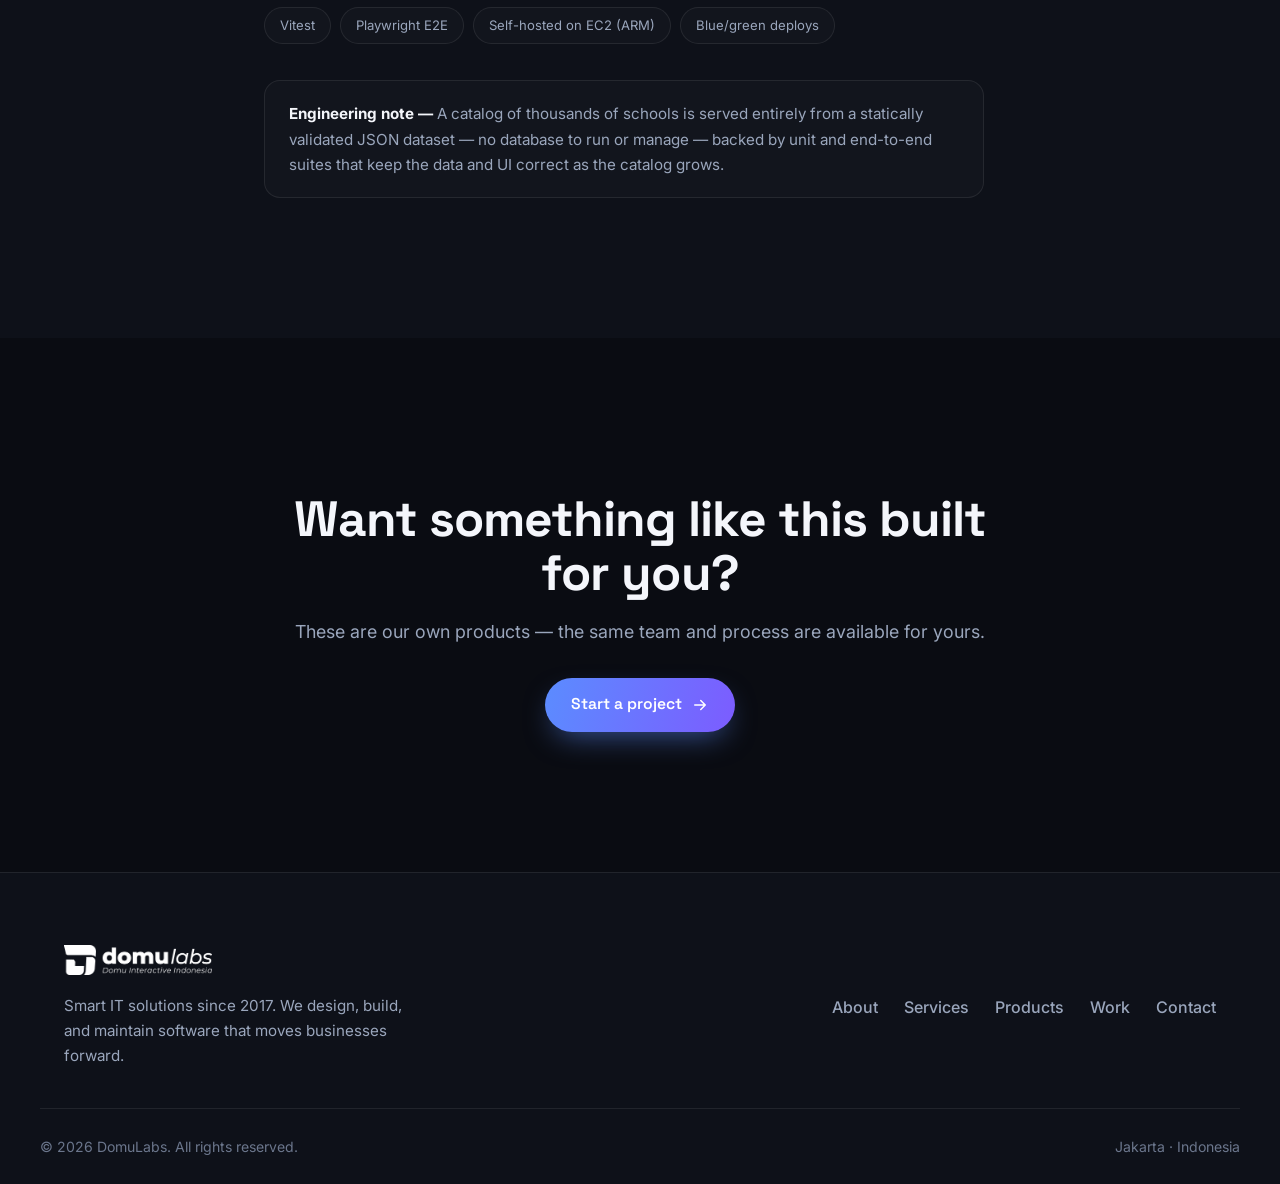
==== commit 168b4c39: "Drop counts that go stale as the products grow Every number in the two engineering notes was already" ====
--- a/products.html
+++ b/products.html
@@ -164,8 +164,8 @@
 
 					<p class="callout"><strong>Engineering note —</strong> Luna Trade ships straight from git: a
 						systemd timer polls <code>main</code> and rolls it to production in under a minute, no CI
-						provider required. The frontend is 56 vanilla JS modules with zero build step, backed by a
-						230-test Playwright E2E suite.</p>
+						provider required. The frontend is vanilla JS modules with zero build step, backed by a
+						Playwright E2E suite covering the charting, replay, and order-entry flows.</p>
 				</div>
 			</div>
 		</section>
@@ -207,7 +207,7 @@
 					<p>Parents choosing a private school across Greater Jakarta usually piece together tuition,
 						curriculum, and location from dozens of scattered school websites and brochures. Sekolain
 						puts all of it side by side, with every cost figure traced back to where it came from,
-						across a catalog of over 2,000 schools.</p>
+						across a catalog of thousands of schools.</p>
 
 					<h3>Key features</h3>
 					<ul class="feature-grid">
@@ -235,9 +235,9 @@
 						<div class="product-tags"><span>Vitest</span><span>Playwright E2E</span><span>Self-hosted on EC2 (ARM)</span><span>Blue/green deploys</span></div>
 					</div>
 
-					<p class="callout"><strong>Engineering note —</strong> A catalog of 2,041 schools is served
-						entirely from a statically validated JSON dataset — no database to run or manage — backed by
-						821 unit tests and 66 end-to-end tests to keep the data and UI correct as the catalog grows.</p>
+					<p class="callout"><strong>Engineering note —</strong> A catalog of thousands of schools is
+						served entirely from a statically validated JSON dataset — no database to run or manage —
+						backed by unit and end-to-end suites that keep the data and UI correct as the catalog grows.</p>
 				</div>
 			</div>
 		</section>
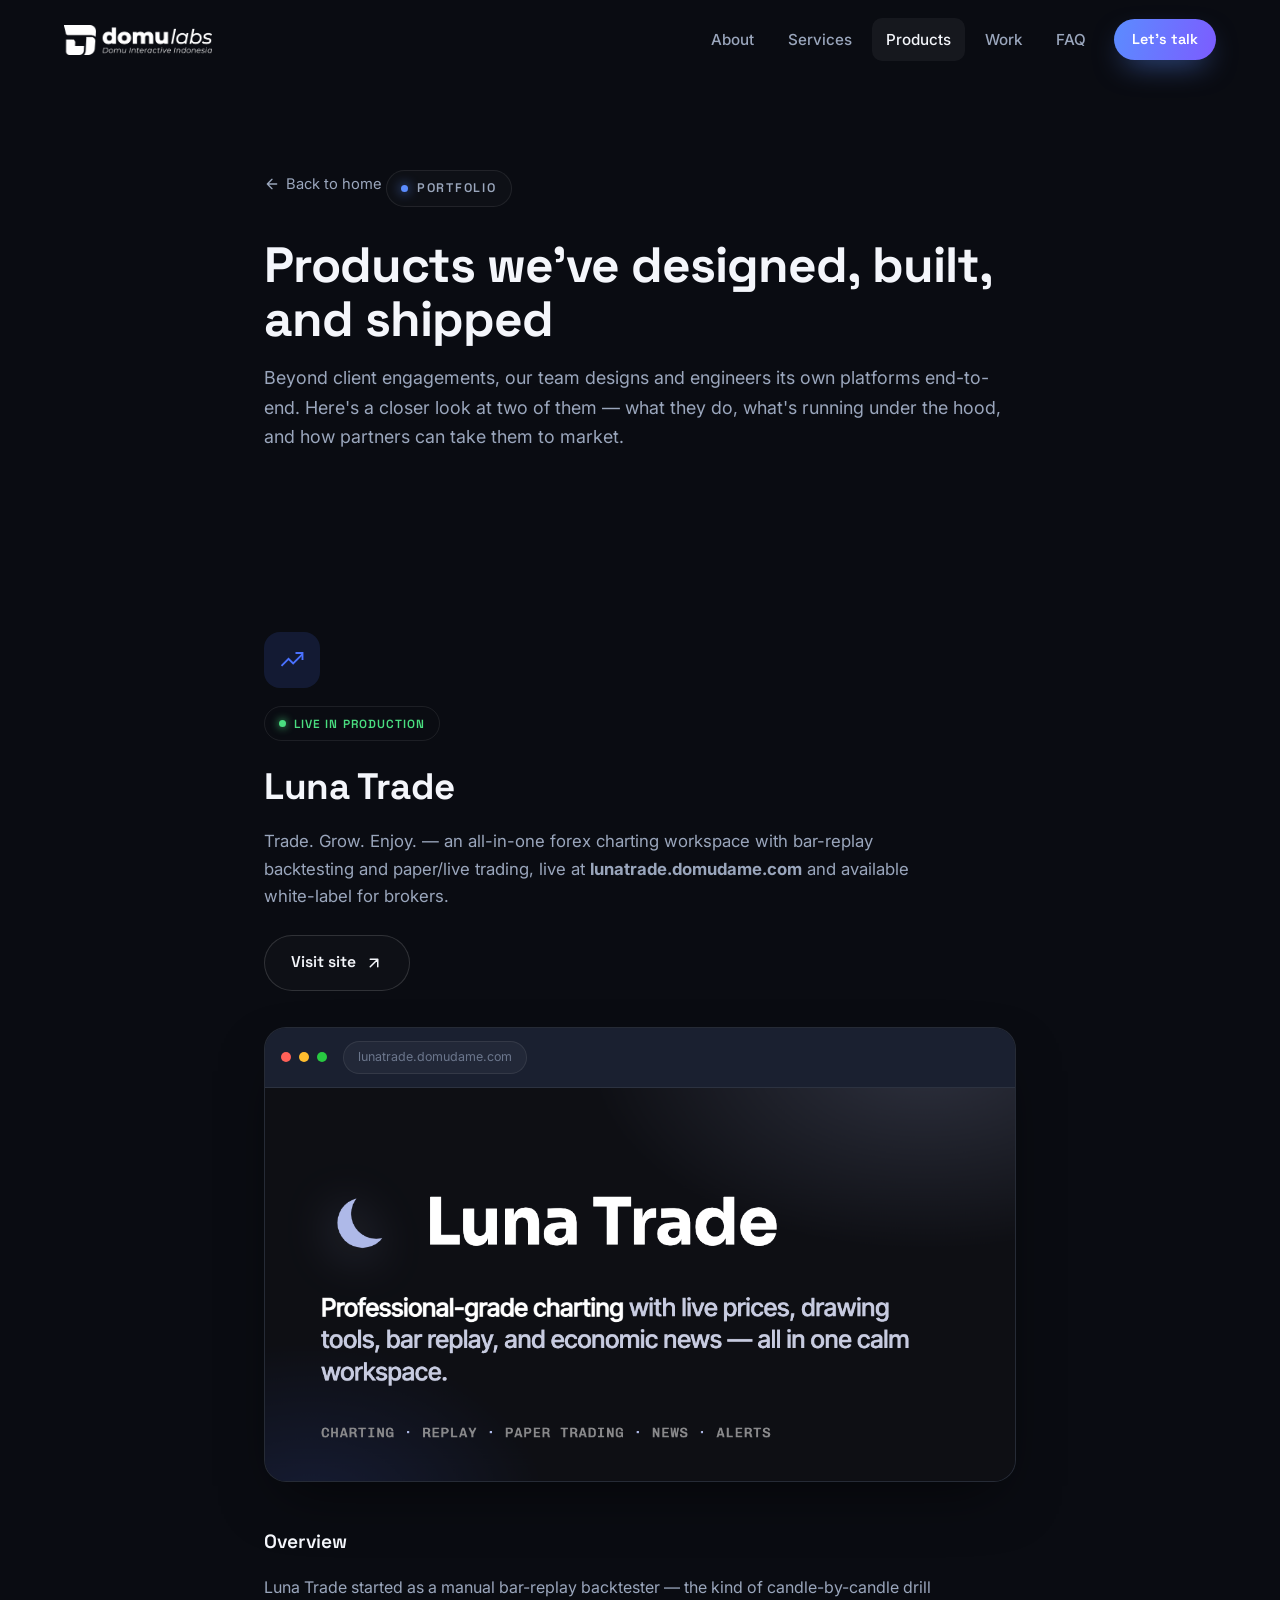
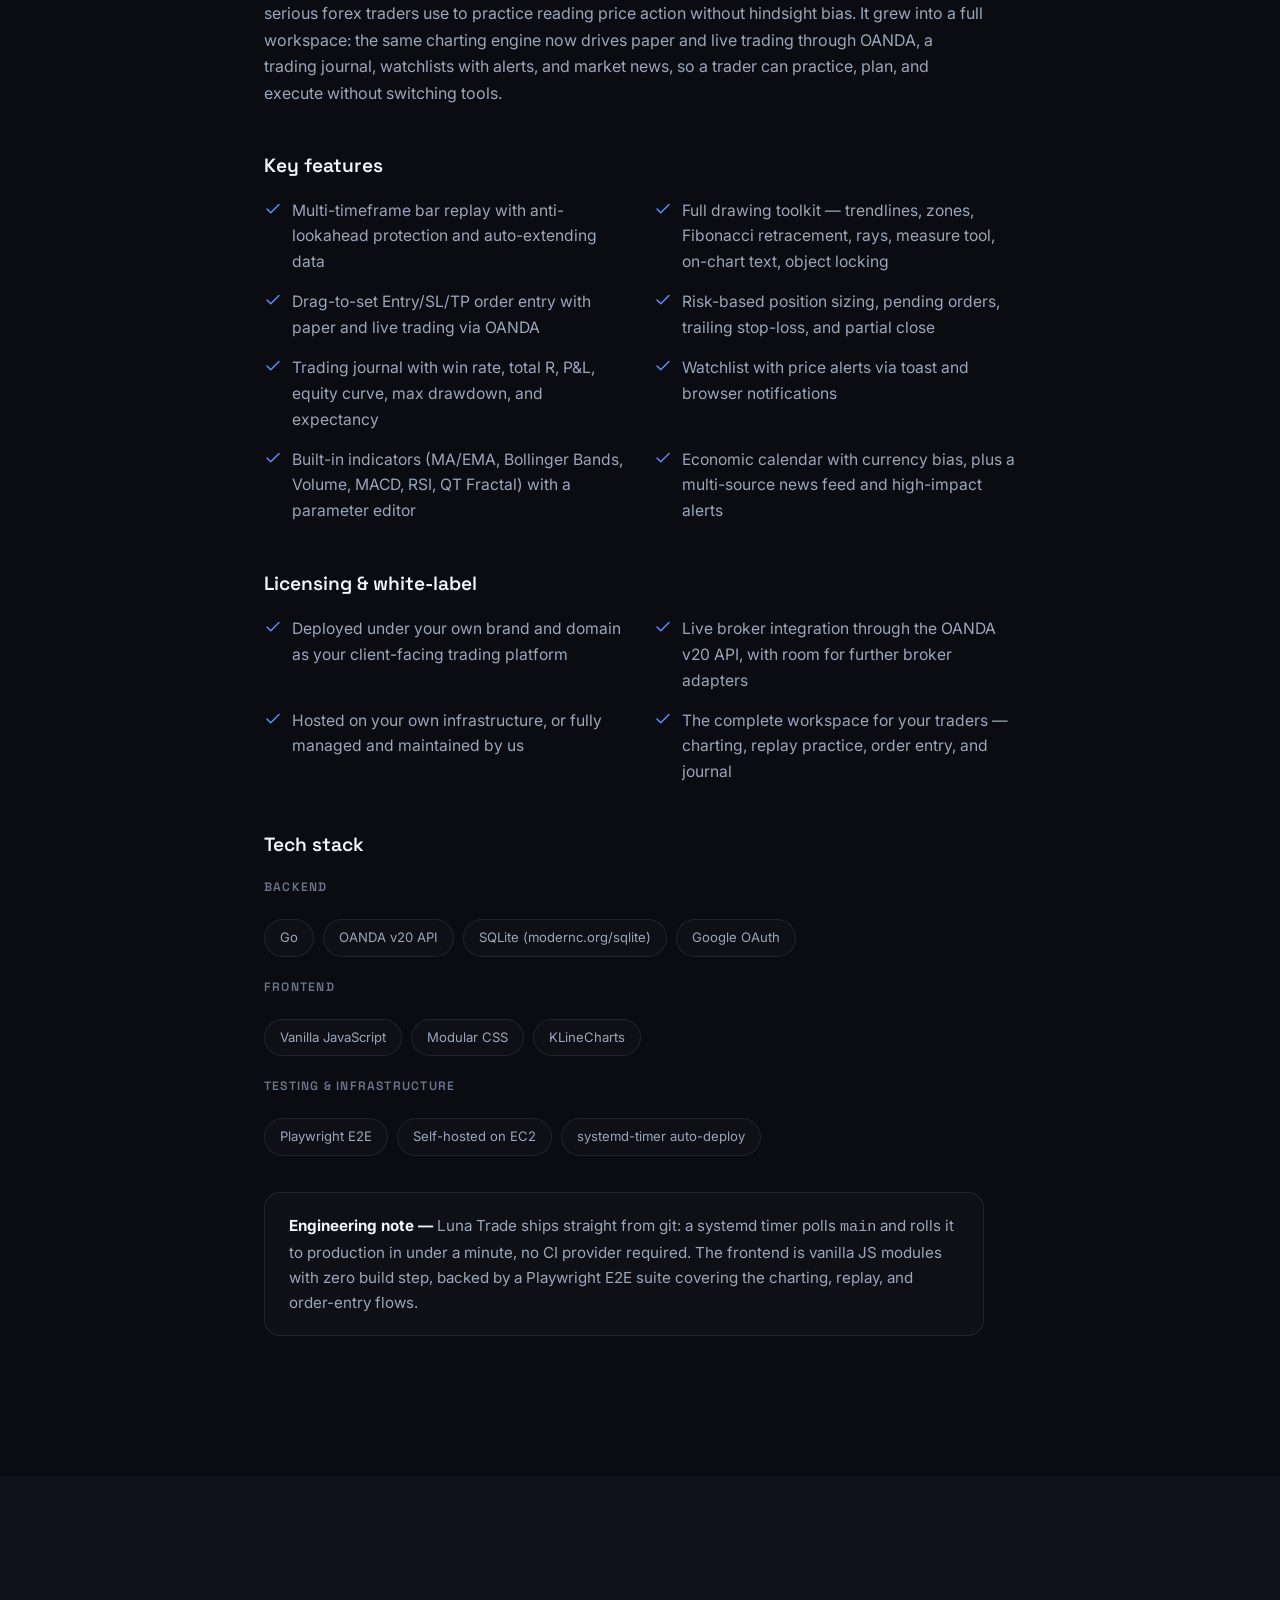
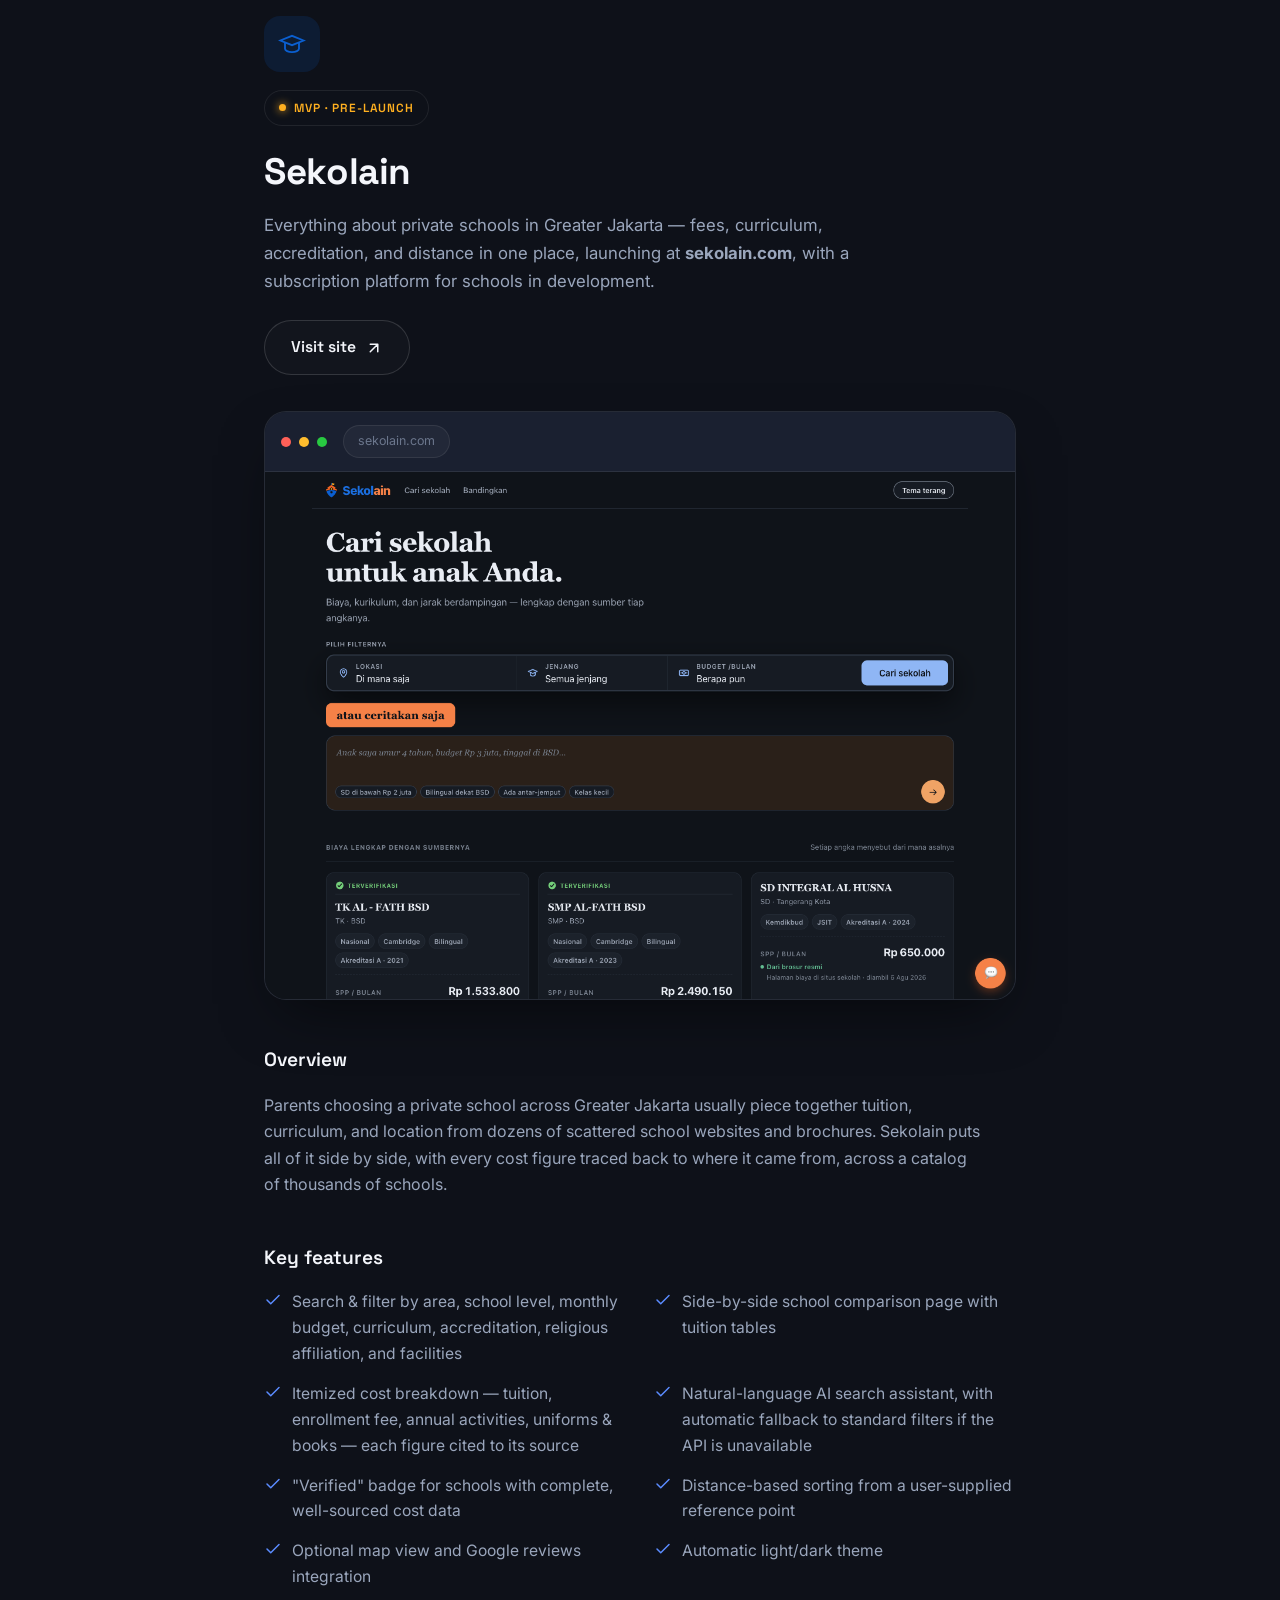
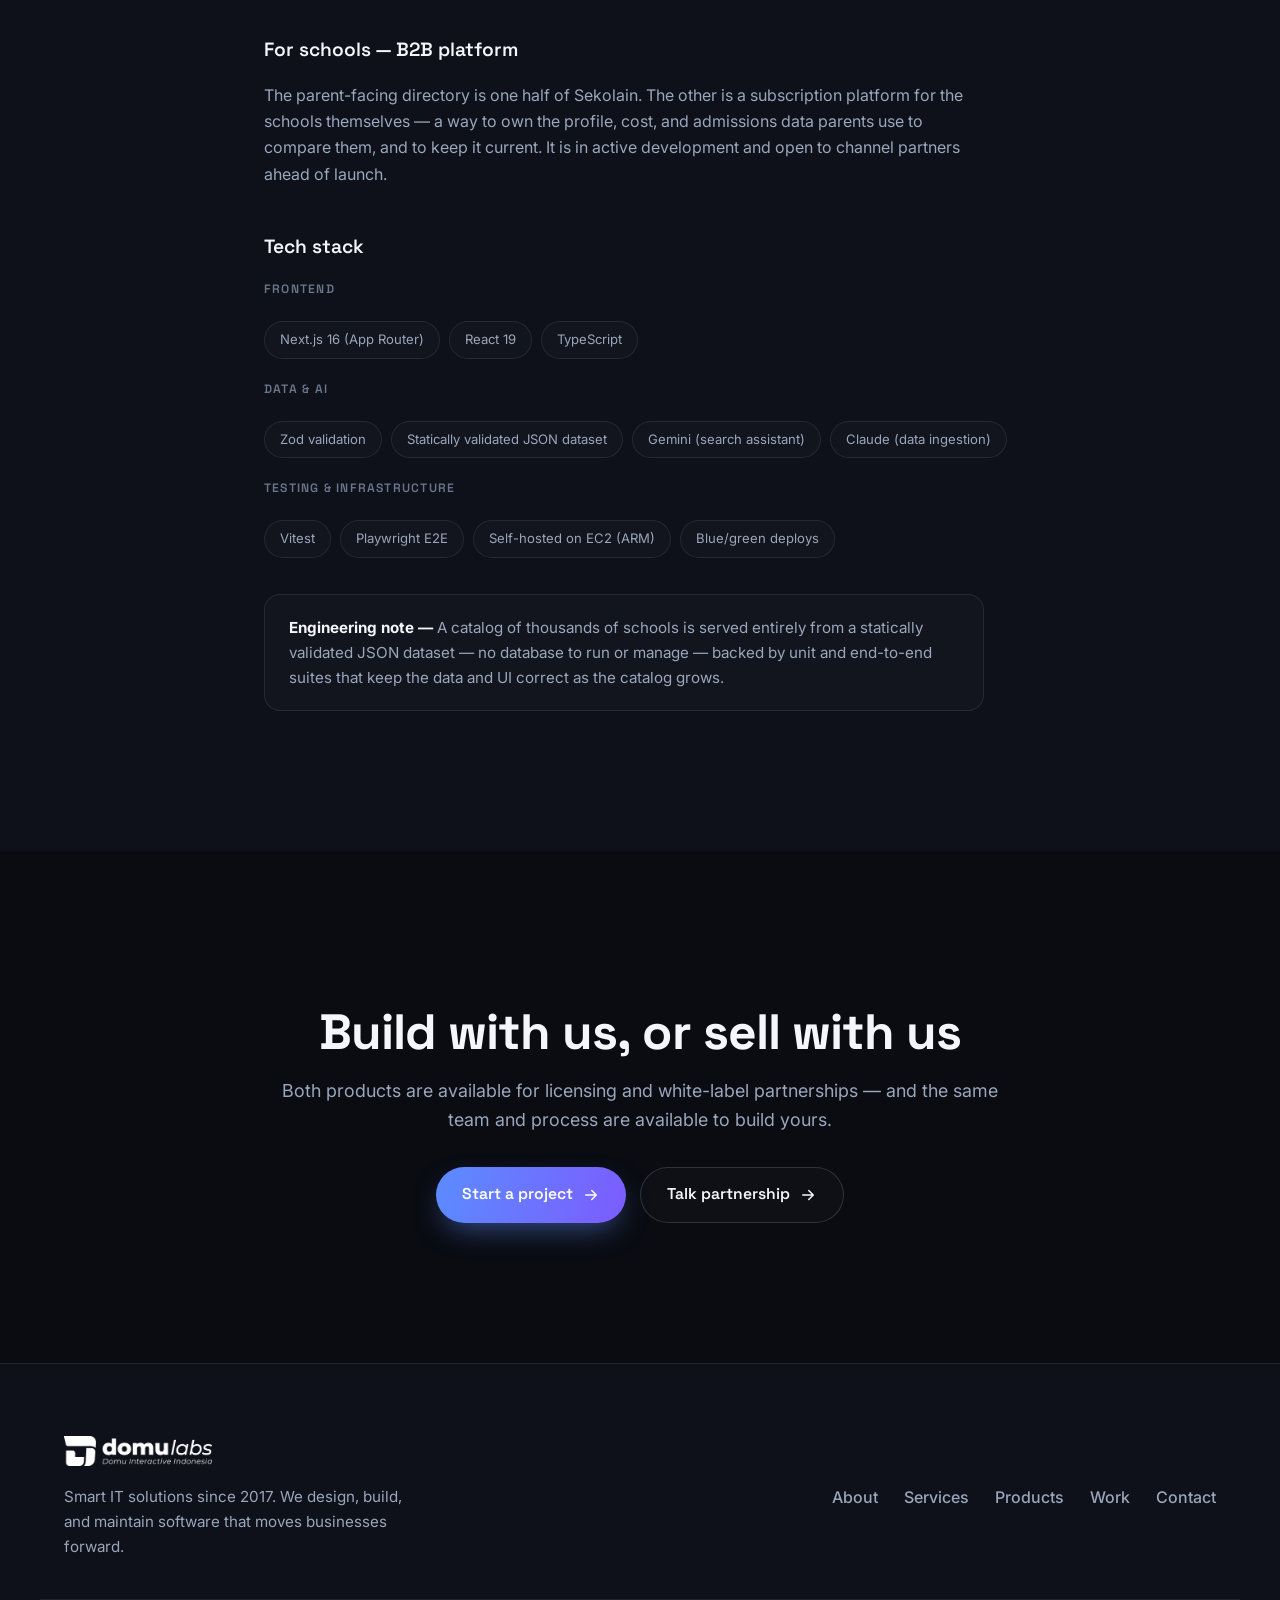
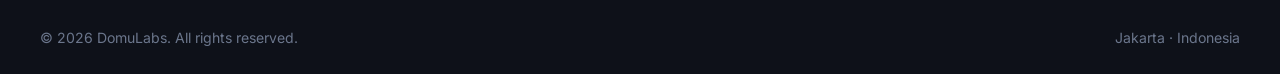
==== commit 93b80a64: "Offer the products for licensing, not just as a showcase Luna Trade is available white-label to brok" ====
--- a/products.html
+++ b/products.html
@@ -5,7 +5,7 @@
 	<meta charset="utf-8">
 	<meta name="viewport" content="width=device-width, initial-scale=1">
 	<meta name="description"
-		content="A closer look at Luna Trade and Sekolain — two in-house products designed and built by DomuLabs, with the features and tech stack behind each.">
+		content="Luna Trade and Sekolain — two in-house products designed and built by DomuLabs, available for licensing and white-label partnerships.">
 	<meta name="theme-color" content="#0A0C12">
 	<meta name="author" content="DomuLabs">
 	<meta name="robots" content="index, follow">
@@ -19,7 +19,7 @@
 	<meta property="og:url" content="https://domudame.com/products.html">
 	<meta property="og:title" content="Our Products — DomuLabs">
 	<meta property="og:description"
-		content="A closer look at Luna Trade and Sekolain — two in-house products designed and built by DomuLabs, with the features and tech stack behind each.">
+		content="Luna Trade and Sekolain — two in-house products designed and built by DomuLabs, available for licensing and white-label partnerships.">
 	<meta property="og:image" content="https://domudame.com/img/og-image.png">
 	<meta property="og:image:width" content="1200">
 	<meta property="og:image:height" content="630">
@@ -29,7 +29,7 @@
 	<meta name="twitter:card" content="summary_large_image">
 	<meta name="twitter:title" content="Our Products — DomuLabs">
 	<meta name="twitter:description"
-		content="A closer look at Luna Trade and Sekolain — two in-house products designed and built by DomuLabs.">
+		content="Luna Trade and Sekolain — two in-house products by DomuLabs, available for licensing and white-label partnerships.">
 	<meta name="twitter:image" content="https://domudame.com/img/og-image.png">
 
 	<!-- Favicon -->
@@ -91,7 +91,8 @@
 				</h1>
 				<p class="section__sub reveal" data-reveal-delay="2" style="text-align:left; margin-left:0;">
 					Beyond client engagements, our team designs and engineers its own platforms end-to-end. Here's a
-					closer look at two of them — what they do, and what's running under the hood.
+					closer look at two of them — what they do, what's running under the hood, and how partners can
+					take them to market.
 				</p>
 			</div>
 		</section>
@@ -108,7 +109,8 @@
 						<div class="case-header__title">
 							<h2>Luna Trade</h2>
 							<p>Trade. Grow. Enjoy. — an all-in-one forex charting workspace with bar-replay
-								backtesting and paper/live trading, live at <strong>lunatrade.domudame.com</strong>.</p>
+								backtesting and paper/live trading, live at <strong>lunatrade.domudame.com</strong> and
+								available white-label for brokers.</p>
 						</div>
 					</div>
 					<a href="https://lunatrade.domudame.com" target="_blank" rel="noopener" class="btn btn--ghost case-header__cta">
@@ -146,6 +148,14 @@
 						<li><svg viewBox="0 0 24 24" fill="none" stroke="currentColor" stroke-width="2" stroke-linecap="round" stroke-linejoin="round"><path d="M20 6 9 17l-5-5" /></svg> Watchlist with price alerts via toast and browser notifications</li>
 						<li><svg viewBox="0 0 24 24" fill="none" stroke="currentColor" stroke-width="2" stroke-linecap="round" stroke-linejoin="round"><path d="M20 6 9 17l-5-5" /></svg> Built-in indicators (MA/EMA, Bollinger Bands, Volume, MACD, RSI, QT Fractal) with a parameter editor</li>
 						<li><svg viewBox="0 0 24 24" fill="none" stroke="currentColor" stroke-width="2" stroke-linecap="round" stroke-linejoin="round"><path d="M20 6 9 17l-5-5" /></svg> Economic calendar with currency bias, plus a multi-source news feed and high-impact alerts</li>
+					</ul>
+
+					<h3>Licensing &amp; white-label</h3>
+					<ul class="feature-grid">
+						<li><svg viewBox="0 0 24 24" fill="none" stroke="currentColor" stroke-width="2" stroke-linecap="round" stroke-linejoin="round"><path d="M20 6 9 17l-5-5" /></svg> Deployed under your own brand and domain as your client-facing trading platform</li>
+						<li><svg viewBox="0 0 24 24" fill="none" stroke="currentColor" stroke-width="2" stroke-linecap="round" stroke-linejoin="round"><path d="M20 6 9 17l-5-5" /></svg> Live broker integration through the OANDA v20 API, with room for further broker adapters</li>
+						<li><svg viewBox="0 0 24 24" fill="none" stroke="currentColor" stroke-width="2" stroke-linecap="round" stroke-linejoin="round"><path d="M20 6 9 17l-5-5" /></svg> Hosted on your own infrastructure, or fully managed and maintained by us</li>
+						<li><svg viewBox="0 0 24 24" fill="none" stroke="currentColor" stroke-width="2" stroke-linecap="round" stroke-linejoin="round"><path d="M20 6 9 17l-5-5" /></svg> The complete workspace for your traders — charting, replay practice, order entry, and journal</li>
 					</ul>
 
 					<h3>Tech stack</h3>
@@ -182,7 +192,8 @@
 						<div class="case-header__title">
 							<h2>Sekolain</h2>
 							<p>Everything about private schools in Greater Jakarta — fees, curriculum, accreditation,
-								and distance in one place, launching at <strong>sekolain.com</strong>.</p>
+								and distance in one place, launching at <strong>sekolain.com</strong>, with a
+								subscription platform for schools in development.</p>
 						</div>
 					</div>
 					<a href="https://sekolain.com" target="_blank" rel="noopener" class="btn btn--ghost case-header__cta">
@@ -221,6 +232,12 @@
 						<li><svg viewBox="0 0 24 24" fill="none" stroke="currentColor" stroke-width="2" stroke-linecap="round" stroke-linejoin="round"><path d="M20 6 9 17l-5-5" /></svg> Automatic light/dark theme</li>
 					</ul>
 
+					<h3>For schools — B2B platform</h3>
+					<p>The parent-facing directory is one half of Sekolain. The other is a subscription platform for
+						the schools themselves — a way to own the profile, cost, and admissions data parents use to
+						compare them, and to keep it current. It is in active development and open to channel partners
+						ahead of launch.</p>
+
 					<h3>Tech stack</h3>
 					<div class="stack-group">
 						<span class="stack-group__label">Frontend</span>
@@ -245,12 +262,17 @@
 		<!-- ============ CTA ============ -->
 		<section class="section">
 			<div class="container container--narrow" style="text-align:center;">
-				<h2 class="section__title reveal">Want something like this built for you?</h2>
-				<p class="section__sub reveal" data-reveal-delay="1">These are our own products — the same team and
-					process are available for yours.</p>
+				<h2 class="section__title reveal">Build with us, or sell with us</h2>
+				<p class="section__sub reveal" data-reveal-delay="1">Both products are available for licensing and
+					white-label partnerships — and the same team and process are available to build yours.</p>
 				<div class="hero__actions reveal" data-reveal-delay="2" style="margin-top:32px;">
 					<a href="index.html#contact" class="btn btn--primary">
 						Start a project
+						<svg viewBox="0 0 24 24" width="18" height="18" fill="none" stroke="currentColor" stroke-width="2"
+							stroke-linecap="round" stroke-linejoin="round"><path d="M5 12h14M13 6l6 6-6 6" /></svg>
+					</a>
+					<a href="index.html#contact" class="btn btn--ghost">
+						Talk partnership
 						<svg viewBox="0 0 24 24" width="18" height="18" fill="none" stroke="currentColor" stroke-width="2"
 							stroke-linecap="round" stroke-linejoin="round"><path d="M5 12h14M13 6l6 6-6 6" /></svg>
 					</a>
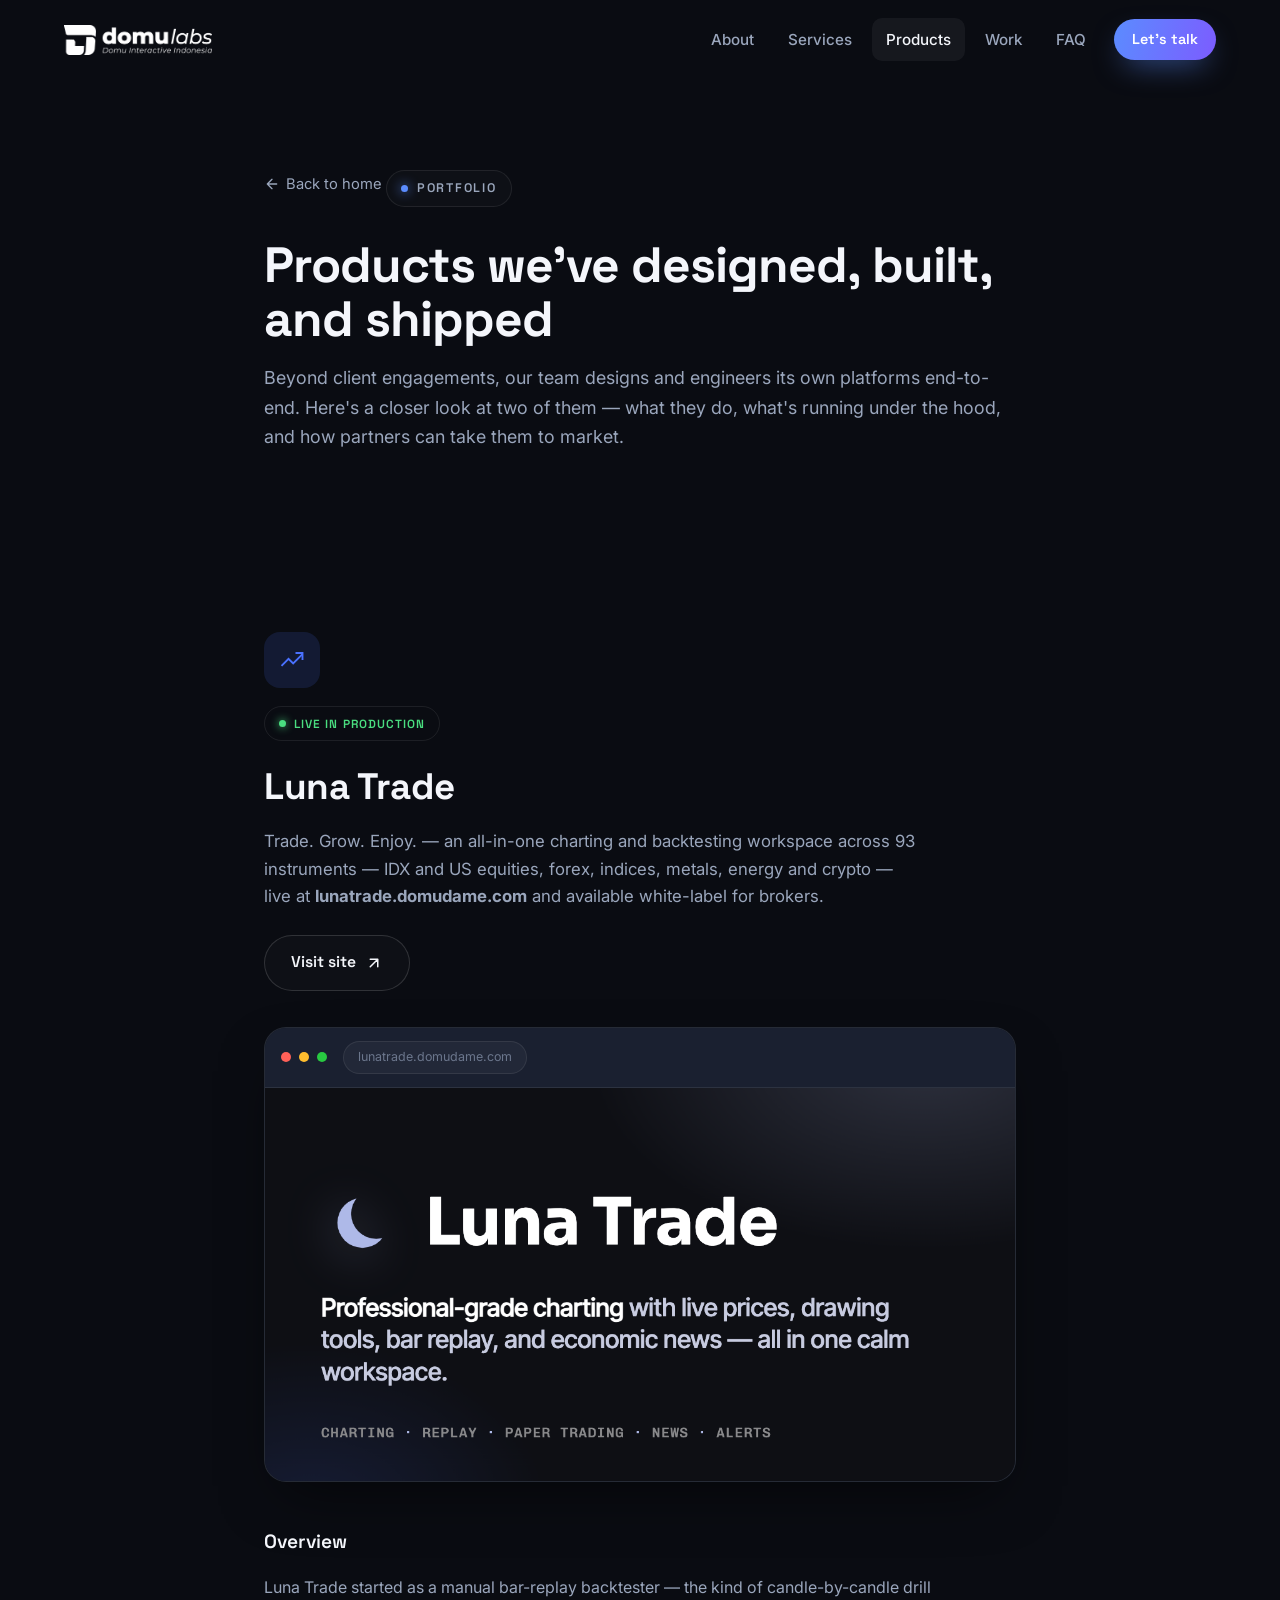
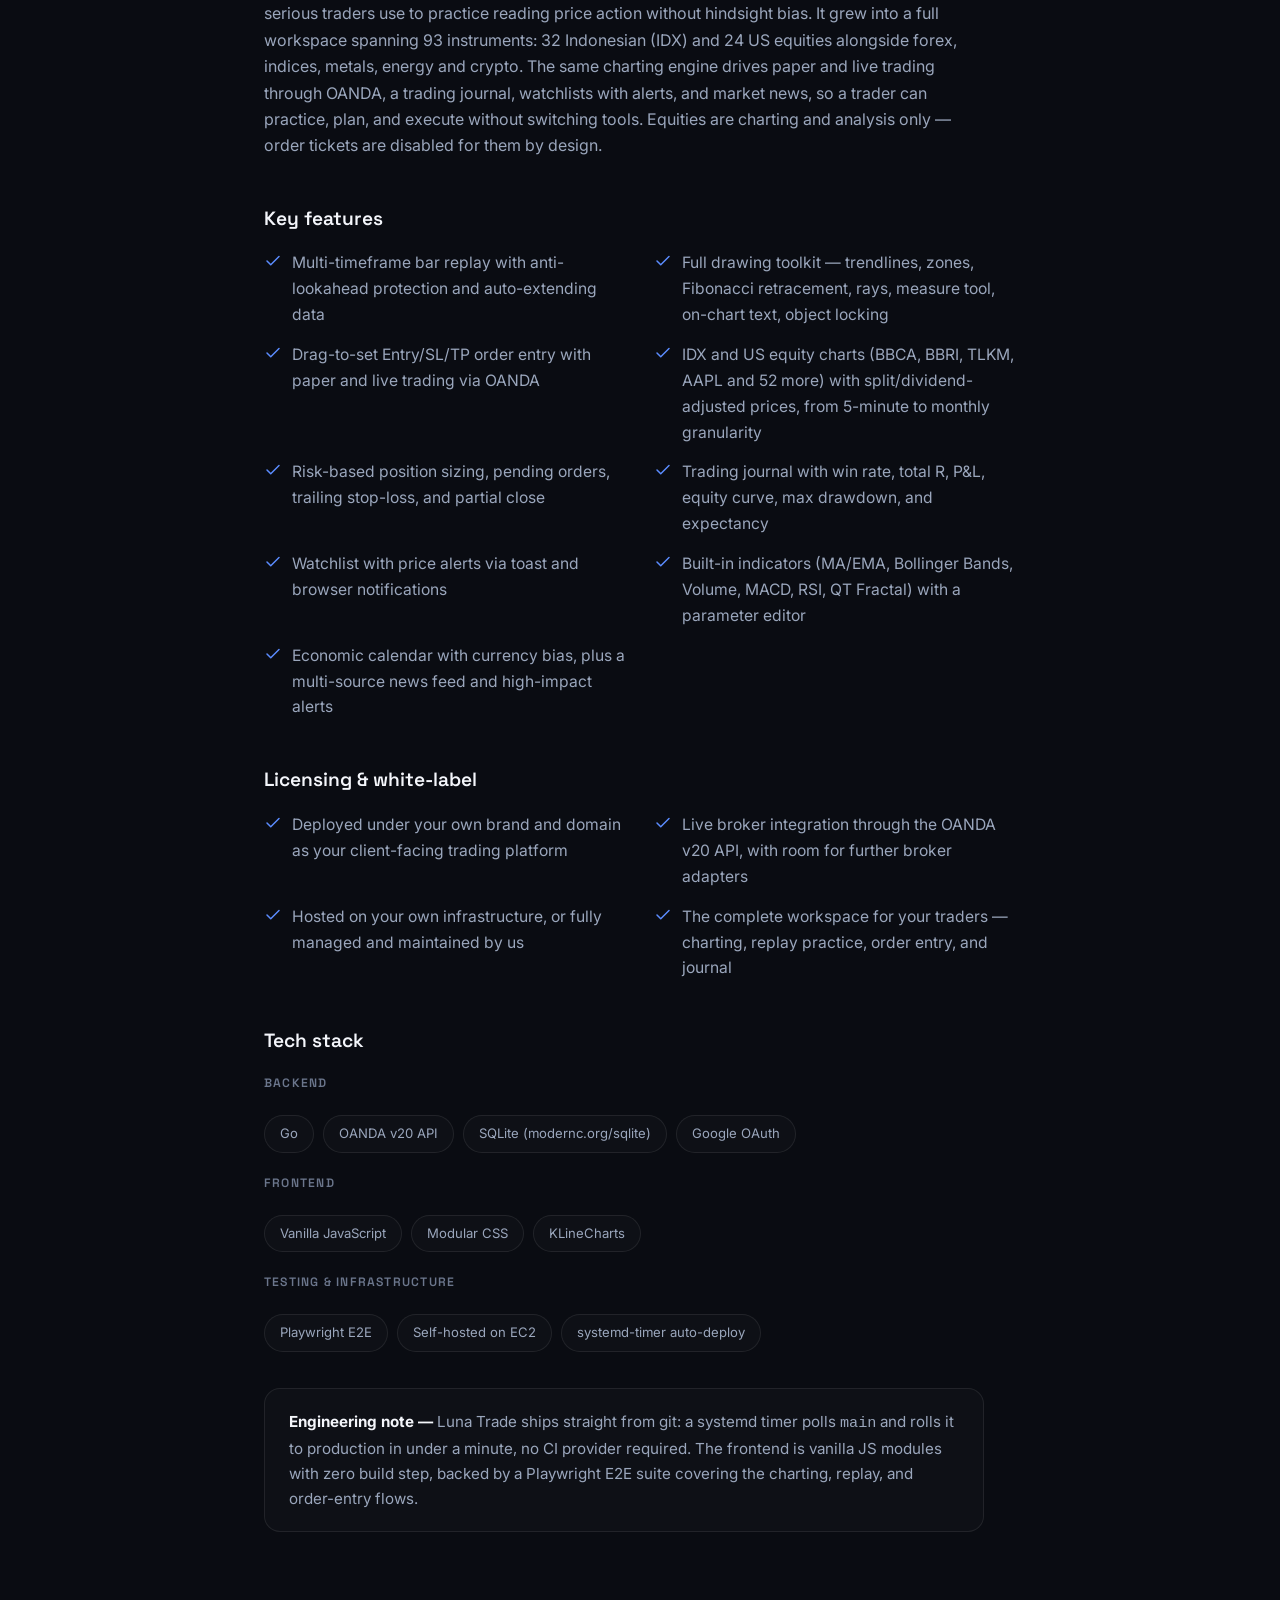
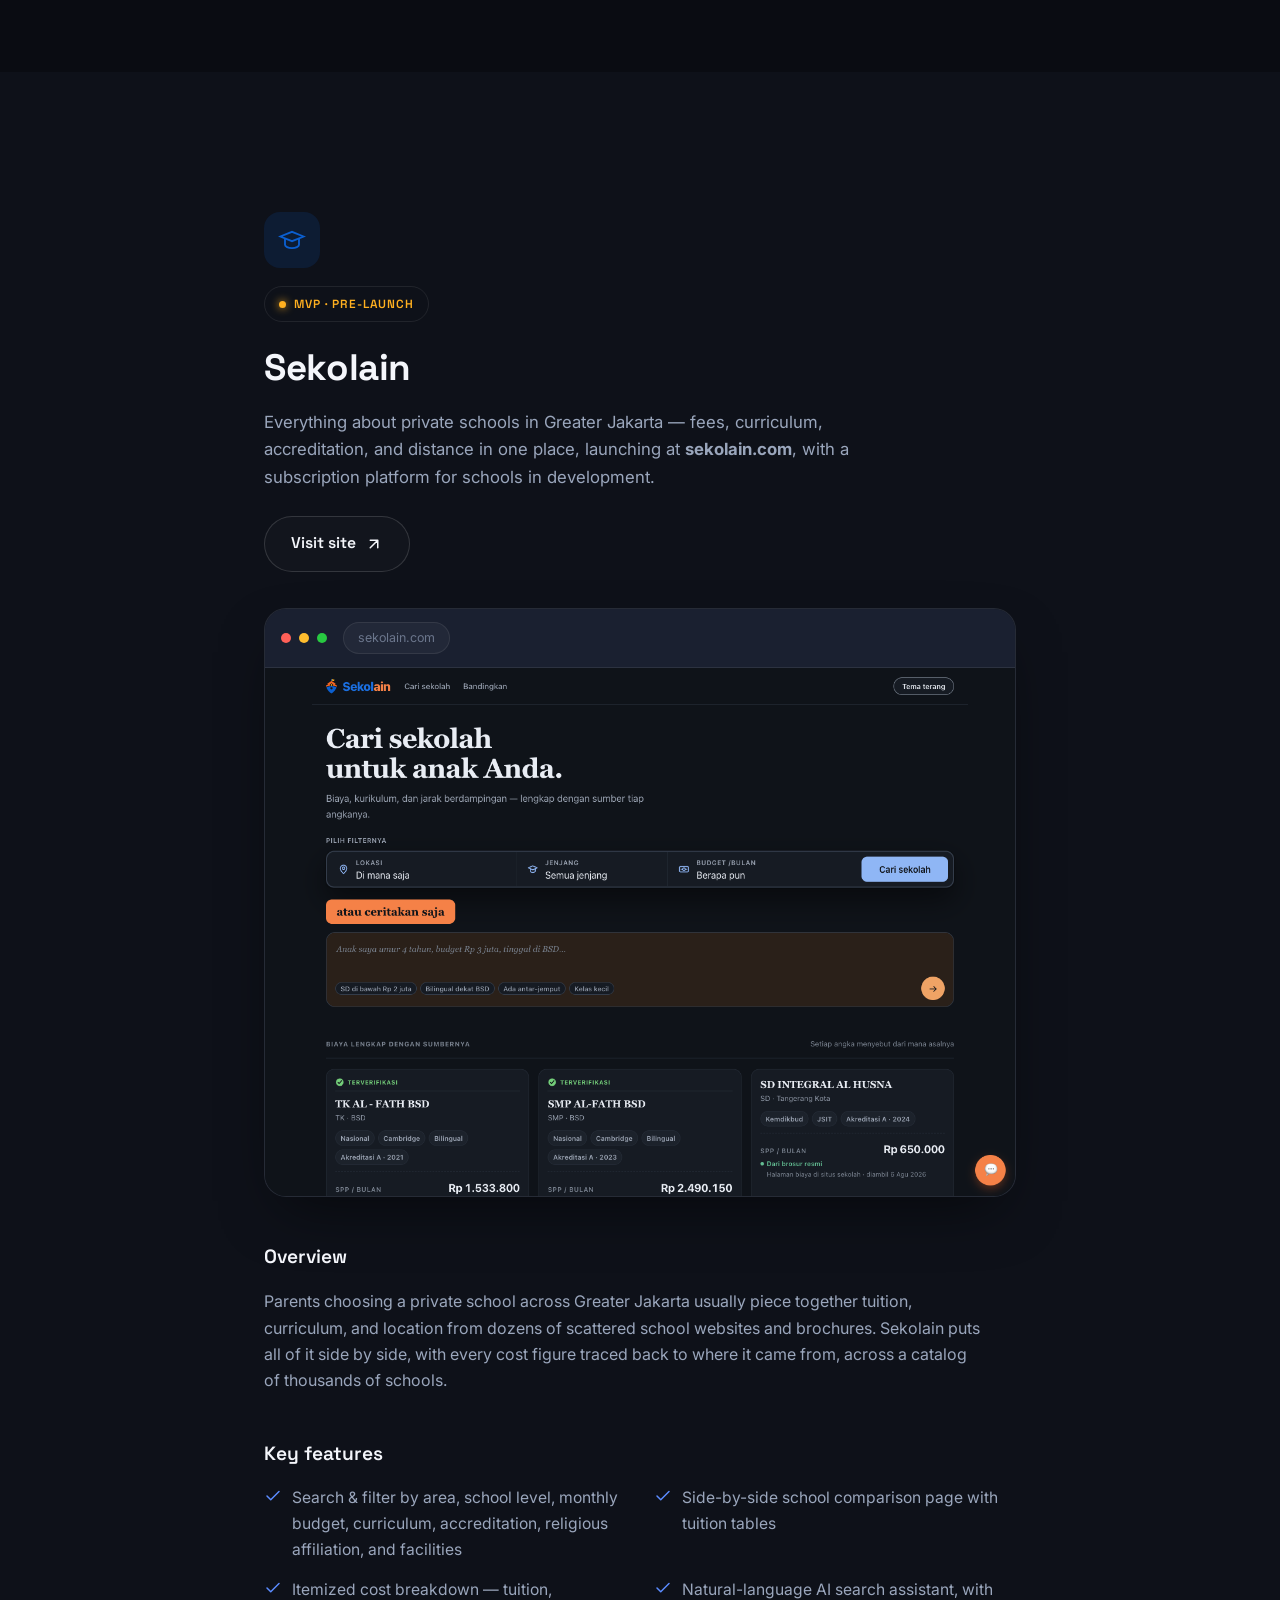
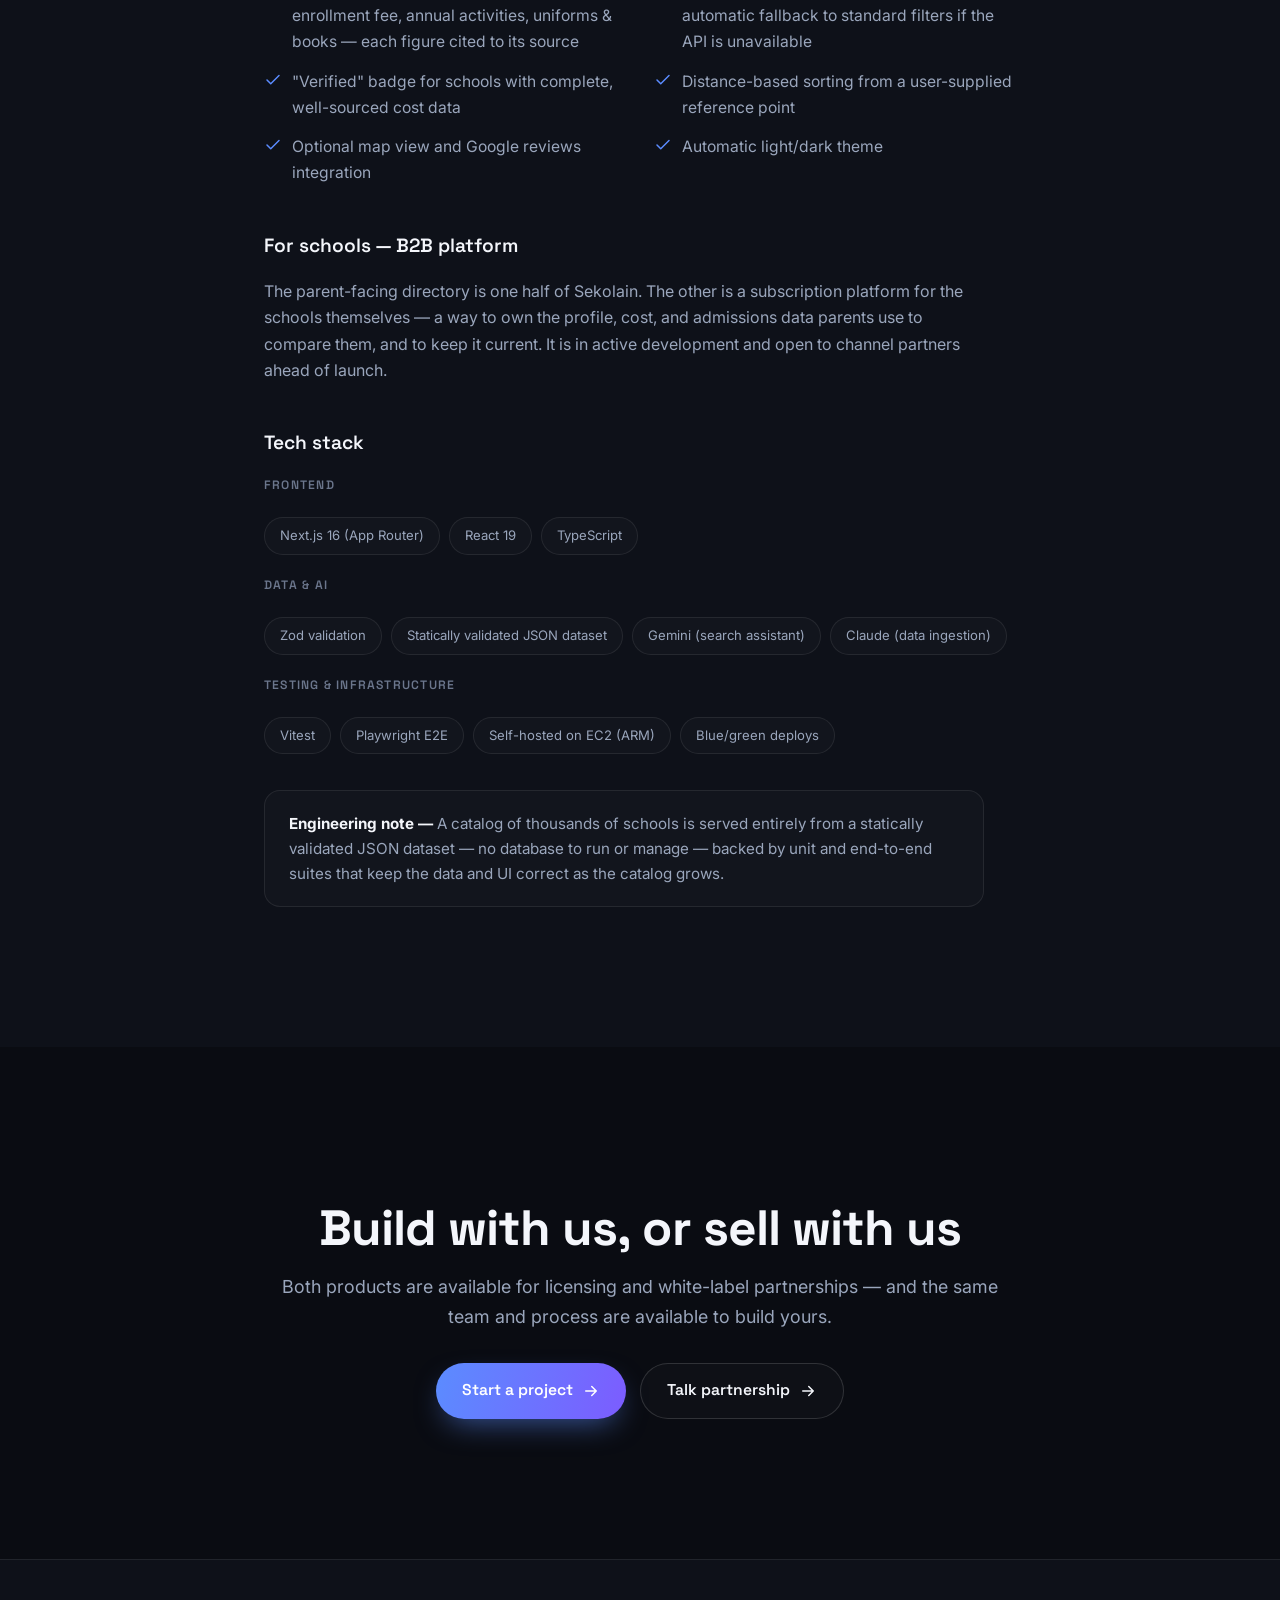
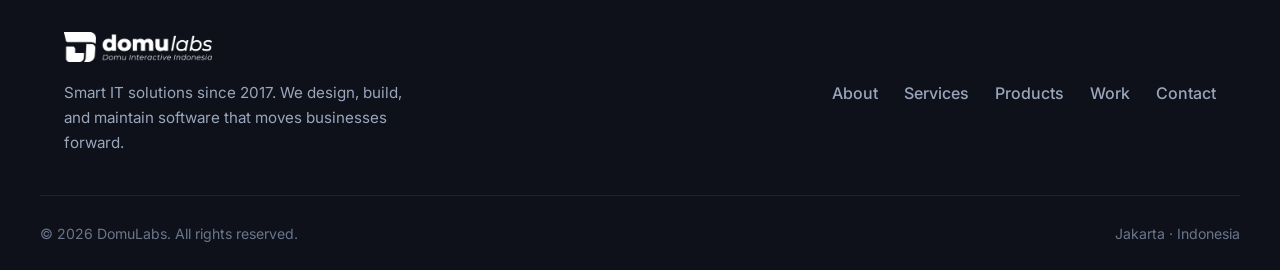
==== commit d0af5c37: "Describe Luna Trade by what it actually covers The pages called it a forex workspace, but equities a" ====
--- a/products.html
+++ b/products.html
@@ -108,9 +108,9 @@
 						<span class="status-pill status-pill--live"><span class="status-pill__dot"></span> Live in production</span>
 						<div class="case-header__title">
 							<h2>Luna Trade</h2>
-							<p>Trade. Grow. Enjoy. — an all-in-one forex charting workspace with bar-replay
-								backtesting and paper/live trading, live at <strong>lunatrade.domudame.com</strong> and
-								available white-label for brokers.</p>
+							<p>Trade. Grow. Enjoy. — an all-in-one charting and backtesting workspace across 93
+								instruments — IDX and US equities, forex, indices, metals, energy and crypto — live at
+								<strong>lunatrade.domudame.com</strong> and available white-label for brokers.</p>
 						</div>
 					</div>
 					<a href="https://lunatrade.domudame.com" target="_blank" rel="noopener" class="btn btn--ghost case-header__cta">
@@ -125,7 +125,7 @@
 						<span class="browser-frame__url">lunatrade.domudame.com</span>
 					</div>
 					<div class="theme-swap">
-						<img src="img/products/luna-trade-preview-dark.png" alt="Luna Trade — forex charting, replay and paper trading workspace" loading="lazy">
+						<img src="img/products/luna-trade-preview-dark.png" alt="Luna Trade — multi-asset charting, replay and paper trading workspace" loading="lazy">
 						<img class="theme-swap__light" src="img/products/luna-trade-preview-light.png" alt="" aria-hidden="true" loading="lazy">
 					</div>
 				</div>
@@ -133,16 +133,19 @@
 				<div class="case-body reveal" data-reveal-delay="2">
 					<h3>Overview</h3>
 					<p>Luna Trade started as a manual bar-replay backtester — the kind of candle-by-candle drill
-						serious forex traders use to practice reading price action without hindsight bias. It grew
-						into a full workspace: the same charting engine now drives paper and live trading through
-						OANDA, a trading journal, watchlists with alerts, and market news, so a trader can practice,
-						plan, and execute without switching tools.</p>
+						serious traders use to practice reading price action without hindsight bias. It grew into
+						a full workspace spanning 93 instruments: 32 Indonesian (IDX) and 24 US equities alongside
+						forex, indices, metals, energy and crypto. The same charting engine drives paper and live
+						trading through OANDA, a trading journal, watchlists with alerts, and market news, so a
+						trader can practice, plan, and execute without switching tools. Equities are charting and
+						analysis only — order tickets are disabled for them by design.</p>
 
 					<h3>Key features</h3>
 					<ul class="feature-grid">
 						<li><svg viewBox="0 0 24 24" fill="none" stroke="currentColor" stroke-width="2" stroke-linecap="round" stroke-linejoin="round"><path d="M20 6 9 17l-5-5" /></svg> Multi-timeframe bar replay with anti-lookahead protection and auto-extending data</li>
 						<li><svg viewBox="0 0 24 24" fill="none" stroke="currentColor" stroke-width="2" stroke-linecap="round" stroke-linejoin="round"><path d="M20 6 9 17l-5-5" /></svg> Full drawing toolkit — trendlines, zones, Fibonacci retracement, rays, measure tool, on-chart text, object locking</li>
 						<li><svg viewBox="0 0 24 24" fill="none" stroke="currentColor" stroke-width="2" stroke-linecap="round" stroke-linejoin="round"><path d="M20 6 9 17l-5-5" /></svg> Drag-to-set Entry/SL/TP order entry with paper and live trading via OANDA</li>
+						<li><svg viewBox="0 0 24 24" fill="none" stroke="currentColor" stroke-width="2" stroke-linecap="round" stroke-linejoin="round"><path d="M20 6 9 17l-5-5" /></svg> IDX and US equity charts (BBCA, BBRI, TLKM, AAPL and 52 more) with split/dividend-adjusted prices, from 5-minute to monthly granularity</li>
 						<li><svg viewBox="0 0 24 24" fill="none" stroke="currentColor" stroke-width="2" stroke-linecap="round" stroke-linejoin="round"><path d="M20 6 9 17l-5-5" /></svg> Risk-based position sizing, pending orders, trailing stop-loss, and partial close</li>
 						<li><svg viewBox="0 0 24 24" fill="none" stroke="currentColor" stroke-width="2" stroke-linecap="round" stroke-linejoin="round"><path d="M20 6 9 17l-5-5" /></svg> Trading journal with win rate, total R, P&amp;L, equity curve, max drawdown, and expectancy</li>
 						<li><svg viewBox="0 0 24 24" fill="none" stroke="currentColor" stroke-width="2" stroke-linecap="round" stroke-linejoin="round"><path d="M20 6 9 17l-5-5" /></svg> Watchlist with price alerts via toast and browser notifications</li>
